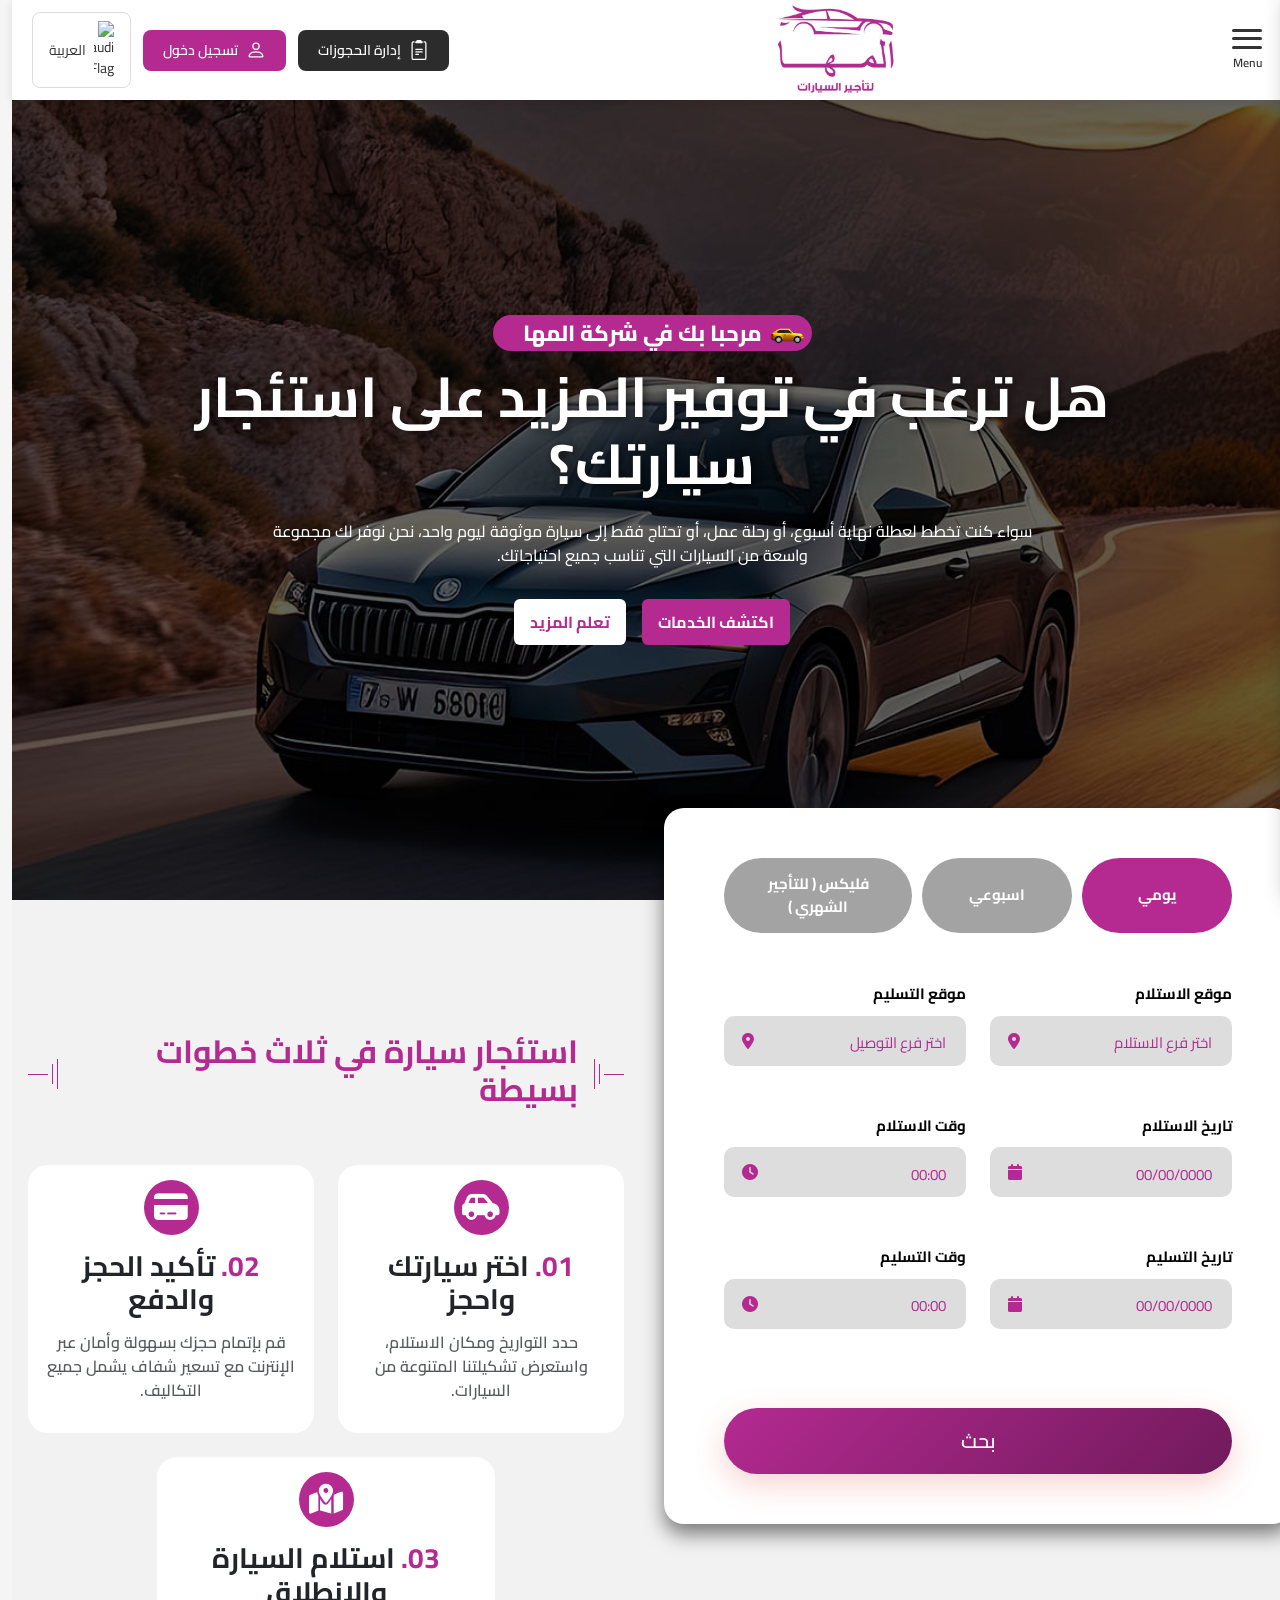
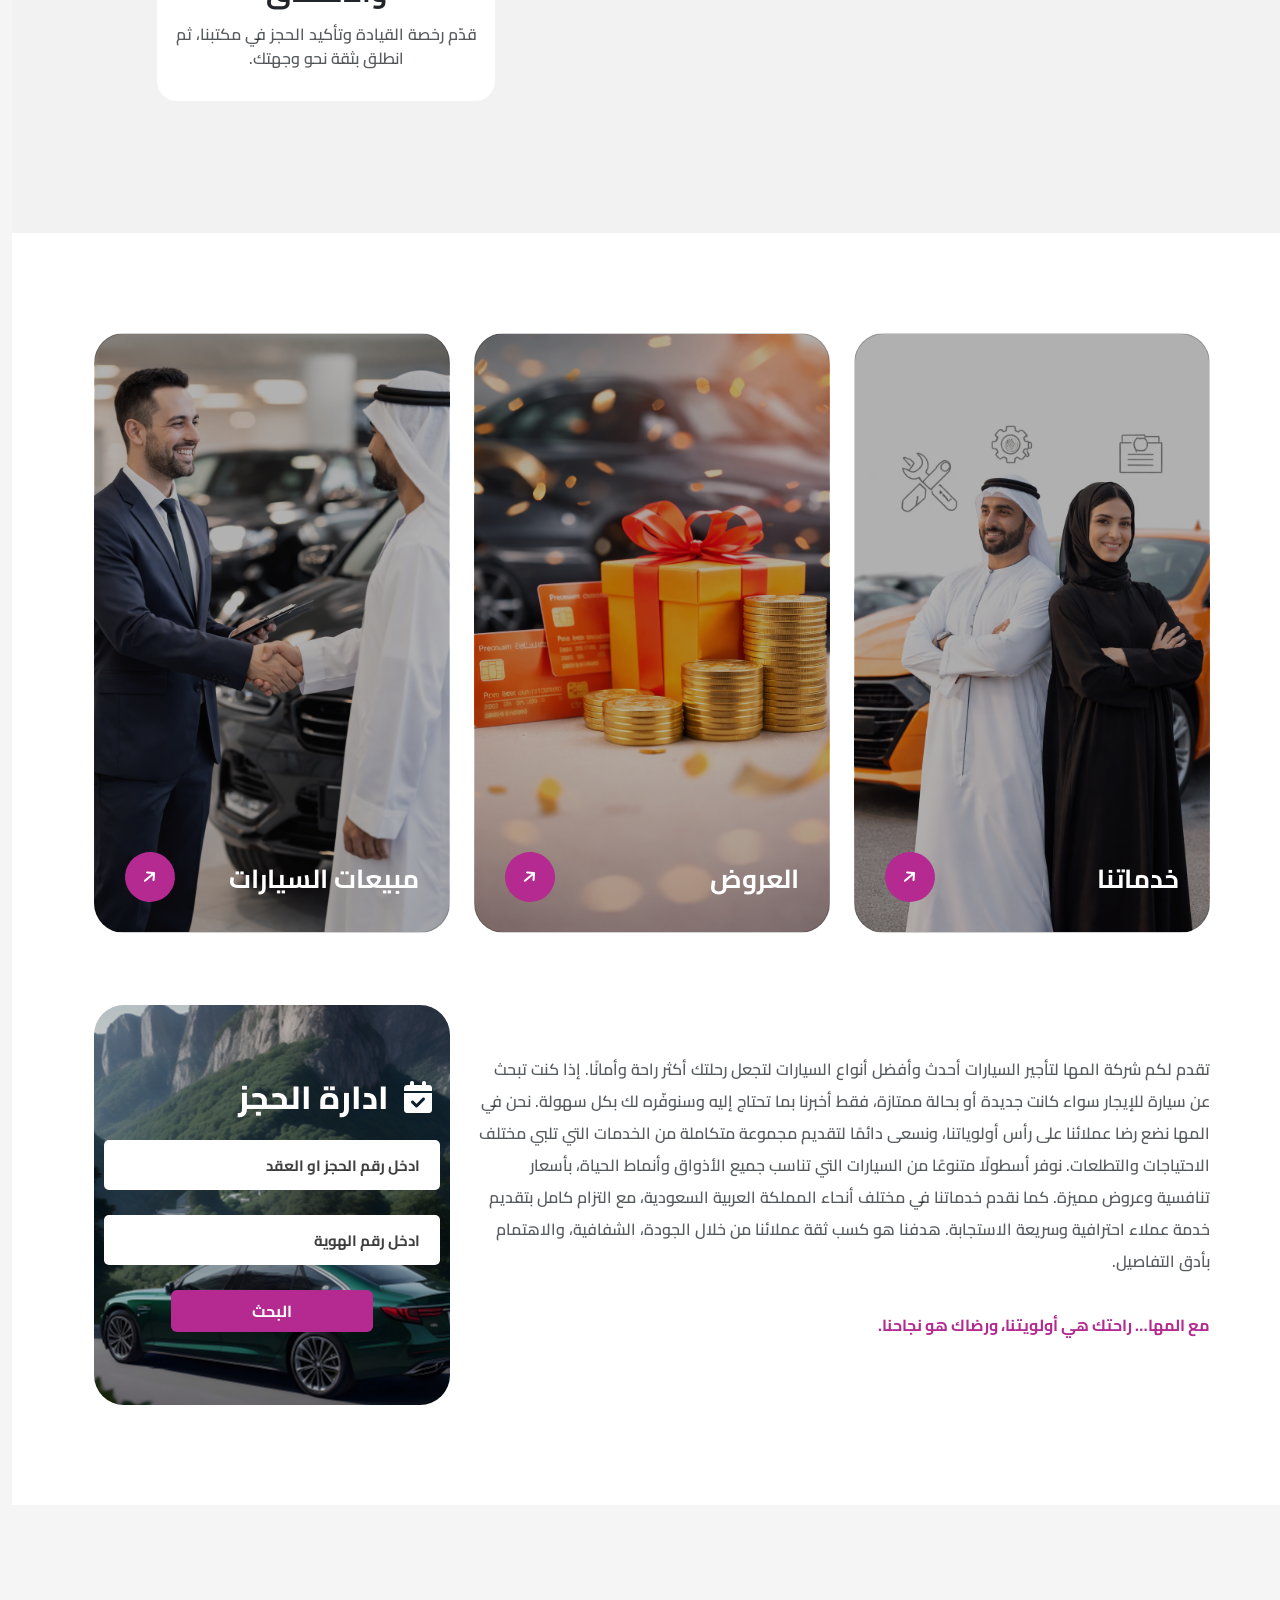
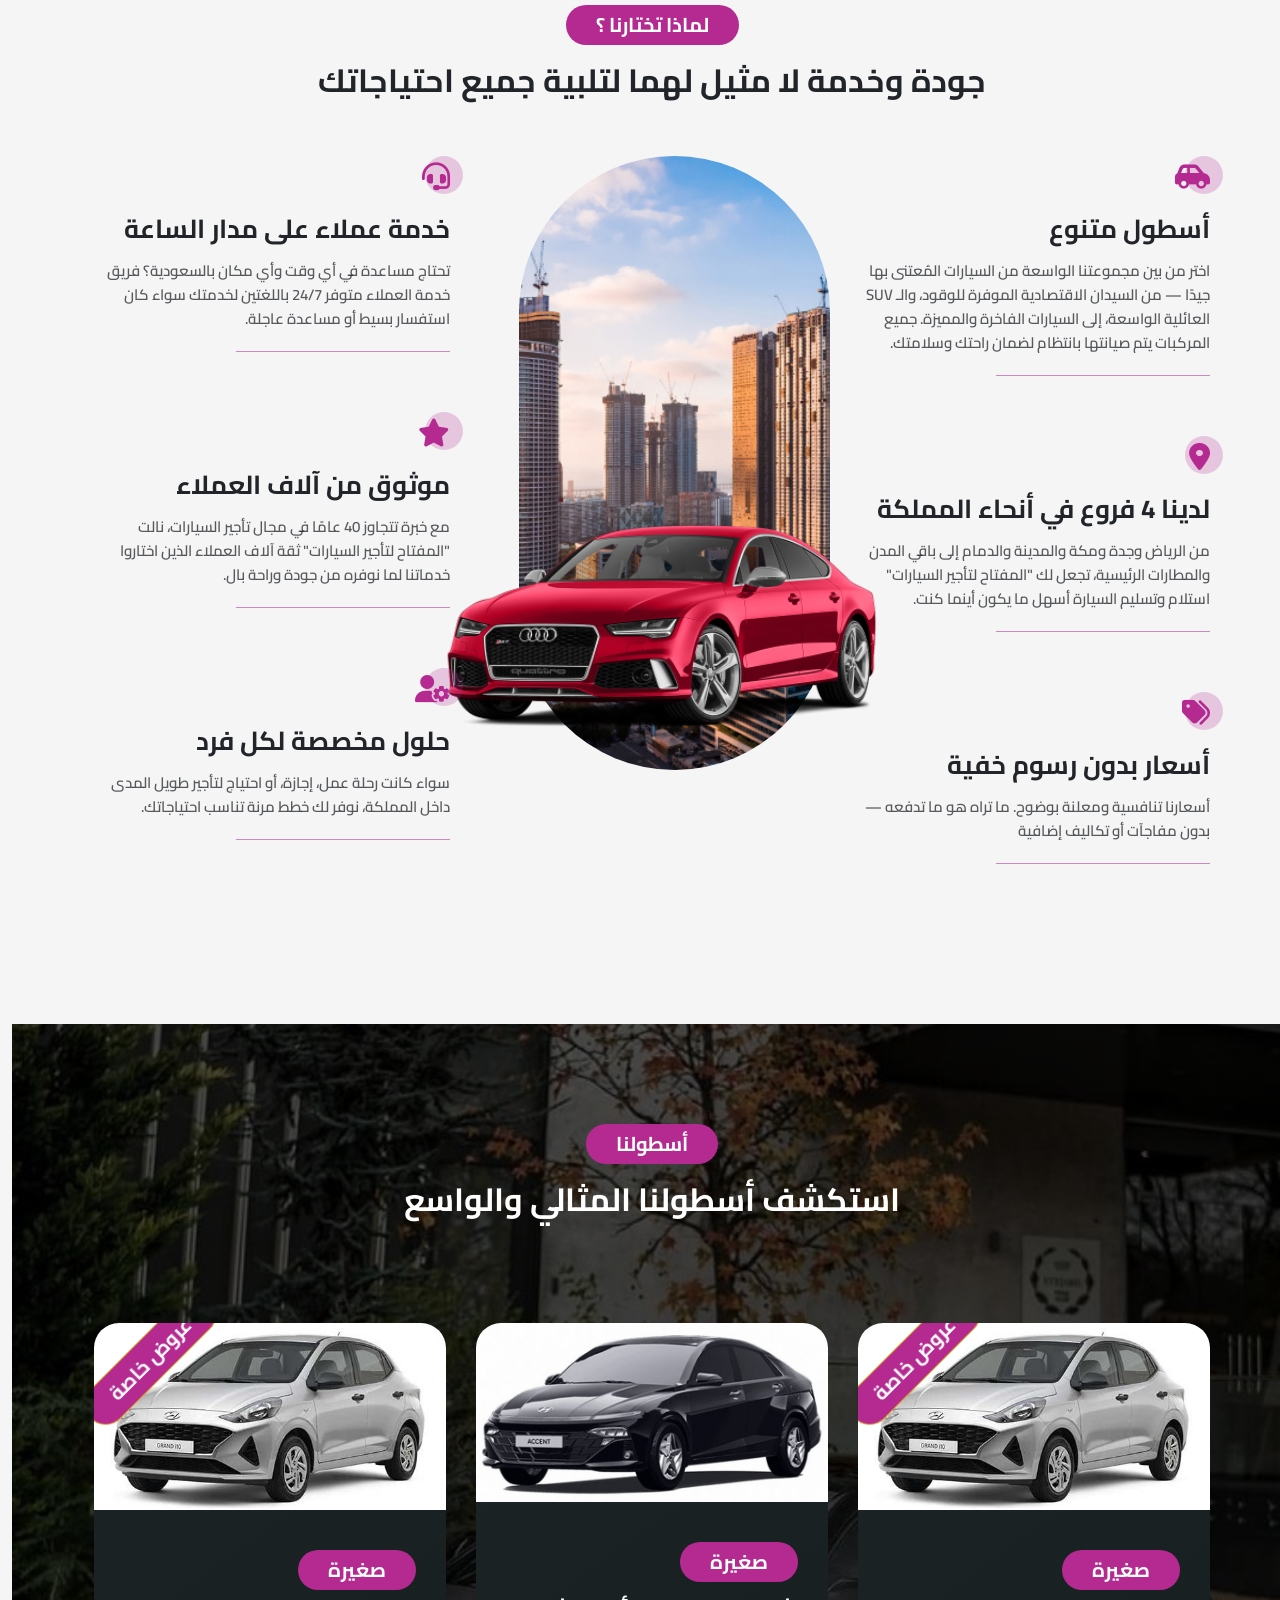
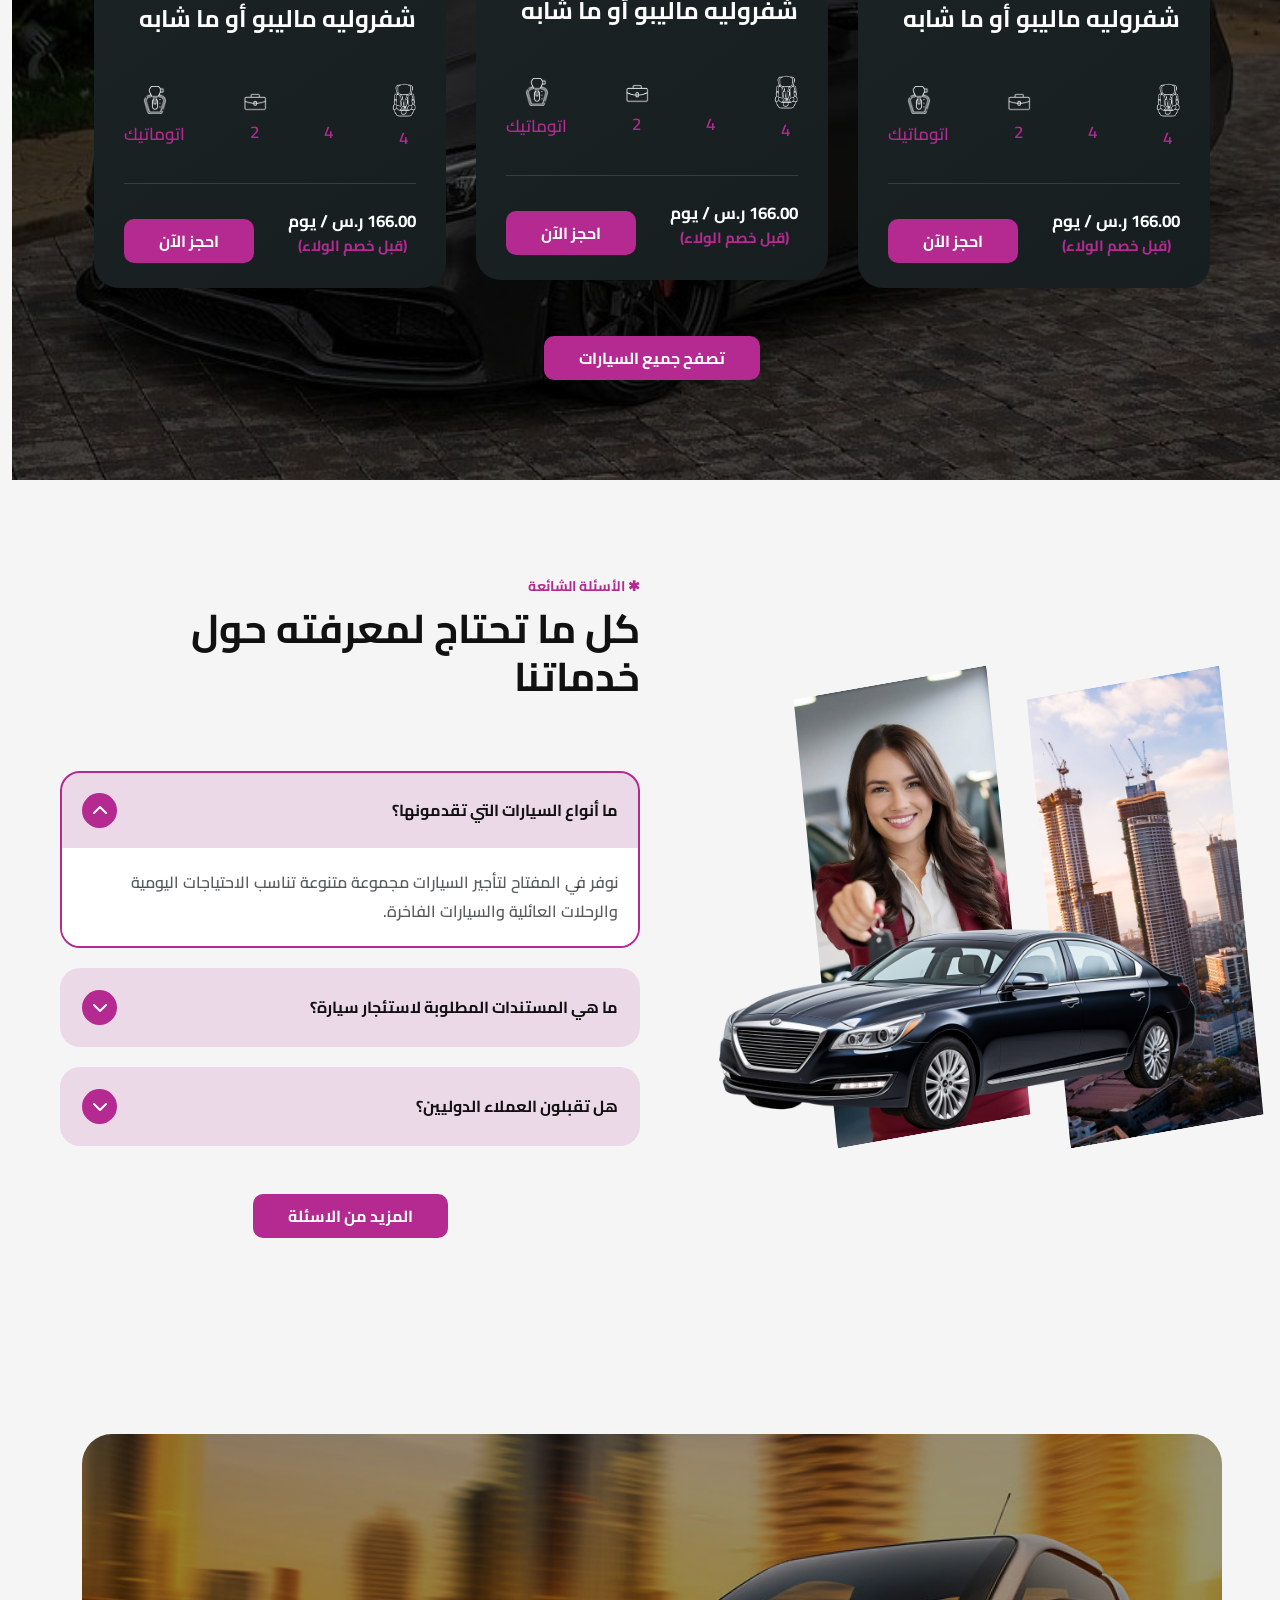
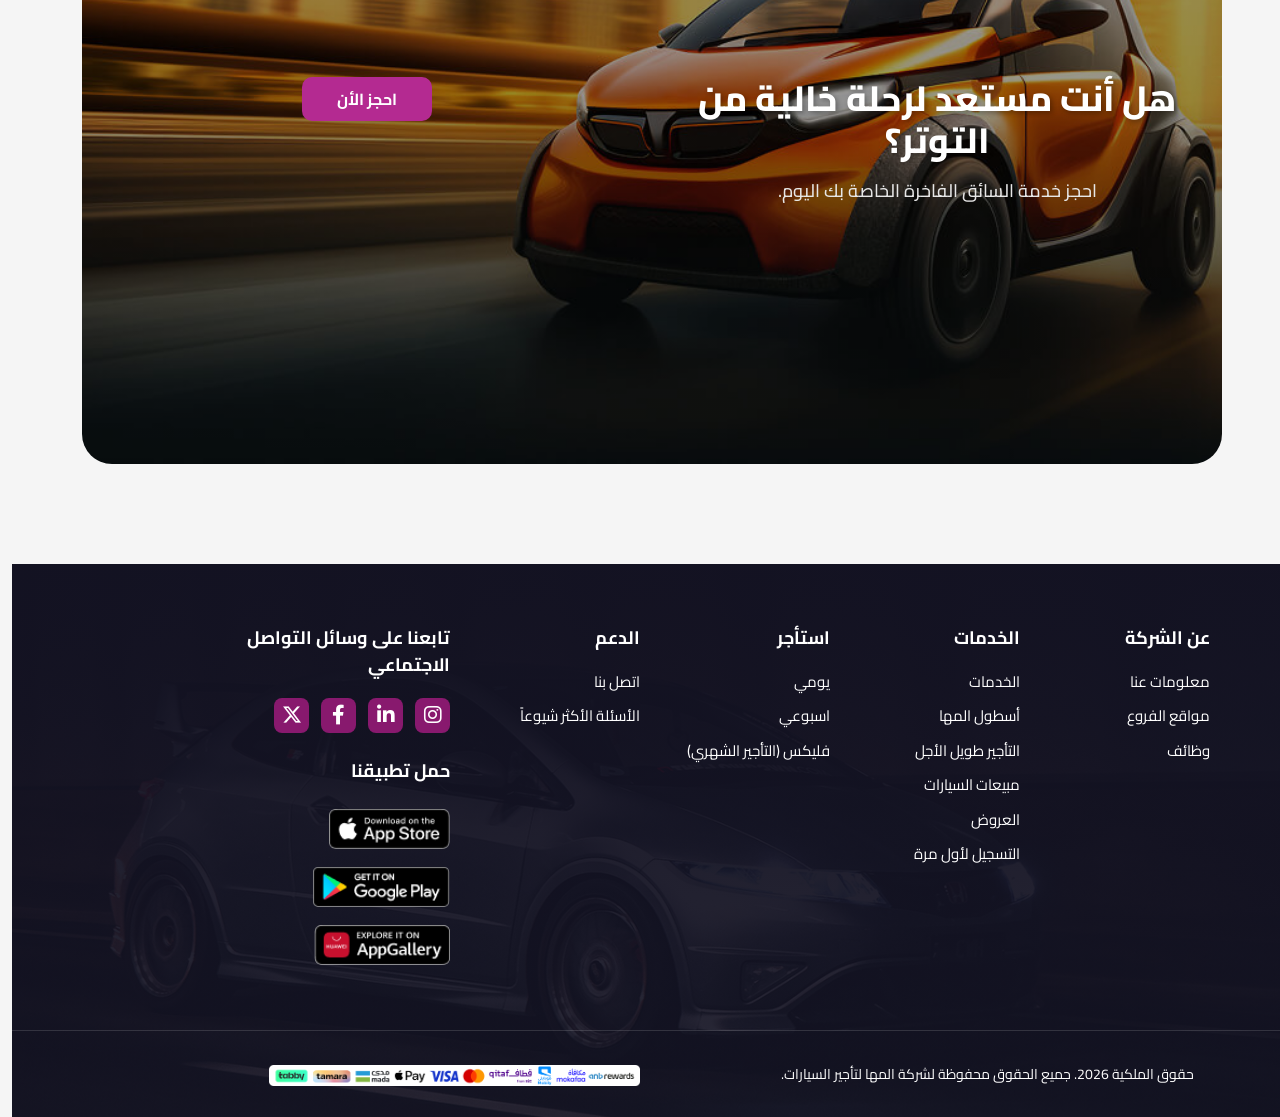
==== index.html @ 7f806b3a "first commit" ====
<!DOCTYPE html>
<html lang="ar" dir="rtl">

<head>
    <meta charset="UTF-8">
    <meta name="viewport" content="width=device-width, initial-scale=1.0">
    <title>Document</title>
    <link rel="stylesheet" href="css/all.min.css">
    <link rel="stylesheet" href="css/bootstrap.min.css">
    <link rel="stylesheet" href="https://cdn.jsdelivr.net/npm/swiper@11/swiper-bundle.min.css" />
    <link rel="stylesheet" href="https://cdn.jsdelivr.net/npm/flatpickr/dist/flatpickr.min.css">
    <link rel="stylesheet" href="css/main.css">
    <link rel="preconnect" href="https://fonts.googleapis.com">
    <link rel="preconnect" href="https://fonts.gstatic.com" crossorigin>
    <link href="https://fonts.googleapis.com/css2?family=Cairo:wght@200..1000&display=swap" rel="stylesheet">
</head>

<body>

    <header class="main-header">
        <div class="container-fluid">
            <div class="header-content">
                <div class="header-right">
                    <button class="menu-toggle" id="menuToggle">
                        <div class="hamburger">
                            <span></span>
                            <span></span>
                            <span></span>
                        </div>
                        <span class="menu-text">Menu</span>
                    </button>
                </div>
                <div class="header-center">
                    <div class="logo">
                        <img src="images/logo-1.jpg" class="img-fluid" alt="">
                    </div>
                </div>
                <div class="header-left pb-3 pb-lg-0">
                    <a class="btn-booking text-decoration-none" href="#manageReserve">
                        <svg xmlns="http://www.w3.org/2000/svg" width="20" height="20" fill="currentColor"
                            viewBox="0 0 16 16">
                            <path
                                d="M5.5 7a.5.5 0 0 0 0 1h5a.5.5 0 0 0 0-1h-5zM5 9.5a.5.5 0 0 1 .5-.5h5a.5.5 0 0 1 0 1h-5a.5.5 0 0 1-.5-.5zm0 2a.5.5 0 0 1 .5-.5h2a.5.5 0 0 1 0 1h-2a.5.5 0 0 1-.5-.5z" />
                            <path
                                d="M9.5 0a.5.5 0 0 1 .5.5.5.5 0 0 0 .5.5.5.5 0 0 1 .5.5V2a.5.5 0 0 1-.5.5h-5A.5.5 0 0 1 5 2v-.5a.5.5 0 0 1 .5-.5.5.5 0 0 0 .5-.5.5.5 0 0 1 .5-.5h3z" />
                            <path
                                d="M3 2.5a.5.5 0 0 1 .5-.5H4a.5.5 0 0 0 0-1h-.5A1.5 1.5 0 0 0 2 2.5v12A1.5 1.5 0 0 0 3.5 16h9a1.5 1.5 0 0 0 1.5-1.5v-12A1.5 1.5 0 0 0 12.5 1H12a.5.5 0 0 0 0 1h.5a.5.5 0 0 1 .5.5v12a.5.5 0 0 1-.5.5h-9a.5.5 0 0 1-.5-.5v-12z" />
                        </svg>
                        <span> إدارة الحجوزات</span>
                    </a>
                    <a class="btn-login text-decoration-none" href="login.html">
                        <svg xmlns="http://www.w3.org/2000/svg" width="20" height="20" fill="currentColor"
                            viewBox="0 0 16 16">
                            <path
                                d="M8 8a3 3 0 1 0 0-6 3 3 0 0 0 0 6zm2-3a2 2 0 1 1-4 0 2 2 0 0 1 4 0zm4 8c0 1-1 1-1 1H3s-1 0-1-1 1-4 6-4 6 3 6 4zm-1-.004c-.001-.246-.154-.986-.832-1.664C11.516 10.68 10.289 10 8 10c-2.29 0-3.516.68-4.168 1.332-.678.678-.83 1.418-.832 1.664h10z" />
                        </svg>
                        <span> تسجيل دخول</span>
                    </a>
                    <button class="btn-lang">
                        <img src="https://flagcdn.com/w40/sa.png" alt="Saudi Flag" width="20">
                        <span>العربية</span>
                    </button>
                </div>
            </div>
        </div>
    </header>
    <div class="sidebar-overlay" id="sidebarOverlay"></div>
    <div class="sidebar-menu" id="sidebarMenu">
        <button class="sidebar-close" id="sidebarClose">
            <svg xmlns="http://www.w3.org/2000/svg" width="30" height="30" fill="currentColor" viewBox="0 0 16 16">
                <path
                    d="M2.146 2.854a.5.5 0 1 1 .708-.708L8 7.293l5.146-5.147a.5.5 0 0 1 .708.708L8.707 8l5.147 5.146a.5.5 0 0 1-.708.708L8 8.707l-5.146 5.147a.5.5 0 0 1-.708-.708L7.293 8 2.146 2.854Z" />
            </svg>
        </button>

        <nav class="sidebar-nav">
            <a href="login.html" class="nav-item nav-item-orange">
                <svg xmlns="http://www.w3.org/2000/svg" width="24" height="24" fill="currentColor" viewBox="0 0 16 16">
                    <path
                        d="M8 8a3 3 0 1 0 0-6 3 3 0 0 0 0 6zm2-3a2 2 0 1 1-4 0 2 2 0 0 1 4 0zm4 8c0 1-1 1-1 1H3s-1 0-1-1 1-4 6-4 6 3 6 4zm-1-.004c-.001-.246-.154-.986-.832-1.664C11.516 10.68 10.289 10 8 10c-2.29 0-3.516.68-4.168 1.332-.678.678-.83 1.418-.832 1.664h10z" />
                </svg>
                <span>تسجيل دخول</span>
            </a>

            <a href="index.html" class="nav-item">
                <svg xmlns="http://www.w3.org/2000/svg" width="24" height="24" fill="currentColor" viewBox="0 0 16 16">
                    <path
                        d="M8.707 1.5a1 1 0 0 0-1.414 0L.646 8.146a.5.5 0 0 0 .708.708L2 8.207V13.5A1.5 1.5 0 0 0 3.5 15h9a1.5 1.5 0 0 0 1.5-1.5V8.207l.646.647a.5.5 0 0 0 .708-.708L13 5.793V2.5a.5.5 0 0 0-.5-.5h-1a.5.5 0 0 0-.5.5v1.293L8.707 1.5ZM13 7.207V13.5a.5.5 0 0 1-.5.5h-9a.5.5 0 0 1-.5-.5V7.207l5-5 5 5Z" />
                </svg>
                <span>الصفحة الرئيسية</span>
            </a>

            <a href="car-booking.html" class="nav-item">
                <svg xmlns="http://www.w3.org/2000/svg" width="24" height="24" fill="currentColor" viewBox="0 0 16 16">
                    <path
                        d="M0 3.5A.5.5 0 0 1 .5 3H1c.325 0 .617.097.85.268C2.08 3.097 2.372 3 2.697 3H15a1 1 0 0 1 1 1v7a1 1 0 0 1-1 1h-1.5c-.18 0-.356-.021-.518-.06l-1.96.392A.5.5 0 0 1 11 12h-.5a3.5 3.5 0 1 1-7 0H.5a.5.5 0 0 1-.5-.5v-8zm3 9a2.5 2.5 0 0 0 5 0H3z" />
                </svg>
                <span>إحجز السيارة</span>
            </a>

            <a href="car-selling.html" class="nav-item">
                <svg xmlns="http://www.w3.org/2000/svg" width="24" height="24" fill="currentColor" viewBox="0 0 16 16">
                    <path
                        d="M8 16a2 2 0 0 0 2-2H6a2 2 0 0 0 2 2zM8 1.918l-.797.161A4.002 4.002 0 0 0 4 6c0 .628-.134 2.197-.459 3.742-.16.767-.376 1.566-.663 2.258h10.244c-.287-.692-.502-1.49-.663-2.258C12.134 8.197 12 6.628 12 6a4.002 4.002 0 0 0-3.203-3.92L8 1.917zM14.22 12c.223.447.481.801.78 1H1c.299-.199.557-.553.78-1C2.68 10.2 3 6.88 3 6c0-2.42 1.72-4.44 4.005-4.901a1 1 0 1 1 1.99 0A5.002 5.002 0 0 1 13 6c0 .88.32 4.2 1.22 6z" />
                </svg>
                <span>مبيعات السيارة</span>
            </a>

            <a href="fleet.html" class="nav-item">
                <svg xmlns="http://www.w3.org/2000/svg" width="24" height="24" fill="currentColor" viewBox="0 0 16 16">
                    <path
                        d="M1 2.5A1.5 1.5 0 0 1 2.5 1h3A1.5 1.5 0 0 1 7 2.5v3A1.5 1.5 0 0 1 5.5 7h-3A1.5 1.5 0 0 1 1 5.5v-3zM2.5 2a.5.5 0 0 0-.5.5v3a.5.5 0 0 0 .5.5h3a.5.5 0 0 0 .5-.5v-3a.5.5 0 0 0-.5-.5h-3zm6.5.5A1.5 1.5 0 0 1 10.5 1h3A1.5 1.5 0 0 1 15 2.5v3A1.5 1.5 0 0 1 13.5 7h-3A1.5 1.5 0 0 1 9 5.5v-3zm1.5-.5a.5.5 0 0 0-.5.5v3a.5.5 0 0 0 .5.5h3a.5.5 0 0 0 .5-.5v-3a.5.5 0 0 0-.5-.5h-3zM1 10.5A1.5 1.5 0 0 1 2.5 9h3A1.5 1.5 0 0 1 7 10.5v3A1.5 1.5 0 0 1 5.5 15h-3A1.5 1.5 0 0 1 1 13.5v-3zm1.5-.5a.5.5 0 0 0-.5.5v3a.5.5 0 0 0 .5.5h3a.5.5 0 0 0 .5-.5v-3a.5.5 0 0 0-.5-.5h-3zm6.5.5A1.5 1.5 0 0 1 10.5 9h3a1.5 1.5 0 0 1 1.5 1.5v3a1.5 1.5 0 0 1-1.5 1.5h-3A1.5 1.5 0 0 1 9 13.5v-3zm1.5-.5a.5.5 0 0 0-.5.5v3a.5.5 0 0 0 .5.5h3a.5.5 0 0 0 .5-.5v-3a.5.5 0 0 0-.5-.5h-3z" />
                </svg>
                <span>أسطول المها</span>
            </a>

            <a href="our-locations.html" class="nav-item">
                <svg xmlns="http://www.w3.org/2000/svg" width="24" height="24" fill="currentColor" viewBox="0 0 16 16">
                    <path d="M8 16s6-5.686 6-10A6 6 0 0 0 2 6c0 4.314 6 10 6 10zm0-7a3 3 0 1 1 0-6 3 3 0 0 1 0 6z" />
                </svg>
                <span>مواقع الفروع</span>
            </a>

            <a href="services.html" class="nav-item">
                <svg xmlns="http://www.w3.org/2000/svg" width="24" height="24" fill="currentColor" viewBox="0 0 16 16">
                    <path
                        d="M8 4.754a3.246 3.246 0 1 0 0 6.492 3.246 3.246 0 0 0 0-6.492zM5.754 8a2.246 2.246 0 1 1 4.492 0 2.246 2.246 0 0 1-4.492 0z" />
                    <path
                        d="M9.796 1.343c-.527-1.79-3.065-1.79-3.592 0l-.094.319a.873.873 0 0 1-1.255.52l-.292-.16c-1.64-.892-3.433.902-2.54 2.541l.159.292a.873.873 0 0 1-.52 1.255l-.319.094c-1.79.527-1.79 3.065 0 3.592l.319.094a.873.873 0 0 1 .52 1.255l-.16.292c-.892 1.64.901 3.434 2.541 2.54l.292-.159a.873.873 0 0 1 1.255.52l.094.319c.527 1.79 3.065 1.79 3.592 0l.094-.319a.873.873 0 0 1 1.255-.52l.292.16c1.64.893 3.434-.902 2.54-2.541l-.159-.292a.873.873 0 0 1 .52-1.255l.319-.094c1.79-.527 1.79-3.065 0-3.592l-.319-.094a.873.873 0 0 1-.52-1.255l.16-.292c.893-1.64-.902-3.433-2.541-2.54l-.292.159a.873.873 0 0 1-1.255-.52l-.094-.319z" />
                </svg>
                <span>الخدمات</span>
            </a>

            <a href="offers.html" class="nav-item">
                <svg xmlns="http://www.w3.org/2000/svg" width="24" height="24" fill="currentColor" viewBox="0 0 16 16">
                    <path
                        d="M14 3a1 1 0 0 1 1 1v8a1 1 0 0 1-1 1H2a1 1 0 0 1-1-1V4a1 1 0 0 1 1-1h12zM2 2a2 2 0 0 0-2 2v8a2 2 0 0 0 2 2h12a2 2 0 0 0 2-2V4a2 2 0 0 0-2-2H2z" />
                    <path
                        d="M5.5 7a1.5 1.5 0 1 0 0-3 1.5 1.5 0 0 0 0 3zm0-2a.5.5 0 1 1 0 1 .5.5 0 0 1 0-1zM1.5 2A1.5 1.5 0 0 0 0 3.5v9A1.5 1.5 0 0 0 1.5 14h13a1.5 1.5 0 0 0 1.5-1.5v-9A1.5 1.5 0 0 0 14.5 2h-13zm13 1a.5.5 0 0 1 .5.5v9a.5.5 0 0 1-.5.5h-13a.5.5 0 0 1-.5-.5v-9a.5.5 0 0 1 .5-.5h13z" />
                </svg>
                <span>العروض</span>
            </a>

            <a href="jobs.html" class="nav-item">
                <svg xmlns="http://www.w3.org/2000/svg" width="24" height="24" fill="currentColor" viewBox="0 0 16 16">
                    <path d="M7 14s-1 0-1-1 1-4 5-4 5 3 5 4-1 1-1 1H7zm4-6a3 3 0 1 0 0-6 3 3 0 0 0 0 6z" />
                    <path fill-rule="evenodd"
                        d="M5.216 14A2.238 2.238 0 0 1 5 13c0-1.355.68-2.75 1.936-3.72A6.325 6.325 0 0 0 5 9c-4 0-5 3-5 4s1 1 1 1h4.216z" />
                    <path d="M4.5 8a2.5 2.5 0 1 0 0-5 2.5 2.5 0 0 0 0 5z" />
                </svg>
                <span>وظائف</span>
            </a>

            <a href="about-us.html" class="nav-item">
                <svg xmlns="http://www.w3.org/2000/svg" width="24" height="24" fill="currentColor" viewBox="0 0 16 16">
                    <path d="M8 15A7 7 0 1 1 8 1a7 7 0 0 1 0 14zm0 1A8 8 0 1 0 8 0a8 8 0 0 0 0 16z" />
                    <path
                        d="m8.93 6.588-2.29.287-.082.38.45.083c.294.07.352.176.288.469l-.738 3.468c-.194.897.105 1.319.808 1.319.545 0 1.178-.252 1.465-.598l.088-.416c-.2.176-.492.246-.686.246-.275 0-.375-.193-.304-.533L8.93 6.588zM9 4.5a1 1 0 1 1-2 0 1 1 0 0 1 2 0z" />
                </svg>
                <span>معلومات عنا</span>
            </a>

            <a href="contact-us.html" class="nav-item">
                <svg xmlns="http://www.w3.org/2000/svg" width="24" height="24" fill="currentColor" viewBox="0 0 16 16">
                    <path
                        d="M3.654 1.328a.678.678 0 0 0-1.015-.063L1.605 2.3c-.483.484-.661 1.169-.45 1.77a17.568 17.568 0 0 0 4.168 6.608 17.569 17.569 0 0 0 6.608 4.168c.601.211 1.286.033 1.77-.45l1.034-1.034a.678.678 0 0 0-.063-1.015l-2.307-1.794a.678.678 0 0 0-.58-.122l-2.19.547a1.745 1.745 0 0 1-1.657-.459L5.482 8.062a1.745 1.745 0 0 1-.46-1.657l.548-2.19a.678.678 0 0 0-.122-.58L3.654 1.328zM1.884.511a1.745 1.745 0 0 1 2.612.163L6.29 2.98c.329.423.445.974.315 1.494l-.547 2.19a.678.678 0 0 0 .178.643l2.457 2.457a.678.678 0 0 0 .644.178l2.189-.547a1.745 1.745 0 0 1 1.494.315l2.306 1.794c.829.645.905 1.87.163 2.611l-1.034 1.034c-.74.74-1.846 1.065-2.877.702a18.634 18.634 0 0 1-7.01-4.42 18.634 18.634 0 0 1-4.42-7.009c-.362-1.03-.037-2.137.703-2.877L1.885.511z" />
                </svg>
                <span>إتصل بنا</span>
            </a>

            <a href="faq.html" class="nav-item">
                <svg xmlns="http://www.w3.org/2000/svg" width="24" height="24" fill="currentColor" viewBox="0 0 16 16">
                    <path
                        d="M5.255 5.786a.237.237 0 0 0 .241.247h.825c.138 0 .248-.113.266-.25.09-.656.54-1.134 1.342-1.134.686 0 1.314.343 1.314 1.168 0 .635-.374.927-.965 1.371-.673.489-1.206 1.06-1.168 1.987l.003.217a.25.25 0 0 0 .25.246h.811a.25.25 0 0 0 .25-.25v-.105c0-.718.273-.927 1.01-1.486.609-.463 1.244-.977 1.244-2.056 0-1.511-1.276-2.241-2.673-2.241-1.267 0-2.655.59-2.75 2.286zm1.557 5.763c0 .533.425.927 1.01.927.609 0 1.028-.394 1.028-.927 0-.552-.42-.94-1.029-.94-.584 0-1.009.388-1.009.94z" />
                </svg>
                <span>الأسئلة الأكثر شيوعاً</span>
            </a>
        </nav>
    </div>
    <header class="hero-header">
        <div class="swiper headerSwiper">
            <div class="swiper-wrapper">
                <div class="swiper-slide">
                    <div class="slide-bg" style="background-image: url('images/header-1.jpg');"></div>
                    <div class="container h-100 d-flex align-items-center justify-content-center">
                        <div class="hero-content text-white">
                            <h3 class="heading-title">
                                مرحبا بك في شركة المها
                            </h3>
                            <h1 class="display-4 fw-bolder">هل ترغب في توفير المزيد على استئجار سيارتك؟</h1>
                            <p class="mx-auto">سواء كنت تخطط لعطلة نهاية أسبوع، أو رحلة عمل، أو تحتاج فقط إلى سيارة
                                موثوقة ليوم واحد، نحن نوفر لك مجموعة واسعة من السيارات التي تناسب جميع احتياجاتك.</p>
                            <div class="d-flex flex-wrap gap-3 justify-content-center align-items-center">
                                <a href="services.html" class="btn btn-main mt-3">اكتشف الخدمات</a>
                                <a href="about-us.html" class="btn btn-second mt-3">تعلم المزيد</a>
                            </div>
                        </div>
                    </div>
                </div>
                <div class="swiper-slide">
                    <div class="slide-bg" style="background-image: url('images/header-2.jpg');"></div>
                    <div class="container h-100 d-flex align-items-center justify-content-center">
                        <div class="hero-content text-white">
                            <h3 class="heading-title">
                                أسطول متنوع وحديث
                            </h3>
                            <h1 class="display-4 fw-bolder">
                                اختر السيارة المناسبة لرحلتك بكل سهولة
                            </h1>
                            <p class="mx-auto">
                                نقدم لك مجموعة متنوعة من السيارات الاقتصادية والفاخرة والعائلية
                                لتناسب جميع احتياجاتك سواء داخل المدينة أو للسفر لمسافات طويلة.
                            </p>
                            <div class="d-flex flex-wrap gap-3 justify-content-center align-items-center">
                                <a href="fleet.html" class="btn btn-main mt-3">عرض السيارات</a>
                                <a href="car-booking.html" class="btn btn-second mt-3">احجز الآن</a>
                            </div>
                        </div>
                    </div>
                </div>
                <div class="swiper-slide">
                    <div class="slide-bg" style="background-image: url('images/header-3.jpg');"></div>
                    <div class="container h-100 d-flex align-items-center justify-content-center">
                        <div class="hero-content text-white">
                            <h3 class="heading-title">
                                أفضل الأسعار والعروض
                            </h3>
                            <h1 class="display-4 fw-bolder">
                                استمتع بعروض حصرية وخصومات مميزة
                            </h1>
                            <p class="mx-auto">
                                احصل على أفضل قيمة مقابل المال مع عروضنا الخاصة
                                وخدمة عملاء متاحة على مدار الساعة لضمان راحتك الكاملة.
                            </p>
                            <div class="d-flex flex-wrap gap-3 justify-content-center align-items-center">
                                <a href="offers.html" class="btn btn-main mt-3">اطلع على العروض</a>
                                <a href="contact-us.html" class="btn btn-second mt-3">تواصل معنا</a>
                            </div>
                        </div>
                    </div>
                </div>

            </div>
        </div>
    </header>
    <section class="booking">
        <div class="booking-container py-3">
            <div class="container-fluid p-0">
                <div class="row g-4 p-0">
                    <div class="col-lg-6 justify-content-start">
                        <div class="booking-content">
                            <div class="tab-buttons">
                                <button class="tab-btn active" data-tab="daily">يومي</button>
                                <button class="tab-btn" data-tab="weekly">اسبوعي</button>
                                <button class="tab-btn" data-tab="monthly">فليكس ( للتأجير الشهري )</button>
                            </div>
                            <form class="booking-form">
                                <div class="row g-4 daily-reserve">
                                    <div class="col-md-6">
                                        <div class="form-group">
                                            <label>موقع الاستلام</label>
                                            <div class="input-wrapper location-wrapper">
                                                <i class="fas fa-map-marker-alt"></i>
                                                <input type="text" class="form-control location-input"
                                                    id="pickupLocation" placeholder="اختر فرع الاستلام">
                                                <div class="mega-location-dropdown">
                                                    <div class="mega-container">
                                                        <div class="mega-categories">
                                                            <div class="mega-category active" data-type="airports">
                                                                المطارات
                                                            </div>
                                                            <div class="mega-category" data-type="branches">جميع الفروع
                                                            </div>
                                                        </div>
                                                        <div class="mega-branches">
                                                            <div class="mega-branch-item" data-name="مطار أبها"
                                                                data-hours="24 ساعة"
                                                                data-location="مطار أبها - صالة الوصول">
                                                                مطار أبها
                                                            </div>

                                                            <div class="mega-branch-item" data-name="مطار الأحساء"
                                                                data-hours="6 ص - 12 م"
                                                                data-location="مطار الأحساء - البوابة الرئيسية">
                                                                مطار الأحساء
                                                            </div>

                                                            <div class="mega-branch-item" data-name="الفرع الرئيسي"
                                                                data-hours="8 ص - 11 م" data-location="شارع الملك فهد">
                                                                الفرع الرئيسي
                                                            </div>

                                                        </div>
                                                        <div class="mega-info">
                                                            <h6>توقيت الفرع</h6>
                                                            <p id="branchHours">اختر فرع لعرض التفاصيل</p>

                                                            <h6>موقع الفرع</h6>
                                                            <p id="branchLocation">---</p>
                                                        </div>
                                                    </div>
                                                </div>
                                            </div>
                                        </div>
                                    </div>
                                    <div class="col-md-6">
                                        <div class="form-group drop-off-group">
                                            <label>موقع التسليم</label>
                                            <div class="input-wrapper location-wrapper">
                                                <i class="fas fa-map-marker-alt"></i>
                                                <input type="text" class="form-control location-input"
                                                    id="dropoffLocation" placeholder="اختر فرع التوصيل">
                                                <div class="mega-location-dropdown">
                                                    <div class="mega-container">
                                                        <div class="mega-categories">
                                                            <div class="mega-category active" data-type="airports">
                                                                المطارات
                                                            </div>
                                                            <div class="mega-category" data-type="branches">جميع الفروع
                                                            </div>
                                                        </div>
                                                        <div class="mega-branches">
                                                            <div class="mega-branch-item" data-name="مطار أبها"
                                                                data-hours="24 ساعة"
                                                                data-location="مطار أبها - صالة الوصول">
                                                                مطار أبها
                                                            </div>

                                                            <div class="mega-branch-item" data-name="مطار الأحساء"
                                                                data-hours="6 ص - 12 م"
                                                                data-location="مطار الأحساء - البوابة الرئيسية">
                                                                مطار الأحساء
                                                            </div>

                                                            <div class="mega-branch-item" data-name="الفرع الرئيسي"
                                                                data-hours="8 ص - 11 م" data-location="شارع الملك فهد">
                                                                الفرع الرئيسي
                                                            </div>

                                                        </div>
                                                        <div class="mega-info">
                                                            <h6>توقيت الفرع</h6>
                                                            <p id="branchHours">اختر فرع لعرض التفاصيل</p>

                                                            <h6>موقع الفرع</h6>
                                                            <p id="branchLocation">---</p>
                                                        </div>
                                                    </div>
                                                </div>
                                            </div>
                                        </div>
                                    </div>
                                    <div class="col-md-6">
                                        <div class="form-group">
                                            <label>تاريخ الاستلام</label>
                                            <div class="input-wrapper">
                                                <i class="fas fa-calendar"></i>
                                                <input type="text" class="form-control date-picker" id="pickup-date"
                                                    placeholder="00/00/0000">
                                            </div>
                                        </div>
                                    </div>
                                    <div class="col-md-6">
                                        <div class="form-group">
                                            <label>وقت الاستلام</label>
                                            <div class="input-wrapper">
                                                <i class="fas fa-clock"></i>
                                                <input type="text" class="form-control" placeholder="00:00">
                                            </div>
                                        </div>
                                    </div>
                                    <div class="col-md-6">
                                        <div class="form-group">
                                            <label>تاريخ التسليم</label>
                                            <div class="input-wrapper">
                                                <i class="fas fa-calendar"></i>
                                                <input type="text" class="form-control date-picker" id="return-date"
                                                    placeholder="00/00/0000">
                                            </div>
                                        </div>
                                    </div>
                                    <div class="col-md-6">
                                        <div class="form-group duration-group">
                                            <label>وقت التسليم</label>
                                            <div class="input-wrapper">
                                                <i class="fas fa-clock"></i>
                                                <input type="text" class="form-control" placeholder="00:00">
                                            </div>
                                        </div>
                                    </div>
                                    <div class="col-md-6">
                                        <div class="form-group month-reserve" style="display: none;">
                                            <label>المده</label>
                                            <div class="input-wrapper">
                                                <i class="fas fa-clock"></i>
                                                <input type="text" class="form-control" placeholder="شهر مايو">
                                            </div>
                                        </div>
                                    </div>
                                </div>
                                <a href="#" type="submit" class="btn-next text-decoration-none text-center">بحث</a>
                            </form>
                        </div>
                    </div>
                    <div class="col-lg-6">
                        <div class="row g-4 p-3 justify-content-center">
                            <div class="d-flex gap-3 align-items-center mb-4 justify-content-center">
                                <div class="d-flex align-items-center justify-content-center gap-1 ">
                                    <span class="block w-20 h-px bg-primary"></span>
                                    <span class="block h-20 w-px bg-primary"></span>
                                    <span class="block h-30 w-px bg-primary"></span>
                                </div>
                                <h2>استئجار سيارة في ثلاث خطوات بسيطة</h2>
                                <div class="d-flex gap-2 align-items-center">
                                    <div class="d-flex align-items-center justify-content-center gap-1 ">
                                        <span class="block h-30 w-px bg-primary"></span>
                                        <span class="block h-20 w-px bg-primary"></span>
                                        <span class="block w-20 h-px bg-primary"></span>
                                    </div>
                                </div>
                            </div>
                            <div class="col-lg-6">
                                <div class="book-card">
                                    <div class="icon">
                                        <i class="fa-solid fa-car-side"></i>
                                    </div>
                                    <h3> <span class="text-purple">01.</span> اختر سيارتك واحجز</h3>
                                    <p class="text-muted fw-semibold">حدد التواريخ ومكان الاستلام، واستعرض تشكيلتنا
                                        المتنوعة من السيارات.</p>
                                </div>
                            </div>
                            <div class="col-lg-6">
                                <div class="book-card">
                                    <div class="icon">
                                        <i class="fa-solid fa-credit-card"></i>
                                    </div>
                                    <h3><span class="text-purple">02.</span> تأكيد الحجز والدفع</h3>
                                    <p class="text-muted fw-semibold">قم بإتمام حجزك بسهولة وأمان عبر الإنترنت مع تسعير
                                        شفاف يشمل جميع التكاليف.</p>
                                </div>
                            </div>
                            <div class="col-lg-7">
                                <div class="book-card">
                                    <div class="icon">
                                        <i class="fa-solid fa-map-location-dot"></i>
                                    </div>
                                    <h3> <span class="text-purple">03.</span> استلام السيارة والانطلاق</h3>
                                    <p class="text-muted fw-semibold">قدّم رخصة القيادة وتأكيد الحجز في مكتبنا، ثم انطلق
                                        بثقة نحو وجهتك.</p>
                                </div>
                            </div>
                        </div>
                    </div>
                </div>
            </div>
        </div>
    </section>
    <section class="cards bg-white">
        <div class="container">
            <div class="row g-4">
                <div class="col-lg-4">
                    <a href="services.html" class="card card-1 text-decoration-none">
                        <h2>خدماتنا</h2>
                        <div class="icon">
                            <i class="fas fa-arrow-right"></i>
                        </div>
                    </a>
                </div>
                <div class="col-lg-4">
                    <a href="offers.html" class="card card-2 text-decoration-none">
                        <h2>العروض</h2>
                        <div class="icon">
                            <i class="fas fa-arrow-right"></i>
                        </div>
                    </a>
                </div>
                <div class="col-lg-4">
                    <a href="car-selling.html" class="card card-3 text-decoration-none">
                        <h2> مبيعات السيارات</h2>
                        <div class="icon">
                            <i class="fas fa-arrow-right"></i>
                        </div>
                    </a>
                </div>
            </div>
            <div class="row g-4 mt-5 align-items-center" id="manageReserve">
                <div class="col-lg-8">
                    <div class="content">
                        <p class="text-muted fw-semibold lh-lg">
                            تقدم لكم شركة المها لتأجير السيارات أحدث وأفضل أنواع السيارات لتجعل رحلتك أكثر راحة وأمانًا.
                            إذا كنت تبحث عن سيارة للإيجار سواء كانت جديدة أو بحالة ممتازة، فقط أخبرنا بما تحتاج إليه
                            وسنوفّره لك بكل سهولة.

                            نحن في المها نضع رضا عملائنا على رأس أولوياتنا، ونسعى دائمًا لتقديم مجموعة متكاملة من
                            الخدمات التي تلبي مختلف الاحتياجات والتطلعات. نوفر أسطولًا متنوعًا من السيارات التي تناسب
                            جميع الأذواق وأنماط الحياة، بأسعار تنافسية وعروض مميزة.

                            كما نقدم خدماتنا في مختلف أنحاء المملكة العربية السعودية، مع التزام كامل بتقديم خدمة عملاء
                            احترافية وسريعة الاستجابة. هدفنا هو كسب ثقة عملائنا من خلال الجودة، الشفافية، والاهتمام بأدق
                            التفاصيل.
                            <br>
                            <br>
                            <span class="text-purple fw-bold"> مع المها… راحتك هي أولويتنا، ورضاك هو نجاحنا.</span>
                        </p>
                    </div>
                </div>
                <div class="col-lg-4">
                    <div class="reserve-form">
                        <form action="">
                            <h2 class="mb-4 text-white">
                                <i class="fa-solid fa-calendar-check mx-2"></i>
                                <span class="">ادارة الحجز</span>
                            </h2>
                            <div class="form-group">
                                <input class="form-control" type="number" placeholder="ادخل رقم الحجز او العقد"
                                    required>
                            </div>
                            <div class="form-group">
                                <input class="form-control" type="number" placeholder="ادخل رقم الهوية" required>
                            </div>
                            <div class="d-flex justify-content-center">
                                <button class="btn btn-submit">
                                    البحث
                                </button>
                            </div>
                        </form>
                    </div>
                </div>
            </div>
        </div>
    </section>
    <section class="feature-section">
        <div class="container">
            <div class="heading text-center d-flex flex-column gap-3 mb-5 justify-content-center align-items-center">
                <span> لماذا تختارنا ؟</span>
                <h2 class="text-center">
                    جودة وخدمة لا مثيل لهما لتلبية جميع احتياجاتك
                </h2>
            </div>
            <div class="row g-4">
                <div class="col-lg-4">
                    <div class="feature-box">
                        <div class="icon">
                            <i class="fa-solid fa-car-side"></i>
                        </div>
                        <h5>أسطول متنوع</h5>
                        <p class="text-muted">اختر من بين مجموعتنا الواسعة من السيارات المُعتنى بها جيدًا — من السيدان
                            الاقتصادية الموفرة للوقود، والـ SUV العائلية الواسعة، إلى السيارات الفاخرة والمميزة. جميع
                            المركبات يتم صيانتها بانتظام لضمان راحتك وسلامتك.</p>
                    </div>

                    <div class="feature-box">
                        <div class="icon">
                            <i class="fa-solid fa-location-dot"></i>
                        </div>
                        <h5> لدينا 4 فروع في أنحاء المملكة</h5>
                        <p class="text-muted">من الرياض وجدة ومكة والمدينة والدمام إلى باقي المدن والمطارات الرئيسية،
                            تجعل لك "المفتاح لتأجير السيارات" استلام وتسليم السيارة أسهل ما يكون أينما كنت.</p>
                    </div>
                    <div class="feature-box">
                        <div class="icon">
                            <i class="fa-solid fa-tags"></i>
                        </div>
                        <h5>أسعار بدون رسوم خفية</h5>
                        <p class="text-muted">أسعارنا تنافسية ومعلنة بوضوح. ما تراه هو ما تدفعه — بدون مفاجآت أو تكاليف
                            إضافية</p>
                    </div>

                </div>
                <div class="col-lg-4 text-center">
                    <div class="circle-wrapper">
                        <div class="circle-bg">
                            <img src="images/why-choose-img.jpg" alt="">
                        </div>
                        <div class="">
                            <img class="car-img" src="images/why-choose-car-img.png" alt="">
                        </div>
                    </div>
                </div>
                <div class="col-lg-4">
                    <div class="feature-box">
                        <div class="icon">
                            <i class="fa-solid fa-headset"></i>
                        </div>
                        <h5>خدمة عملاء على مدار الساعة</h5>
                        <p class="text-muted">تحتاج مساعدة في أي وقت وأي مكان بالسعودية؟ فريق خدمة العملاء متوفر 24/7
                            باللغتين لخدمتك سواء كان استفسار بسيط أو مساعدة عاجلة.</p>
                    </div>
                    <div class="feature-box">
                        <div class="icon">
                            <i class="fa-solid fa-star"></i>
                        </div>
                        <h5>موثوق من آلاف العملاء</h5>
                        <p class="text-muted">مع خبرة تتجاوز 40 عامًا في مجال تأجير السيارات، نالت "المفتاح لتأجير
                            السيارات" ثقة آلاف العملاء الذين اختاروا خدماتنا لما نوفره من جودة وراحة بال.</p>
                    </div>
                    <div class="feature-box">
                        <div class="icon">
                            <i class="fa-solid fa-user-gear"></i>
                        </div>
                        <h5>حلول مخصصة لكل فرد</h5>
                        <p class="text-muted">سواء كانت رحلة عمل، إجازة، أو احتياج لتأجير طويل المدى داخل المملكة، نوفر
                            لك خطط مرنة تناسب احتياجاتك.</p>
                    </div>

                </div>
            </div>
        </div>
    </section>
    <section class="offers-section">
        <div class="container">
            <div class="heading text-center d-flex flex-column gap-3 mb-5 justify-content-center align-items-center">
                <span>أسطولنا</span>
                <h2 class="text-center text-white">
                    استكشف أسطولنا المثالي والواسع
                </h2>
            </div>
            <div class="swiper fleetSwiper py-5">
                <div class="swiper-wrapper">
                    <div class="swiper-slide">
                        <div class="nova-card">
                            <span class="badge-offer">عروض خاصة</span>
                            <div class="nova-img">
                                <img src="images/car-1.jpg" alt="car">
                            </div>
                            <div class="nova-content">

                                <span class="nova-badge">صغيرة</span>

                                <h5 class="nova-title mb-5">شفروليه ماليبو أو ما شابه</h5>

                                <div
                                    class="features d-flex justify-content-between align-items-center text-center my-3">
                                    <div>
                                        <img src="images/icon-1.png" alt="">
                                        <p class="mt-2 text-purple">4</p>
                                    </div>
                                    <div>
                                        <img src="https://demo.awaikenthemes.com/novaride/dark/wp-content/uploads/2024/09/icon-door-1.svg"
                                            alt="">
                                        <p class="mt-2 text-purple">4</p>
                                    </div>
                                    <div>
                                        <img src="images/icon-2.png" alt="">
                                        <p class="mt-2 text-purple">2</p>
                                    </div>
                                    <div>
                                        <img src="images/icon-3.png" alt="">
                                        <p class="mt-2 text-purple">اتوماتيك</p>
                                    </div>
                                </div>
                                <div class="nova-footer">
                                    <p class="price text-center">
                                        166.00 ر.س / يوم
                                        <small class="text-purple d-block">(قبل خصم الولاء)</small>
                                    </p>


                                    <div class="text-center">
                                        <button class="btn book-btn">احجز الآن</button>
                                    </div>
                                </div>

                            </div>

                        </div>
                    </div>
                    <div class="swiper-slide">
                        <div class="nova-card">
                            <div class="nova-img">
                                <img src="images/car-2.jpg" alt="car">
                            </div>
                            <div class="nova-content">

                                <span class="nova-badge">صغيرة</span>

                                <h5 class="nova-title mb-5">شفروليه ماليبو أو ما شابه</h5>

                                <div
                                    class="features d-flex justify-content-between align-items-center text-center my-3">
                                    <div>
                                        <img src="images/icon-1.png" alt="">
                                        <p class="mt-2 text-purple">4</p>
                                    </div>
                                    <div>
                                        <img src="https://demo.awaikenthemes.com/novaride/dark/wp-content/uploads/2024/09/icon-door-1.svg"
                                            alt="">
                                        <p class="mt-2 text-purple">4</p>
                                    </div>
                                    <div>
                                        <img src="images/icon-2.png" alt="">
                                        <p class="mt-2 text-purple">2</p>
                                    </div>
                                    <div>
                                        <img src="images/icon-3.png" alt="">
                                        <p class="mt-2 text-purple">اتوماتيك</p>
                                    </div>
                                </div>
                                <div class="nova-footer">
                                    <p class="price text-center">
                                        166.00 ر.س / يوم
                                        <small class="text-purple d-block">(قبل خصم الولاء)</small>
                                    </p>


                                    <div class="text-center">
                                        <button class="btn book-btn">احجز الآن</button>
                                    </div>
                                </div>

                            </div>

                        </div>
                    </div>
                    <div class="swiper-slide">
                        <div class="nova-card">
                            <span class="badge-offer">عروض خاصة</span>
                            <div class="nova-img">
                                <img src="images/car-1.jpg" alt="car">
                            </div>
                            <div class="nova-content">

                                <span class="nova-badge">صغيرة</span>

                                <h5 class="nova-title mb-5">شفروليه ماليبو أو ما شابه</h5>

                                <div
                                    class="features d-flex justify-content-between align-items-center text-center my-3">
                                    <div>
                                        <img src="images/icon-1.png" alt="">
                                        <p class="mt-2 text-purple">4</p>
                                    </div>
                                    <div>
                                        <img src="https://demo.awaikenthemes.com/novaride/dark/wp-content/uploads/2024/09/icon-door-1.svg"
                                            alt="">
                                        <p class="mt-2 text-purple">4</p>
                                    </div>
                                    <div>
                                        <img src="images/icon-2.png" alt="">
                                        <p class="mt-2 text-purple">2</p>
                                    </div>
                                    <div>
                                        <img src="images/icon-3.png" alt="">
                                        <p class="mt-2 text-purple">اتوماتيك</p>
                                    </div>
                                </div>
                                <div class="nova-footer">
                                    <p class="price text-center">
                                        166.00 ر.س / يوم
                                        <small class="text-purple d-block">(قبل خصم الولاء)</small>
                                    </p>


                                    <div class="text-center">
                                        <button class="btn book-btn">احجز الآن</button>
                                    </div>
                                </div>

                            </div>

                        </div>
                    </div>
                    <div class="swiper-slide">
                        <div class="nova-card">
                            <div class="nova-img">
                                <img src="images/car-2.jpg" alt="car">
                            </div>
                            <div class="nova-content">

                                <span class="nova-badge">صغيرة</span>

                                <h5 class="nova-title mb-5">شفروليه ماليبو أو ما شابه</h5>

                                <div
                                    class="features d-flex justify-content-between align-items-center text-center my-3">
                                    <div>
                                        <img src="images/icon-1.png" alt="">
                                        <p class="mt-2 text-purple">4</p>
                                    </div>
                                    <div>
                                        <img src="https://demo.awaikenthemes.com/novaride/dark/wp-content/uploads/2024/09/icon-door-1.svg"
                                            alt="">
                                        <p class="mt-2 text-purple">4</p>
                                    </div>
                                    <div>
                                        <img src="images/icon-2.png" alt="">
                                        <p class="mt-2 text-purple">2</p>
                                    </div>
                                    <div>
                                        <img src="images/icon-3.png" alt="">
                                        <p class="mt-2 text-purple">اتوماتيك</p>
                                    </div>
                                </div>
                                <div class="nova-footer">
                                    <p class="price text-center">
                                        166.00 ر.س / يوم
                                        <small class="text-purple d-block">(قبل خصم الولاء)</small>
                                    </p>


                                    <div class="text-center">
                                        <button class="btn book-btn">احجز الآن</button>
                                    </div>
                                </div>

                            </div>

                        </div>
                    </div>
                    <div class="swiper-slide">
                        <div class="nova-card">
                            <span class="badge-offer">عروض خاصة</span>
                            <div class="nova-img">
                                <img src="images/car-1.jpg" alt="car">
                            </div>
                            <div class="nova-content">

                                <span class="nova-badge">صغيرة</span>

                                <h5 class="nova-title mb-5">شفروليه ماليبو أو ما شابه</h5>

                                <div
                                    class="features d-flex justify-content-between align-items-center text-center my-3">
                                    <div>
                                        <img src="images/icon-1.png" alt="">
                                        <p class="mt-2 text-purple">4</p>
                                    </div>
                                    <div>
                                        <img src="https://demo.awaikenthemes.com/novaride/dark/wp-content/uploads/2024/09/icon-door-1.svg"
                                            alt="">
                                        <p class="mt-2 text-purple">4</p>
                                    </div>
                                    <div>
                                        <img src="images/icon-2.png" alt="">
                                        <p class="mt-2 text-purple">2</p>
                                    </div>
                                    <div>
                                        <img src="images/icon-3.png" alt="">
                                        <p class="mt-2 text-purple">اتوماتيك</p>
                                    </div>
                                </div>
                                <div class="nova-footer">
                                    <p class="price text-center">
                                        166.00 ر.س / يوم
                                        <small class="text-purple d-block">(قبل خصم الولاء)</small>
                                    </p>


                                    <div class="text-center">
                                        <button class="btn book-btn">احجز الآن</button>
                                    </div>
                                </div>

                            </div>

                        </div>
                    </div>
                    <div class="swiper-slide">
                        <div class="nova-card">
                            <div class="nova-img">
                                <img src="images/car-2.jpg" alt="car">
                            </div>
                            <div class="nova-content">

                                <span class="nova-badge">صغيرة</span>

                                <h5 class="nova-title mb-5">شفروليه ماليبو أو ما شابه</h5>

                                <div
                                    class="features d-flex justify-content-between align-items-center text-center my-3">
                                    <div>
                                        <img src="images/icon-1.png" alt="">
                                        <p class="mt-2 text-purple">4</p>
                                    </div>
                                    <div>
                                        <img src="https://demo.awaikenthemes.com/novaride/dark/wp-content/uploads/2024/09/icon-door-1.svg"
                                            alt="">
                                        <p class="mt-2 text-purple">4</p>
                                    </div>
                                    <div>
                                        <img src="images/icon-2.png" alt="">
                                        <p class="mt-2 text-purple">2</p>
                                    </div>
                                    <div>
                                        <img src="images/icon-3.png" alt="">
                                        <p class="mt-2 text-purple">اتوماتيك</p>
                                    </div>
                                </div>
                                <div class="nova-footer">
                                    <p class="price text-center">
                                        166.00 ر.س / يوم
                                        <small class="text-purple d-block">(قبل خصم الولاء)</small>
                                    </p>


                                    <div class="text-center">
                                        <button class="btn book-btn">احجز الآن</button>
                                    </div>
                                </div>

                            </div>

                        </div>
                    </div>
                    <div class="swiper-slide">
                        <div class="nova-card">
                            <span class="badge-offer">عروض خاصة</span>
                            <div class="nova-img">
                                <img src="images/car-1.jpg" alt="car">
                            </div>
                            <div class="nova-content">

                                <span class="nova-badge">صغيرة</span>

                                <h5 class="nova-title mb-5">شفروليه ماليبو أو ما شابه</h5>

                                <div
                                    class="features d-flex justify-content-between align-items-center text-center my-3">
                                    <div>
                                        <img src="images/icon-1.png" alt="">
                                        <p class="mt-2 text-purple">4</p>
                                    </div>
                                    <div>
                                        <img src="https://demo.awaikenthemes.com/novaride/dark/wp-content/uploads/2024/09/icon-door-1.svg"
                                            alt="">
                                        <p class="mt-2 text-purple">4</p>
                                    </div>
                                    <div>
                                        <img src="images/icon-2.png" alt="">
                                        <p class="mt-2 text-purple">2</p>
                                    </div>
                                    <div>
                                        <img src="images/icon-3.png" alt="">
                                        <p class="mt-2 text-purple">اتوماتيك</p>
                                    </div>
                                </div>
                                <div class="nova-footer">
                                    <p class="price text-center">
                                        166.00 ر.س / يوم
                                        <small class="text-purple d-block">(قبل خصم الولاء)</small>
                                    </p>


                                    <div class="text-center">
                                        <button class="btn book-btn">احجز الآن</button>
                                    </div>
                                </div>

                            </div>

                        </div>
                    </div>
                    <div class="swiper-slide">
                        <div class="nova-card">
                            <div class="nova-img">
                                <img src="images/car-2.jpg" alt="car">
                            </div>
                            <div class="nova-content">

                                <span class="nova-badge">صغيرة</span>

                                <h5 class="nova-title mb-5">شفروليه ماليبو أو ما شابه</h5>

                                <div
                                    class="features d-flex justify-content-between align-items-center text-center my-3">
                                    <div>
                                        <img src="images/icon-1.png" alt="">
                                        <p class="mt-2 text-purple">4</p>
                                    </div>
                                    <div>
                                        <img src="https://demo.awaikenthemes.com/novaride/dark/wp-content/uploads/2024/09/icon-door-1.svg"
                                            alt="">
                                        <p class="mt-2 text-purple">4</p>
                                    </div>
                                    <div>
                                        <img src="images/icon-2.png" alt="">
                                        <p class="mt-2 text-purple">2</p>
                                    </div>
                                    <div>
                                        <img src="images/icon-3.png" alt="">
                                        <p class="mt-2 text-purple">اتوماتيك</p>
                                    </div>
                                </div>
                                <div class="nova-footer">
                                    <p class="price text-center">
                                        166.00 ر.س / يوم
                                        <small class="text-purple d-block">(قبل خصم الولاء)</small>
                                    </p>


                                    <div class="text-center">
                                        <button class="btn book-btn">احجز الآن</button>
                                    </div>
                                </div>

                            </div>

                        </div>
                    </div>
                    <div class="swiper-slide">
                        <div class="nova-card">
                            <span class="badge-offer">عروض خاصة</span>
                            <div class="nova-img">
                                <img src="images/car-1.jpg" alt="car">
                            </div>
                            <div class="nova-content">

                                <span class="nova-badge">صغيرة</span>

                                <h5 class="nova-title mb-5">شفروليه ماليبو أو ما شابه</h5>

                                <div
                                    class="features d-flex justify-content-between align-items-center text-center my-3">
                                    <div>
                                        <img src="images/icon-1.png" alt="">
                                        <p class="mt-2 text-purple">4</p>
                                    </div>
                                    <div>
                                        <img src="https://demo.awaikenthemes.com/novaride/dark/wp-content/uploads/2024/09/icon-door-1.svg"
                                            alt="">
                                        <p class="mt-2 text-purple">4</p>
                                    </div>
                                    <div>
                                        <img src="images/icon-2.png" alt="">
                                        <p class="mt-2 text-purple">2</p>
                                    </div>
                                    <div>
                                        <img src="images/icon-3.png" alt="">
                                        <p class="mt-2 text-purple">اتوماتيك</p>
                                    </div>
                                </div>
                                <div class="nova-footer">
                                    <p class="price text-center">
                                        166.00 ر.س / يوم
                                        <small class="text-purple d-block">(قبل خصم الولاء)</small>
                                    </p>


                                    <div class="text-center">
                                        <button class="btn book-btn">احجز الآن</button>
                                    </div>
                                </div>

                            </div>

                        </div>
                    </div>
                    <div class="swiper-slide">
                        <div class="nova-card">
                            <div class="nova-img">
                                <img src="images/car-2.jpg" alt="car">
                            </div>
                            <div class="nova-content">

                                <span class="nova-badge">صغيرة</span>

                                <h5 class="nova-title mb-5">شفروليه ماليبو أو ما شابه</h5>

                                <div
                                    class="features d-flex justify-content-between align-items-center text-center my-3">
                                    <div>
                                        <img src="images/icon-1.png" alt="">
                                        <p class="mt-2 text-purple">4</p>
                                    </div>
                                    <div>
                                        <img src="https://demo.awaikenthemes.com/novaride/dark/wp-content/uploads/2024/09/icon-door-1.svg"
                                            alt="">
                                        <p class="mt-2 text-purple">4</p>
                                    </div>
                                    <div>
                                        <img src="images/icon-2.png" alt="">
                                        <p class="mt-2 text-purple">2</p>
                                    </div>
                                    <div>
                                        <img src="images/icon-3.png" alt="">
                                        <p class="mt-2 text-purple">اتوماتيك</p>
                                    </div>
                                </div>
                                <div class="nova-footer">
                                    <p class="price text-center">
                                        166.00 ر.س / يوم
                                        <small class="text-purple d-block">(قبل خصم الولاء)</small>
                                    </p>


                                    <div class="text-center">
                                        <button class="btn book-btn">احجز الآن</button>
                                    </div>
                                </div>

                            </div>

                        </div>
                    </div>
                </div>
            </div>
            <div class="d-flex justify-content-center align-items-center">
                <a href="fleet.html" class="btn book-btn">
                    تصفح جميع السيارات
                </a>
            </div>
        </div>
    </section>
    <section class="faq-section container-fluid py-5">
        <div class="faq-wrapper mx-auto p-5">
            <div class="row g-4 align-items-center">
                <div class="col-lg-6 position-relative mb-5 mb-lg-0">
                    <div class="angled-panel panel-1"></div>
                    <div class="angled-panel panel-2"></div>
                    <img src="images/faq-1.png" class="car-img-faq img-fluid " alt="Car">
                </div>
                <div class="col-lg-6">
                    <p class="text-purple fw-bold small mb-2">
                        ✱ الأسئلة الشائعة
                    </p>

                    <h2 class="title">
                        كل ما تحتاج لمعرفته
                        حول خدماتنا
                    </h2>

                    <div class="accordion custom-faq" id="faqAccordion">

                        <div class="accordion-item">
                            <h2 class="accordion-header">
                                <button class="accordion-button d-flex align-items-center justify-content-between"
                                    type="button" data-bs-toggle="collapse" data-bs-target="#faq1">

                                    <span>ما أنواع السيارات التي تقدمونها؟</span>

                                    <span class="faq-icon">
                                        <i class="fas fa-chevron-down"></i>
                                    </span>

                                </button>
                            </h2>
                            <div id="faq1" class="accordion-collapse collapse show" data-bs-parent="#faqAccordion">
                                <div class="accordion-body text-muted fw-semibold">
                                    نوفر في المفتاح لتأجير السيارات مجموعة متنوعة تناسب الاحتياجات اليومية والرحلات
                                    العائلية والسيارات الفاخرة.
                                </div>
                            </div>
                        </div>

                        <div class="accordion-item">
                            <h2 class="accordion-header">
                                <button
                                    class="accordion-button collapsed d-flex align-items-center justify-content-between"
                                    type="button" data-bs-toggle="collapse" data-bs-target="#faq2">

                                    <span>ما هي المستندات المطلوبة لاستئجار سيارة؟</span>

                                    <span class="faq-icon">
                                        <i class="fas fa-chevron-down"></i>
                                    </span>

                                </button>
                            </h2>
                            <div id="faq2" class="accordion-collapse collapse" data-bs-parent="#faqAccordion">
                                <div class="accordion-body text-muted fw-semibold">
                                    رخصة قيادة سارية، هوية وطنية أو إقامة، وبطاقة دفع.
                                </div>
                            </div>
                        </div>

                        <div class="accordion-item">
                            <h2 class="accordion-header">
                                <button
                                    class="accordion-button collapsed d-flex align-items-center justify-content-between"
                                    type="button" data-bs-toggle="collapse" data-bs-target="#faq3">

                                    <span>هل تقبلون العملاء الدوليين؟</span>

                                    <span class="faq-icon">
                                        <i class="fas fa-chevron-down"></i>
                                    </span>

                                </button>
                            </h2>
                            <div id="faq3" class="accordion-collapse collapse" data-bs-parent="#faqAccordion">
                                <div class="accordion-body text-muted fw-semibold">
                                    نعم، نرحب بالعملاء الدوليين مع توفر المستندات المطلوبة.
                                </div>
                            </div>
                        </div>

                    </div>
                    <div class="d-flex justify-content-center align-items-center mt-5">
                        <a href="faq.html" class="btn book-btn">
                            المزيد من الاسئلة
                        </a>
                    </div>
                </div>

            </div>
        </div>
    </section>
    <section class="cta">
        <div class="container">
            <div class="row g-4 justify-content-center ">
                <div class="col-lg-6">
                    <div class="content d-flex flex-column gap-2 justify-content-center align-items-center">
                        <h2>
                            هل أنت مستعد لرحلة خالية من التوتر؟
                        </h2>
                        <p>احجز خدمة السائق الفاخرة الخاصة بك اليوم.</p>
                    </div>
                </div>
                <div class="col-lg-6">
                    <div class="button d-flex flex-column gap-2 justify-content-center align-items-center">
                        <a href="car-booking.html" class="btn book-btn">
                            احجز الأن
                        </a>
                    </div>
                </div>
            </div>
        </div>
    </section>
    <footer>
        <div class="footer-top">
            <div class="container">
                <div class="row g-4 text-end">

                    <div class="col-md-2">
                        <div class="footer-title">عن الشركة</div>
                        <a href="about-us.html" class="footer-link">معلومات عنا</a>
                        <a href="our-locations.html" class="footer-link">مواقع الفروع</a>
                        <a href="jobs.html" class="footer-link">وظائف</a>
                    </div>

                    <div class="col-md-2">
                        <div class="footer-title">الخدمات</div>
                        <a href="services.html" class="footer-link">الخدمات</a>
                        <a href="fleet.html" class="footer-link">أسطول المها</a>
                        <a href="car-booking.html" class="footer-link">التأجير طويل الأجل</a>
                        <a href="car-selling.html" class="footer-link">مبيعات السيارات</a>
                        <a href="offers.html" class="footer-link">العروض</a>
                        <a href="sign-up.html" class="footer-link">التسجيل لأول مرة</a>
                    </div>
                    <div class="col-md-2">
                        <div class="footer-title">استأجر</div>
                        <a href="car-booking.html" class="footer-link">يومي</a>
                        <a href="car-booking.html" class="footer-link">اسبوعي</a>
                        <a href="car-booking.html" class="footer-link">فليكس (التأجير الشهري)</a>
                    </div>

                    <div class="col-md-2">
                        <div class="footer-title">الدعم</div>
                        <a href="contact-us.html" class="footer-link">اتصل بنا</a>
                        <a href="faq.html" class="footer-link">الأسئلة الأكثر شيوعاً</a>
                    </div>
                    <div class="col-md-3">
                        <div class="footer-title">تابعنا على وسائل التواصل الاجتماعي</div>

                        <div class="social-icons mb-3">
                            <a href="#"><i class="fab fa-instagram"></i></a>
                            <a href="#"><i class="fab fa-linkedin-in"></i></a>
                            <a href="#"><i class="fab fa-facebook-f"></i></a>
                            <a href="#"><i class="fab fa-x-twitter"></i></a>
                        </div>

                        <div class="footer-title mt-4">حمل تطبيقنا</div>

                        <div class="store-btn d-flex flex-wrap gap-2">
                            <img src="images/applestore.png">
                            <img src="images/google.png">
                            <img src="images/huawei.png">
                        </div>
                    </div>
                </div>
            </div>
        </div>

        <div class="footer-bottom">
            <div class="container">
                <div class="row g-4 align-items-center p-3">
                    <div class="col-lg-6 text-end copyright">
                        حقوق الملكية 2026. جميع الحقوق محفوظة لشركة المها لتأجير السيارات.
                    </div>
                    <div class="col-lg-6 justify-content-between payment-logos">
                        <img src="images/footer-logos.png">

                    </div>


                </div>
            </div>
        </div>

    </footer>
    <script src="js/bootstrap.bundle.min.js"></script>
    <script src="https://cdn.jsdelivr.net/npm/swiper@11/swiper-bundle.min.js"></script>
    <script src="https://cdn.jsdelivr.net/npm/flatpickr"></script>
    <script src="js/main.js"></script>
</body>

</html>
---- css/main.css ----
* {
  margin: 0;
  padding: 0;
  box-sizing: border-box;
}

body {
  font-family: "Cairo", sans-serif;
  background-color: #f5f5f5;
  overflow-x: hidden;
}

section {
  padding: 100px 0px !important;
}

.main-header {
  background-color: #fff;
  box-shadow: 0 2px 10px rgba(0, 0, 0, 0.1);
  position: fixed;
  top: 0;
  right: 0;
  left: 0;
  z-index: 1000;
  padding: 0;
}

.container-fluid {
  max-width: 1400px;
  margin: 0 auto;
  padding: 0 20px;
}

.header-content {
  display: flex;
  justify-content: space-between;
  align-items: center;
  gap: 20px;
  flex-wrap: wrap;
}

.header-left {
  display: flex;
  align-items: center;
  gap: 12px;
}

.btn-lang {
  display: flex;
  align-items: center;
  gap: 8px;
  padding: 8px 16px;
  background-color: #fff;
  border: 1px solid #ddd;
  border-radius: 8px;
  cursor: pointer;
  font-size: 14px;
  color: #333;
  transition: all 0.3s ease;
}

.btn-lang:hover {
  background-color: #f8f8f8;
  border-color: #ccc;
}

.btn-lang img {
  border-radius: 3px;
}

.btn-login {
  display: flex;
  align-items: center;
  gap: 8px;
  padding: 10px 20px;
  background-color: #b42a91;
  border: none;
  border-radius: 8px;
  color: white;
  font-weight: 600;
  font-size: 14px;
  cursor: pointer;
  transition: all 0.3s ease;
}

.btn-login:hover {
  background-color: rgb(180, 42, 145);
  transform: translateY(-2px);
  box-shadow: 0 4px 12px rgba(180, 42, 145, 0.3);
}

.btn-booking {
  display: flex;
  align-items: center;
  gap: 8px;
  padding: 10px 20px;
  background-color: #2c2c2c;
  border: none;
  border-radius: 8px;
  color: white;
  font-weight: 600;
  font-size: 14px;
  cursor: pointer;
  transition: all 0.3s ease;
}

.btn-booking:hover {
  transform: translateY(-2px);
  box-shadow: 0 4px 12px rgba(102, 102, 102, 0.3);
}

.header-center {
  flex: 1;
  display: flex;
  justify-content: center;
}

.logo {
  height: 100px;
}

.logo img {
  height: 100%;
}


.header-right {
  display: flex;
  align-items: center;
}

.menu-toggle {
  display: flex;
  flex-direction: column;
  align-items: center;
  gap: 5px;
  background: none;
  border: none;
  cursor: pointer;
  padding: 10px;
  transition: all 0.3s ease;
}

.menu-toggle:hover .hamburger span {
  background-color: #b42a91;
}

.hamburger {
  width: 30px;
  height: 20px;
  display: flex;
  flex-direction: column;
  justify-content: space-between;
}

.hamburger span {
  width: 100%;
  height: 3px;
  background-color: #333;
  border-radius: 2px;
  transition: all 0.3s ease;
}

.menu-text {
  font-size: 12px;
  color: #333;
  font-weight: 600;
}

.sidebar-overlay {
  position: fixed;
  top: 0;
  left: 0;
  bottom: 0;
  width: 100%;
  height: 100%;
  background-color: rgba(0, 0, 0, 0.5);
  opacity: 0;
  visibility: hidden;
  transition: all 0.3s ease;
  z-index: 1999;
}

.sidebar-overlay.active {
  opacity: 1;
  visibility: visible;
}

.sidebar-menu {
  position: fixed;
  top: 0;
  right: 0;
  width: 350px;
  max-width: 100%;
  height: 100vh;
  background-color: #2d2d2d;
  box-shadow: -5px 0 20px rgba(0, 0, 0, 0.3);
  transform: translateX(100%);
  transition: transform 0.4s ease;
  z-index: 2000;
  overflow-y: auto;
  padding: 20px 0;
}

.sidebar-menu.active {
  transform: translateX(0);
}

@media (max-width: 576px) {
  .sidebar-menu {
    width: 100%;
  }
}

@media (min-width: 577px) and (max-width: 991px) {
  .sidebar-menu {
    width: 280px;
  }
}

.sidebar-close {
  position: absolute;
  top: 20px;
  left: 20px;
  background: none;
  border: none;
  color: #b42a91;
  cursor: pointer;
  padding: 5px;
  transition: all 0.3s ease;
  z-index: 10;
}

.sidebar-close:hover {
  transform: rotate(90deg);
}

.sidebar-nav {
  display: flex;
  flex-direction: column;
  margin-top: 60px;
  padding: 0 20px;
}



.nav-item {
  display: flex;
  align-items: center;
  gap: 15px;
  padding: 18px 20px;
  color: #fff;
  text-decoration: none;
  font-size: 15px;
  font-weight: 500;
  border-bottom: 1px solid rgba(255, 255, 255, 0.1);
  transition: all 0.3s ease;
}

.nav-item:hover {
  background-color: rgba(180, 42, 145, 0.1);
  padding-right: 30px;
  color: #b42a91;
}

.nav-item svg {
  flex-shrink: 0;
  transition: all 0.3s ease;
}

.nav-item:hover svg {
  transform: scale(1.1);
}

.nav-item-orange {
  color: #b42a91;
  background-color: rgba(180, 42, 145, 0.1);
}

.nav-item-orange svg {
  color: #b42a91;
}

.nav-item-orange:hover {
  background-color: rgba(180, 42, 145, 0.2);
}

@media (max-width: 768px) {
  .header-left {
    gap: 8px;
  }

  .btn-lang span,
  .btn-login,
  .btn-booking {
    font-size: 12px;
    padding: 8px 12px;
  }

  .logo-text {
    font-size: 24px;
  }

  .logo-subtitle {
    font-size: 14px;
  }

  .logo-tagline {
    font-size: 9px;
  }


}

@media (max-width: 480px) {
  .btn-lang span {
    display: none;
  }

  .btn-login span,
  .btn-booking span {
    display: none;
  }

  .header-left {
    gap: 5px;
  }
}


.hero-header {
  height: 100vh;
  position: relative;
  z-index: 1;
}

.headerSwiper,
.headerSwiper .swiper-slide {
  height: 100%;
  padding-top: 30px;
}

.slide-bg {
  position: absolute;
  inset: 0;
  background-size: cover;
  background-position: center;
  z-index: -1;
}

.slide-bg::before {
  content: "";
  position: absolute;
  inset: 0;
  background: rgba(0, 0, 0, 0.6);
  z-index: 0;
}

.hero-content {
  text-align: center;
}





@media (max-width: 768px) {
  .header-content {
    flex-wrap: wrap;
  }

  .header-left {
    order: 3;
    justify-content: center;
    width: 100%;
  }

  .header-center {
    order: 2;
    width: 50%;
    justify-content: center;
  }

  .header-right {
    order: 1;
    justify-content: center;
    width: 50%;
  }

  .logo {
    height: 70px;
  }
}

.heading-title {
  font-size: 22px;
  font-weight: 800;
  line-height: 1.2em;
  background-color: #b42a91 !important;
  position: relative;
  display: inline-block;
  padding: 5px 30px;
  padding-right: 50px;
  border-radius: 20px;
  margin-bottom: 12px;
}

.heading-title::before {
  content: '';
  position: absolute;
  top: 0%;
  right: 1.5%;
  background: url(../images/car-icon.png) no-repeat;
  background-position: left center;
  background-size: cover;
  width: 40px;
  height: 40px;
  z-index: 1;
}

.swiper-slide h1 {
  text-shadow: 2px 2px 8px rgba(0, 0, 0, 0.6);
  margin-bottom: 22px;
}


.hero-content p {
  max-width: 800px;
  font-weight: 500;
}

.btn-main {
  border-radius: 6px;
  padding: 10px 15px 10px 15px;
  background-color: #b42a91;
  color: white;
  font-weight: 700;
  transition: all 0.5s ease-in-out;
}

.btn-main:hover {
  background-color: #b42a91;
  color: white;
  transform: translateY(-7px);
}

.btn-second {
  padding: 10px 15px 10px 15px;
  background-color: white;
  color: #b42a91;
  font-weight: 700;
  transition: all 0.5s ease-in-out;
}

.btn-second:hover {
  background-color: white;
  color: #b42a91;
  transform: translateY(-7px);
}

::-webkit-scrollbar {
  width: 8px;
}

::-webkit-scrollbar-track {
  background: #3f1a36;
}

::-webkit-scrollbar-thumb {
  background: #b42a91;
  border-radius: 10px;
}

.booking-content {
  background: #fff;
  border-radius: 20px;
  padding: 50px 60px;
  box-shadow: 0 10px 20px rgba(0, 0, 0, 0.5);
  margin-top: -208px;
  position: relative;
  z-index: 1;
}


.tab-buttons {
  display: flex;
  gap: 10px;
  margin-bottom: 50px;
}

.tab-btn {
  background: #a3a3a3;
  color: #fff;
  border: none;
  padding: 15px 30px;
  border-radius: 50px;
  font-size: 15px;
  font-weight: 700;
  cursor: pointer;
  transition: all 0.3s ease;
  min-width: 150px;
}

.tab-btn:hover {
  background: #b42a91;
  color: #fff;

}

.bg-primary {
  background-color: #b42a91 !important;
}

.w-20 {
  width: 20px;
}

.h-px {
  height: 1px;
}

.h-20 {
  height: 20px;
}

.h-30 {
  height: 30px;
}

.w-px {
  width: 1px;
}

.tab-btn.active {
  background: #b42a91;
  color: #fff;
  font-weight: 700;
}

.booking-form {
  width: 100%;
}

.form-group {
  margin-bottom: 25px;
}

.form-group label {
  display: block;
  color: #000;
  font-size: 15px;
  margin-bottom: 10px;
  font-weight: 700;
}

.input-wrapper {
  position: relative;
  display: flex;
  align-items: center;
}

.input-wrapper i {
  position: absolute;
  left: 18px;
  color: #b42a91;
  font-size: 16px;
  z-index: 2;
}

.form-control,
textarea,
.form-select {
  width: 100%;
  padding: 16px 20px 12px 50px;
  border: none;
  border-radius: 12px;
  background: #dddddd;
  font-size: 15px;
  color: #666;
  transition: all 0.3s ease;
}

.form-control:focus {
  outline: none;
  box-shadow: 0 0 0 2px rgba(232, 109, 95, 0.3);
}

.form-control::placeholder,
.form-select {
  color: #b42a91;
}



.btn-next {
  width: 100%;
  background: linear-gradient(135deg, #b42a91 0%, #711a5c 100%);
  color: #fff;
  border: none;
  padding: 18px;
  border-radius: 50px;
  font-size: 20px;
  font-weight: 600;
  cursor: pointer;
  margin-top: 30px;
  transition: all 0.3s ease;
  box-shadow: 0 10px 30px rgba(232, 109, 95, 0.3);
}

.btn-next:hover {
  transform: translateY(-2px);
  box-shadow: 0 15px 40px rgba(232, 109, 95, 0.4);
}

.btn-next:active {
  transform: translateY(0);
}

.return-row {
  display: flex;
}

.location-wrapper {
  position: relative;
}

.location-dropdown {
  position: absolute;
  top: 100%;
  left: 0;
  right: 0;
  background: #fff;
  border-radius: 12px;
  margin-top: 5px;
  box-shadow: 0 10px 30px rgba(0, 0, 0, 0.3);
  z-index: 100;
  max-height: 300px;
  overflow-y: auto;
}

.location-item {
  padding: 14px 18px;
  color: #333;
  cursor: pointer;
  transition: all 0.2s ease;
  border-bottom: 1px solid #f0f0f0;
  display: flex;
  align-items: center;
  font-size: 14px;
}

.location-item:last-child {
  border-bottom: none;
}

.location-item:hover {
  background: #f5f5f5;
  padding-left: 25px;
}

.location-item::before {
  content: '';
  width: 4px;
  height: 4px;
  background: #b42a91;
  border-radius: 50%;
  margin-right: 12px;
  opacity: 0;
  transition: opacity 0.2s ease;
}

.location-item:hover::before {
  opacity: 1;
}

.flight-info-box {
  background: rgba(232, 109, 95, 0.15);
  border: 2px solid #b42a91;
  border-radius: 12px;
  padding: 20px;
  margin-bottom: 30px;
  animation: slideDown 0.3s ease;
}

@keyframes slideDown {
  from {
    opacity: 0;
    transform: translateY(-10px);
  }

  to {
    opacity: 1;
    transform: translateY(0);
  }
}

.flight-header {
  display: flex;
  align-items: center;
  color: #b42a91;
  font-size: 16px;
  font-weight: 600;
  margin-bottom: 15px;
}

.flight-header i {
  margin-right: 10px;
  font-size: 18px;
}

.flight-details {
  display: grid;
  grid-template-columns: repeat(auto-fit, minmax(150px, 1fr));
  gap: 15px;
}

.flight-item {
  display: flex;
  flex-direction: column;
}

.flight-item label {
  color: #888;
  font-size: 12px;
  margin-bottom: 8px;
  text-transform: uppercase;
  letter-spacing: 0.5px;
}

.flight-value {
  color: #fff;
  font-size: 18px;
  font-weight: 600;
}

.flatpickr-calendar {
  background: white;
  color: #2a2a2a;
  font-weight: 600;
}

.flatpickr-monthDropdown-months {
  background: #fff;
  color: #2a2a2a;
}

.flatpickr-months {
  background: #fff;
  color: #2a2a2a;
}

.flatpickr-prev-month,
.flatpickr-next-month {
  color: #b42a91;
}

.flatpickr-day {
  color: #2a2a2a;
}

.flatpickr-day.selected {
  background: #b42a91;
}

.flatpickr-day:hover {
  background: #b42a91;
}

.flatpickr-day.today {
  border-color: #b42a91;
}

@media (max-width: 768px) {
  .booking-content {
    padding: 30px 20px;
  }

  .tab-buttons {
    flex-wrap: wrap;
    gap: 10px;
  }

  .tab-btn {
    padding: 12px 30px;
    min-width: 120px;
    font-size: 14px;
  }

  .form-group label {
    font-size: 14px;
  }

  .form-control {
    padding: 14px 18px 14px 45px;
    font-size: 14px;
  }

  .input-wrapper i {
    left: 15px;
    font-size: 14px;
  }

  .btn-next {
    font-size: 18px;
    padding: 16px;
  }

  .flight-details {
    grid-template-columns: 1fr;
  }
}

@media (max-width: 576px) {
  .booking-content {
    padding: 20px 15px;
  }

  .tab-buttons {
    gap: 8px;
  }

  .tab-btn {
    padding: 10px 20px;
    min-width: 100px;
    font-size: 13px;
  }

  .flight-info-box {
    padding: 15px;
  }

  .flight-header {
    font-size: 14px;
  }

  .flight-value {
    font-size: 16px;
  }
}

.booking {
  background-color: #f2f2f2;
}


.mega-location-dropdown {
  position: absolute;
  top: 110%;
  left: 0;
  right: 0;
  background: #111;
  border-radius: 20px;
  box-shadow: 0 20px 60px rgba(0, 0, 0, 0.6);
  padding: 10px;
  display: none;
  z-index: 999;
  animation: fadeSlide 0.25s ease;
  width: 600px;
}

@keyframes fadeSlide {
  from {
    opacity: 0;
    transform: translateY(-10px);
  }

  to {
    opacity: 1;
    transform: translateY(0);
  }
}

.mega-container {
  display: flex;
  gap: 10px;
  width: 100%;
  justify-content: space-between;
}

.mega-category {
  background: #1f1f1f;
  color: #fff;
  padding: 14px;
  border-radius: 12px;
  margin-bottom: 10px;
  cursor: pointer;
  transition: 0.3s;
  text-align: center;

}

.mega-category.active,
.mega-category:hover {
  background: linear-gradient(135deg, #e86d5f 0%, #e84a3a 100%);
}

.mega-branch-item.active {
  background: #b42a91;
  color: #fff;
  border-radius: 10px;
}


.mega-branch-item {
  background: #1c1c1c;
  padding: 14px 18px;
  border-radius: 12px;
  margin-bottom: 10px;
  cursor: pointer;
  transition: 0.3s;
  color: #fff;
}

.mega-branch-item:hover {
  background: linear-gradient(135deg, #b42a91 0%, #b42a91 100%);
}

.mega-info {
  border-left: 1px solid rgba(255, 255, 255, 0.1);
  padding-left: 20px;
}

.mega-info h6 {
  color: #b42a91;
  margin-bottom: 8px;
}

.mega-info p {
  color: #ccc;
  font-size: 14px;
}

@media(max-width:768px) {
  .mega-container {
    grid-template-columns: 1fr;
  }
}

.booking-container h2 {
  font-weight: 700;
  color: #b42a91;
}

.book-card {
  padding: 15px;
  display: flex;
  flex-direction: column;
  justify-content: center;
  align-items: center;
  gap: 5px;
  background-color: #fff;
  border-radius: 20px;
  text-align: center;
}

.book-card .icon {
  width: 55px;
  height: 55px;
  border-radius: 50%;
  background-color: #b42a91;
  display: flex;
  justify-content: center;
  align-items: center;
  margin-bottom: 10px;
}

.book-card .icon i {
  color: #fff;
  font-size: 30px;
}

.text-purple {
  color: #b42a91 !important;
}

.book-card h3 {
  font-weight: 700;
}

.cards .card {
  height: 600px;
  display: flex;
  flex-direction: row;
  justify-content: space-between;
  align-items: flex-end;
  padding: 30px;
  border-radius: 30px;
  transition: all 0.3s ease-in-out;
}

.cards .card-1 {
  background-image: linear-gradient(rgba(0, 0, 0, .3), rgba(0, 0, 0, .3)), url(../images/card-1.png);
  background-size: cover;
  background-position: bottom;
  background-repeat: no-repeat;
}

.cards .card-2 {
  background-image: linear-gradient(rgba(0, 0, 0, .3), rgba(0, 0, 0, .3)), url(../images/card-2.png);
  background-size: cover;
  background-position: bottom;
  background-repeat: no-repeat;
}

.cards .card-3 {
  background-image: linear-gradient(rgba(0, 0, 0, .3), rgba(0, 0, 0, .3)), url(../images/card-3.png);
  background-size: cover;
  background-position: bottom;
  background-repeat: no-repeat;
}

.cards .card h2 {
  color: white;
  font-weight: 700;
  font-size: 26px;
}

.cards .card .icon {
  width: 50px;
  height: 50px;
  border-radius: 50%;
  display: flex;
  justify-content: center;
  align-items: center;
  color: white;
  background-color: #b42a91;
  text-decoration: none;
  transform: rotate(-40deg);
  transition: all 0.3s ease-in-out;
}

.cards .card:hover .icon {
  transform: rotate(0deg);
}

.reserve-form {
  background-image: linear-gradient(rgba(0, 0, 0, .2), rgba(0, 0, 0, .2)), url(../images/reserve-form.jpg);
  height: 400px;
  background-position: center;
  background-repeat: no-repeat;
  padding: 10px;
  border-radius: 30px;
  display: flex;
  flex-direction: column;
  gap: 5px;
  justify-content: center;
}

.reserve-form .form-control {
  padding: 15px 20px;
  background-color: white;
  border-radius: 5px;
  width: 100%;
}

.reserve-form .form-control::placeholder {
  color: #000000c0;
  font-weight: 700;
}

input[type="number"]::-webkit-outer-spin-button,
input[type="number"]::-webkit-inner-spin-button {
  -webkit-appearance: none;
  margin: 0;
}

.reserve-form h2 span {
  font-weight: 800 !important;
}

input[type="number"] {
  -moz-appearance: textfield;
}

.btn-submit {
  background-color: #b42a91;
  color: white;
  font-weight: 700;
  padding: 8px 80px;
}

.btn-submit:hover {
  background-color: #b42a91;
  color: white;
}

.feature-section {
  padding: 100px 0;
  position: relative;
}

.circle-wrapper {
  position: relative;
  width: 420px;
  height: 420px;
  margin: auto;
}

.circle-bg {
  width: 311px;
  height: 614px;
  border-radius: 200px;
  overflow: hidden;
}

.circle-bg img {
  width: 100%;
  height: 100%;
  object-fit: cover;
}

.car-img {
  position: absolute;
  bottom: -200px;
  left: 60%;
  transform: translateX(-50%);
  width: 450px;
}

@media screen and (max-width:768px) {
  .circle-bg {
    height: 465px;
  }

  .car-img {
    position: absolute;
    bottom: -60px;
    left: 60%;
    transform: translateX(-50%);
    width: 450px;
  }
}

.feature-box {
  margin-bottom: 60px;
}

.feature-box .icon {
  font-size: 28px;
  margin-bottom: 15px;
  color: #b42a91;
  position: relative;
  z-index: 1;
}

.feature-box .icon::before {
  background-color: #b42a923a;
  content: "";
  position: absolute;
  top: 0;
  left: 93%;
  width: 38px;
  height: 38px;
  border-radius: 50%;
  z-index: -1;

}

.feature-box h5 {
  font-weight: 700;
  margin-bottom: 15px;
  font-size: 26px;
}

.feature-box p {
  color: #aaa;
  font-size: 15px;
  line-height: 1.6;
  font-weight: 600;
}

.feature-box::after {
  content: "";
  display: block;
  width: 60%;
  height: 1px;
  background: #b42a928a;
  margin-top: 20px;
}

@media(max-width:991px) {
  .circle-wrapper {
    margin: 10px auto;
  }

  .car-img {
    width: 350px;
  }
}

.feature-section .heading span,
.fleet-section .heading span,
.services-section span,
.offers-section span {
  font-weight: 700;
  color: #fff;
  background-color: #b42a91;
  font-size: 20px;
  padding: 5px 30px;
  border-radius: 30px;
}

.feature-section .heading h2,
.fleet-section .heading h2,
.services-section h2,
.offers-section h2 {
  font-weight: 700;
}



.price {
  font-weight: bold;
  font-size: 18px;
}

.book-btn {
  background: #b42a91;
  color: #fff;
  padding: 10px 35px;
  border-radius: 10px;
  border: none;
  transition: all 0.5s ease-in-out;
  font-weight: 700;
}

.book-btn:hover {
  background: #b42a91;
  color: #fff;
  transform: translateY(-4px);
}

.badge-offer {
  position: absolute;
  top: 15px;
  left: -28px;
  background: #b42a91;
  color: #fff;
  padding: 5px 25px;
  transform: rotate(-45deg);
  font-size: 13px;
  font-weight: 700;
  border: 1px solid #de9f18;
}

.fleet-section,
#carsSection {
  background-color: #fff;
}

.text-dark {
  color: #111 !important;
}

.features p {
  font-size: 17px;
  font-weight: 600;
}

.nova-card {
  background: linear-gradient(145deg, #1c2426, #171e20);
  border-radius: 25px;
  position: relative;
  transition: 0.4s ease;
  overflow: hidden;
  text-decoration: none;
  display: block;
  height: 100%;
}

.nova-card:hover {
  transform: translateY(-10px);
}

.nova-img {
  text-align: center;
  margin-bottom: 25px;
  overflow: hidden;
}

.nova-img img {
  width: 100%;
  object-fit: cover;
}

.nova-card .nova-content {
  padding: 15px 30px;

}

.nova-badge {
  display: inline-block;
  background: #b42a91;
  color: #fff;
  font-size: 12px;
  padding: 6px 14px;
  border-radius: 30px;
  margin-bottom: 15px;
  font-weight: 700;
}

.nova-title {
  color: #fff;
  font-size: 24px;
  font-weight: 700;
  margin-bottom: 30px;
}

.features img {
  width: 24px
}

.nova-specs {
  padding: 15px 0;
  margin-bottom: 20px;
}

.spec-item {
  border-bottom: 1px solid #2a2a2a;
  display: flex;
  justify-content: space-between;
  color: #bbb;
  font-size: 14px;
  margin-bottom: 8px;
  padding: 15px 0;

}

.spec-item strong {
  color: #fff;
}

.nova-footer {
  display: flex;
  justify-content: space-between;
  align-items: center;
  border-top: 1px solid #dddddd28;
  padding-top: 25px;
}

.nova-footer .price {
  color: #fff;
  font-size: 17px;
  font-weight: 700;
}

.nova-price span {
  font-size: 13px;
  color: #aaa;
  font-weight: 400;
}


.faq-wrapper {
  border-radius: 40px;
  overflow: hidden;
}

.col-lg-6.position-relative {
  position: relative;
  min-height: 450px;
}

.angled-panel {
  position: absolute;
  width: 230px;
  height: 450px;
  top: 50%;
  transform: translateY(-50%) rotate(-10deg);
  background-size: cover;
  background-position: center;
  z-index: 1;
  clip-path: polygon(15% 0%, 100% 0%, 85% 100%, 0% 100%);
}

.panel-1 {
  left: 145px;
  background-image: url('../images/faq-.jpg');
}

.panel-2 {
  left: 378px;
  background-image: url('../images/faq-2.jpg');
}

.car-img-faq {
  position: absolute;
  z-index: 2;
  max-width: 500px;
  top: 55%;
  right: 8%;
}

@media screen and (max-width:992px) {
  .panel-1 {
    left: 0px;
  }

  .panel-2 {
    left: 170px;
  }

  .car-img-faq {

    max-width: 450px;
    right: -15%;
  }
}

.faq-wrapper .title {
  font-weight: 700;
  color: #111;
  margin-bottom: 70px;
  font-size: 40px;
}

.custom-faq .accordion-item {
  background: #b42a9222;
  border-radius: 20px;
  margin-bottom: 20px;
  border: 2px solid transparent;
  overflow: hidden;
  transition: 0.3s;
}

.custom-faq .accordion-item:has(.accordion-collapse.show) {
  border-color: #b42a91;
}


.custom-faq .accordion-button {
  background: transparent;
  font-weight: 700;
  color: #111;
  padding: 20px;
  box-shadow: none;
}


.custom-faq .accordion-button::after {
  display: none;
}


.faq-icon {
  background: #b42a91;
  color: #fff;
  width: 35px;
  height: 35px;
  border-radius: 50%;
  display: flex;
  align-items: center;
  justify-content: center;
  transition: 0.3s;
}

.accordion-button:not(.collapsed) .faq-icon i {
  transform: rotate(180deg);
}

.faq-icon i {
  transition: 0.3s ease;
}

.custom-faq .accordion-button:not(.collapsed)::before {
  transform: rotate(180deg);
}

.custom-faq .accordion-body {
  background: #fff;
  padding: 20px;
  color: #444;
  line-height: 1.8;
}

.more-btn {
  border-radius: 10px;
  padding: 10px 25px;
}

.about-section {
  position: relative;
  padding-top: 150px;
}

.small-circle img {
  width: 100%;
  height: 100%;
  object-fit: cover;
  border-radius: 30px;

}

.section-subtitle {
  color: #b42a91;
  font-weight: 700;
  margin-bottom: 15px;
}

.section-title {
  font-size: 40px;
  font-weight: 700;
  margin-bottom: 20px;
  color: #000;
}

.section-text {
  line-height: 1.9;
  font-weight: 600;
}

.about-btn {
  background: #b42a91;
  color: #fff;
  padding: 12px 30px;
  border-radius: 30px;
  font-weight: 600;
  transition: 0.3s;
}

.about-btn:hover {
  background: #6b1a57;
}



.vision-section {
  background: #050505;
  position: relative;
  overflow: hidden;
  z-index: 1;
}

.vision-section::after {
  content: "";
  position: absolute;
  inset: 0;
  background-image: url(https://demo.awaikenthemes.com/novaride/dark/wp-content/uploads/2024/09/cta-box-bg.svg);
  z-index: -1;
  opacity: 0.12;
  mix-blend-mode: luminosity;
}

.vision-tabs {
  background: #111;
  padding: 0px 30px;
  border-radius: 50px;
  width: fit-content;
  margin-inline: auto;
}

.vision-tabs .nav-item {
  border-bottom: none;
}

.vision-tabs .nav-item:hover {
  background-color: transparent;
}

.vision-tabs .nav-link {
  background-color: #000;
  color: #fff;
  border-radius: 50px;
  padding: 10px 30px;
  font-weight: 600;
  transition: 0.3s;
}

.vision-tabs .nav-link.active {
  background: #b42a91;
  color: #fff;
  font-weight: 700;
}

.section-subtitle {
  color: #b42a91;
  font-weight: 700;
  margin-bottom: 15px;
  font-size: 20px;
}

.vision-section .section-title {
  font-size: 38px;
  font-weight: 700;
  margin-bottom: 20px;
  color: #fff;
}

.section-text {
  color: #bbb;
  line-height: 1.9;
  text-align: justify;
}

.values-list {
  list-style: none;
  padding: 0;
  display: flex;
  flex-wrap: wrap;
  gap: 10px 60px;
}

.values-list li {
  position: relative;
  padding-right: 30px;
  margin-bottom: 20px;
  color: #ddd;
}

.vision-section .image {
  position: relative;
  z-index: 1;
}

.vision-section .image::after {
  content: "";
  position: absolute;
  width: 80%;
  height: 100%;
  border-radius: 20px;
  background-color: transparent;
  border: 2px solid #b42a91;
  top: 3%;
  right: 17%;
  z-index: -1;
}

.values-list li::before {
  content: "✔";
  position: absolute;
  right: 0;
  color: #fff;
  background-color: #b42a91;
  width: 20px;
  height: 20px;
  border-radius: 50%;
  display: flex;
  justify-content: center;
  align-items: center;
}

.services-header {
  min-height: 70vh;
  background-image: url(../images/service-bg.jpg);
  background-position: 100% -778%;
  background-repeat: no-repeat;
  background-size: cover;
  display: flex;
  flex-direction: column;
  gap: 10px;
  justify-content: center;
  align-items: center;
  text-align: center;
}

.services-header h2 {
  font-weight: 700;
  font-size: 55px;
  color: #b42a91;
  margin-bottom: 15px;
}

.services-header a {
  color: #b42a91;
  text-decoration: none;
  font-weight: 500;
}

.services-card {
  padding: 20px;
  background-color: #fff;
  height: 100%;
  border-radius: 25px 25px 5px 5px;
  border: 1px solid #b42a924e;
  box-shadow: 0 2px 8px rgba(0, 0, 0, 0.15);
  transition: all 0.5s ease-in-out;
}

.services-card:hover {
  transform: translateY(-4px);
}

.services-card h3 {
  font-size: 18px;
  font-weight: 700;
  margin-bottom: 20px;
  color: #b42a91;
}

.services-card p {
  text-align: justify;
}

.services-card .img {
  height: 220px;
  margin-bottom: 25px;
}

.services-card img {
  height: 100%;
  width: 100%;
  object-fit: cover;
}


.service-section {
  background: #f4e9e9;
}


.service-box {
  background: #fff;
  padding: 30px;
  border-radius: 15px;
  position: relative;
  transition: 0.3s;
  box-shadow: 0 10px 30px rgba(0, 0, 0, 0.05);
  height: 100%;
}

.service-box:hover {
  transform: translateY(-8px);
}

.icon-circle {
  width: 70px;
  height: 70px;
  background: #b42a924c;
  border-radius: 50%;
  display: flex;
  align-items: center;
  justify-content: center;
  font-size: 28px;
  color: #000;
}

.number {
  position: absolute;
  top: 25px;
  left: 25px;
  background: #b42a91;
  color: #fff;
  width: 45px;
  height: 45px;
  border-radius: 50%;
  display: flex;
  align-items: center;
  justify-content: center;
  font-weight: bold;
}

.service-box ul li {
  margin-bottom: 10px;
}

.service-box ul li i {
  margin-left: 8px;
}

.service-box h3 {
  margin-top: 40px;
  margin-bottom: 20px;
  color: #b42a91;
  font-weight: 800;
  font-size: 22px;
}

.service-box p {
  margin-bottom: 30px;
}

.cta .container {
  background-image: linear-gradient(rgba(0, 0, 0, .4), rgba(0, 0, 0, .4)), url(../images/break-bg.jpg);
  min-height: 70vh;
  background-position: center;
  background-size: cover;
  border-radius: 30px;
  display: flex;
  flex-direction: column;
  justify-content: center;
}

.cta h2 {
  color: #fff;
  font-weight: 800;
  font-size: 35px;
  text-align: center;
  text-shadow: 2px 2px 5px rgba(0, 0, 0, 0.3);
}

.cta p {
  color: #e7e7e7;
  font-weight: 500;
  text-align: center;
  font-size: 18px;
}

.cars-section {
  transition: all .4s ease;
}

.cars-section.show {
  animation: fadeUp .6s ease forwards;
}

@keyframes fadeUp {
  from {
    opacity: 0;
    transform: translateY(40px);
  }

  to {
    opacity: 1;
    transform: translateY(0);
  }
}

.cars-section h2 {
  color: #b42a91;
  font-weight: 700;
}


.nova-card:hover {
  box-shadow: 0 4px 16px rgba(0, 0, 0, 0.15);
  transform: translateY(-4px);
}

.nova-card.unavailable {
  opacity: 0.7;
}

.special-offer-badge {
  background: linear-gradient(135deg, #b42a91 0%, #711a5c 100%);
  color: white;
  padding: 8px 15px;
  border-radius: 0px 0px 0px 8px;
  display: inline-flex;
  align-items: center;
  gap: 8px;
  font-size: 13px;
  font-weight: 600;
  margin-bottom: 15px;
  position: absolute;
  top: 0;
}

.special-offer-badge i {
  font-size: 16px;
}



.pricing-section {
  display: flex;
  justify-content: space-between;
  margin-bottom: 20px;
  gap: 15px;
  flex-grow: 1;
  border-top: 1px solid #dddddd71;
  padding-top: 20px;
}

.daily-price {
  flex: 1;
  text-align: right;
  padding-left: 15px;
  border-left: 1px solid #e0e0e0;
}

.price-label {
  display: block;
  font-size: 12px;
  color: #fff;
  margin-bottom: 8px;
}

.price-amount {
  font-size: 28px;
  font-weight: 700;
  color: #b42a91;
  margin-bottom: 5px;
}

.tax-note {
  font-size: 11px;
  color: #fff;
}

.weekly-price {
  flex: 1;
  text-align: left;
  position: relative;
}

.weekly-label {
  font-size: 12px;
  color: #fff;
  margin-bottom: 5px;
}

.original-price {
  font-size: 14px;
  color: #fff;
  text-decoration: line-through;
  margin-bottom: 5px;
}

.discount-badge {
  display: inline-block;
  background-color: #b42a91;
  color: white;
  padding: 3px 8px;
  border-radius: 4px;
  font-size: 11px;
  font-weight: 600;
  margin-bottom: 5px;
}

.final-price {
  font-size: 18px;
  font-weight: 700;
  color: #b42a91;
}

.final-price::before {
  content: '●';
  color: #b42a91;
  margin-left: 5px;
}

.btn-book {
  width: 100%;
  padding: 14px;
  background: linear-gradient(135deg, #b42a91 0%, #711a5c 100%);
  color: white;
  border: none;
  border-radius: 8px;
  font-size: 16px;
  font-weight: 700;
  cursor: pointer;
  transition: all 0.3s ease;
  margin-bottom: 15px;
}

.btn-book:hover {
  transform: translateY(-2px);
}

.btn-book.btn-unavailable {
  background: #e4e4e4;
  cursor: not-allowed;
  color: #711a5c;
}

.btn-book.btn-unavailable:hover {
  background: #e4e4e4;
  transform: none;
  box-shadow: none;
}

.compare-section {
  text-align: center;
  font-size: 13px;
  color: #f3f3f3;
  cursor: pointer;
  transition: color 0.3s ease;
}

.compare-section i {
  margin-left: 5px;
  font-size: 14px;
}

.compare-section:hover {
  color: #b42a91;
}

@media (max-width: 768px) {


  .price-amount {
    font-size: 22px;
  }

  .pricing-section {
    flex-direction: column;
    gap: 15px;
  }

  .daily-price {
    border-left: none;
    border-bottom: 1px solid #e0e0e0;
    padding-left: 0;
    padding-bottom: 15px;
  }

  .weekly-price {
    text-align: right;
  }

  .ribbon span {
    font-size: 11px;
    padding: 8px 0;
  }
}

@media (max-width: 576px) {
  .car-specs {
    gap: 5px;
  }

  .spec-item {
    font-size: 10px;
  }

  .spec-item i {
    font-size: 16px;
  }
}

footer {
  background-image: linear-gradient(rgba(19, 18, 34, .99), rgba(19, 18, 34, .9)), url(../images/site-footer.jpg);
  background-repeat: no-repeat;
  background-size: cover;
  background-position: center;
  color: #fff;
}

.offers-section {
  background-image: linear-gradient(rgba(0, 0, 0, .6), rgba(0, 0, 0, .6)), url(../images/ride-bg.jpg);
  background-repeat: no-repeat;
  background-size: cover;
  background-position: center;
  color: #fff;
}

.footer-top {
  padding: 60px 0;
}

.footer-title {
  font-weight: 700;
  margin-bottom: 20px;
  font-size: 18px;
}

.footer-link {
  display: block;
  color: #fff;
  text-decoration: none;
  margin-bottom: 12px;
  font-size: 15px;
  transition: all 0.5s ease-in-out;
}

.footer-link:hover {
  padding-right: 6px;
  font-weight: 700;
}

.phone-number {
  color: #000;
  font-size: 28px;
  font-weight: 700;
}

.social-icons a {
  width: 35px;
  height: 35px;
  background: #88196e;
  color: #fff;
  display: inline-flex;
  align-items: center;
  justify-content: center;
  border-radius: 8px;
  margin-left: 8px;
  font-size: 20px;
  text-decoration: none;
  transition: all 0.5s ease-in-out;
}

.social-icons a:hover {
  transform: translateY(-4px);
}

.store-btn img {
  height: 40px;
  margin: 5px 0;
}

.footer-bottom {
  color: #fff;
  padding: 15px 0;
  border-top: 1px solid #ffffff23;
}

.payment-logos img {
  width: 70%;
}

.copyright {
  font-size: 14px;
}



.section-title {
  font-weight: 700;
  margin-bottom: 30px;
}

.contact-form {
  background: #fff;
  padding: 40px;
  border-radius: 15px;
  box-shadow: 0 5px 20px rgba(0, 0, 0, 0.05);
}

.form-control,
.form-select {
  border-radius: 10px;
  height: 50px;
}

textarea.form-control {
  height: 150px;
}

.btn-orange {
  background: #b42a91;
  color: #fff;
  border: none;
  padding: 12px 30px;
  border-radius: 10px;
  font-weight: 600;
}

.btn-orange:hover {
  background: #b42a91;
  color: #fff;
}

.contact-card {
  background: #ffffff;
  padding: 30px;
  border-radius: 15px;
  margin-bottom: 25px;
}

.contact label {
  margin-bottom: 10px;
}

.icon-box {
  width: 60px;
  height: 60px;
  background: #b42a91;
  color: #fff;
  display: flex;
  align-items: center;
  justify-content: center;
  border-radius: 12px;
  font-size: 24px;
  margin-bottom: 15px;
}




.btn-direction {
  background: #b42a91;
  color: #fff;
  border: none;
  padding: 10px 25px;
  border-radius: 8px;
}


.jobs-images .big-img img {
  height: 430px;
  width: 100%;
  object-fit: cover;
  border-radius: 6px;
}

.jobs-images .small-imgs img {
  height: 205px;
  width: 100%;
  object-fit: cover;
  border-radius: 6px;
}

@media (max-width: 768px) {
  .jobs-images .big-img img {
    height: 330px;
  }

  .jobs-images .small-imgs img {
    height: 160px;
  }
}

.jobs .content h2 {
  font-weight: 700;
  line-height: 50px;
  margin-bottom: 25px;
  color: #b42a91;
}

.jobs .content p {
  color: #444;
  font-weight: 500;
  text-align: justify;
}

.job-card,
.location-card {
  position: relative;
  background-color: #88196e;
  padding: 20px;
  text-align: center;
  color: #fff;
  border-radius: 20px;
  transition: 0.4s ease;
  display: flex;
  flex-direction: column;
  gap: 10px;
  justify-content: center;
  align-items: center;
  overflow: hidden;
  border: 4px solid #ffffff;

}

.job-card .content,
.location-card .content {
  display: flex;
  flex-direction: column;
  gap: 10px;
  justify-content: center;
  align-items: center;
  border: 2px solid #ffffffa5;
  padding: 60px 30px;
  border-radius: 20px;

}

.job-card::before,
.location-card::before {
  content: "";
  position: absolute;
  bottom: 0px;
  right: 0;
  height: 172px;
  width: 172px;
  background-color: rgba(139, 138, 162, 0.1);
  clip-path: polygon(50% 1%, 50% 1%, 100% 100%, 0 100%);
  transition-delay: .1s;
  transition: all .5s ease;
  z-index: 1;
}

.job-card::after,
.location-card::after {
  content: "";
  position: absolute;
  top: 0px;
  left: 0;
  height: 172px;
  width: 172px;
  background-color: rgba(139, 138, 162, 0.1);
  clip-path: polygon(0 0, 100% 0, 50% 100%, 50% 100%);
  transition-delay: .1s;
  transition: all .5s ease;
}

.job-card:hover,
.location-card:hover {
  transform: translateY(-10px);
}

.job-card .icon {
  width: 55px;
  height: 55px;
  border-radius: 50%;
  background-color: #fff;
  color: #88196e;
  display: flex;
  justify-content: center;
  align-items: center;
  font-size: 28px;

}

.location-card .content .icon-box {
  width: 55px;
  height: 55px;
  border-radius: 10px;
  background-color: #fff;
  color: #88196e;
  display: flex;
  justify-content: center;
  align-items: center;
  font-size: 28px;
}

.job-card h3 {
  font-weight: 700;
}

.location-card .content h5 {
  font-weight: 700;
}

.location-card .content .btn-direction {
  background-color: #fff;
  color: #88196e;
  font-weight: 700;
}

.career-form-section .career-form {
  background: #fff;
  padding: 40px;
  border-radius: 8px;
  box-shadow: 0 0 20px rgba(0, 0, 0, 0.05);
}

.career-form-section .form-label span {
  color: #b42a91;
}

.career-form-section .form-control,
.career-form-section .form-select {
  height: 48px;
  border-radius: 4px;
}

.career-form-section textarea.form-control {
  height: 120px;
}

.career-form-section .section-title {
  color: #b42a91;
  font-weight: 600;
  margin-bottom: 20px;
}

.career-form-section .upload-box {
  border: 1px solid #ddd;
  padding: 10px;
  border-radius: 4px;
  display: flex;
  justify-content: space-between;
  align-items: center;
}

.career-form-section .btn-upload {
  background: #6c757d;
  color: #fff;
}

.career-form-section .country-code {
  border-radius: 10px 0px 0px 10px !important;
  text-align: left;
}

.phone-input {
  border-radius: 0px 10px 10px 0px !important;

}

.career-form-section .btn-submit {
  background: #b42a91;
  color: #fff;
  padding: 12px 40px;
  border: none;
}

.career-form-section .btn-submit:hover {
  background: #88196e;
}


.offers .filter-box {
  background: #fff;
  border-radius: 15px;
  padding: 18px;
  box-shadow: 0 5px 20px rgba(0, 0, 0, 0.05);
  transition: 0.3s;
}

.offers .filter-box:hover {
  box-shadow: 0 8px 25px rgba(0, 0, 0, 0.08);
}

.offers .filter-box label {
  font-size: 14px;
  color: #666;
  margin-bottom: 6px;
}

.offers .form-select {
  border: none;
  box-shadow: none;
  font-weight: 600;
}

.offers .no-offers {
  text-align: center;
  padding: 30px 0;
  font-size: 32px;
  font-weight: 700;
  color: #333;
}


.login-container {
  max-width: 550px;
  background: #F8F9FD;
  background: linear-gradient(0deg, rgb(255, 255, 255) 0%, rgb(250, 244, 251) 100%);
  border-radius: 40px;
  padding: 25px 35px;
  border: 5px solid rgb(255, 255, 255);
  box-shadow: rgba(215, 133, 214, 0.878) 0px 30px 30px -20px;
  margin: 70px auto 0px;
}

.login-container .heading {
  text-align: center;
  font-weight: 900;
  font-size: 30px;
  color: #b42a91;
}

.login-container .form {
  margin-top: 20px;
}

.login-container .form .input {
  width: 100%;
  background: white;
  border: none;
  padding: 15px 20px;
  border-radius: 20px;
  margin-top: 15px;
  box-shadow: #fdcfff 0px 10px 10px -5px;
  border-inline: 2px solid transparent;
}

.login-container .form .input::-moz-placeholder {
  color: rgb(170, 170, 170);
}

.login-container .form .input::placeholder {
  color: rgb(170, 170, 170);
}

.login-container .form .input:focus {
  outline: none;
  border-inline: 2px solid #b42a91;
}

.login-container .form .forgot-password,
.login-container .form .sign-up {
  display: block;
  margin-top: 10px;
  margin-left: 10px;
}

.login-container .form .forgot-password a,
.login-container .form .sign-up a {
  font-size: 14px;
  color: rgb(180, 42, 145);
  text-decoration: none;
}

.login-container .form .login-button {
  display: block;
  width: 100%;
  font-weight: bold;
  background: linear-gradient(45deg, rgb(180, 42, 145) 0%, rgb(157, 37, 127) 100%);
  color: white;
  padding-block: 15px;
  margin: 20px auto;
  border-radius: 20px;
  box-shadow: rgba(180, 42, 145, 0.8784313725) 0px 20px 10px -15px;
  border: none;
  transition: all 0.2s ease-in-out;
}

.login-container .form .login-button:hover {
  transform: scale(1.03);
  box-shadow: rgba(180, 42, 145, 0.8784313725) 0px 23px 10px -20px;
}

.login-container .form .login-button:active {
  transform: scale(0.95);
  box-shadow: rgba(180, 42, 145, 0.8784313725) 0px 15px 10px -10px;
}

.login-container .social-account-container {
  margin-top: 25px;
}

.login-container .social-account-container .title {
  display: block;
  text-align: center;
  font-size: 10px;
  color: rgb(170, 170, 170);
}

.login-container .social-account-container .social-accounts {
  width: 100%;
  display: flex;
  justify-content: center;
  gap: 15px;
  margin-top: 5px;
}

.login-container .social-account-container .social-accounts .social-button {
  background: linear-gradient(45deg, rgb(0, 0, 0) 0%, rgb(112, 112, 112) 100%);
  border: 5px solid white;
  padding: 5px;
  border-radius: 50%;
  width: 40px;
  aspect-ratio: 1;
  display: grid;
  place-content: center;
  transition: all 0.2s ease-in-out;
}

.login-container .social-account-container .social-accounts .social-button .svg {
  fill: white;
  margin: auto;
}

.login-container .social-account-container .social-accounts .social-button:hover {
  transform: scale(1.2);
  box-shadow: rgba(180, 42, 145, 0.8784313725) 0px 12px 10px -8px;

}

.login-container .social-account-container .social-accounts .social-button:active {
  transform: scale(0.9);
  box-shadow: rgba(180, 42, 145, 0.8784313725) 0px 12px 10px -8px;

}

.login-container .sign-in a {
  color: #b42a91;
  text-decoration: none;
  font-weight: 600;
}

.back-home-btn {
  position: fixed;
  top: 20px;
  right: 20px;
  background: #fff;
  padding: 10px 18px;
  border-radius: 50px;
  text-decoration: none;
  color: #333;
  font-weight: 600;
  box-shadow: 0 5px 15px rgba(0, 0, 0, 0.08);
  transition: 0.3s;
  display: flex;
  align-items: center;
  gap: 8px;
}

.back-home-btn:hover {
  background: #88196e;
  color: #fff;
}


.brand-slider {
  background: #fff;
  border-radius: 15px;
  padding: 25px 0;
}

.brandSwiper .swiper-slide {
  display: flex;
  justify-content: center;
  align-items: center;
}

.brandSwiper img {
  height: 45px;
  opacity: 0.6;
  transition: 0.3s;
}

.brandSwiper img:hover {
  opacity: 1;
  transform: scale(1.1);
}

.year-filter {
  display: flex;
  justify-content: center;
  gap: 15px;
  flex-wrap: wrap;
  margin: 30px 0;
}

.year-btn {
  padding: 10px 30px;
  background: #e9ecef;
  border-radius: 50px;
  border: none;
  font-weight: 600;
  cursor: pointer;
  transition: 0.3s;
}

.year-btn.active,
.year-btn:hover {
  background: #b42a91;
  color: #fff;
}




.nova-card .car-year,
.nova-card .car-price {
  font-size: 16px;
  margin: 10px 0;
  color: #f467d1;
  font-weight: 700;
}

.nova-card .car-distance {
  font-size: 16px;
  margin: 20px 0;
  color: #fff;
  font-weight: 700;
}

.interest-btn {
  width: 100%;
  background: #b42a91;
  border: none;
  padding: 10px;
  color: #fff;
  border-radius: 8px;
  font-weight: 700;
  margin-top: 10px;
  transition: all 0.5s ease-in-out;
}

.interest-btn:hover {
  background: #88196e;
}
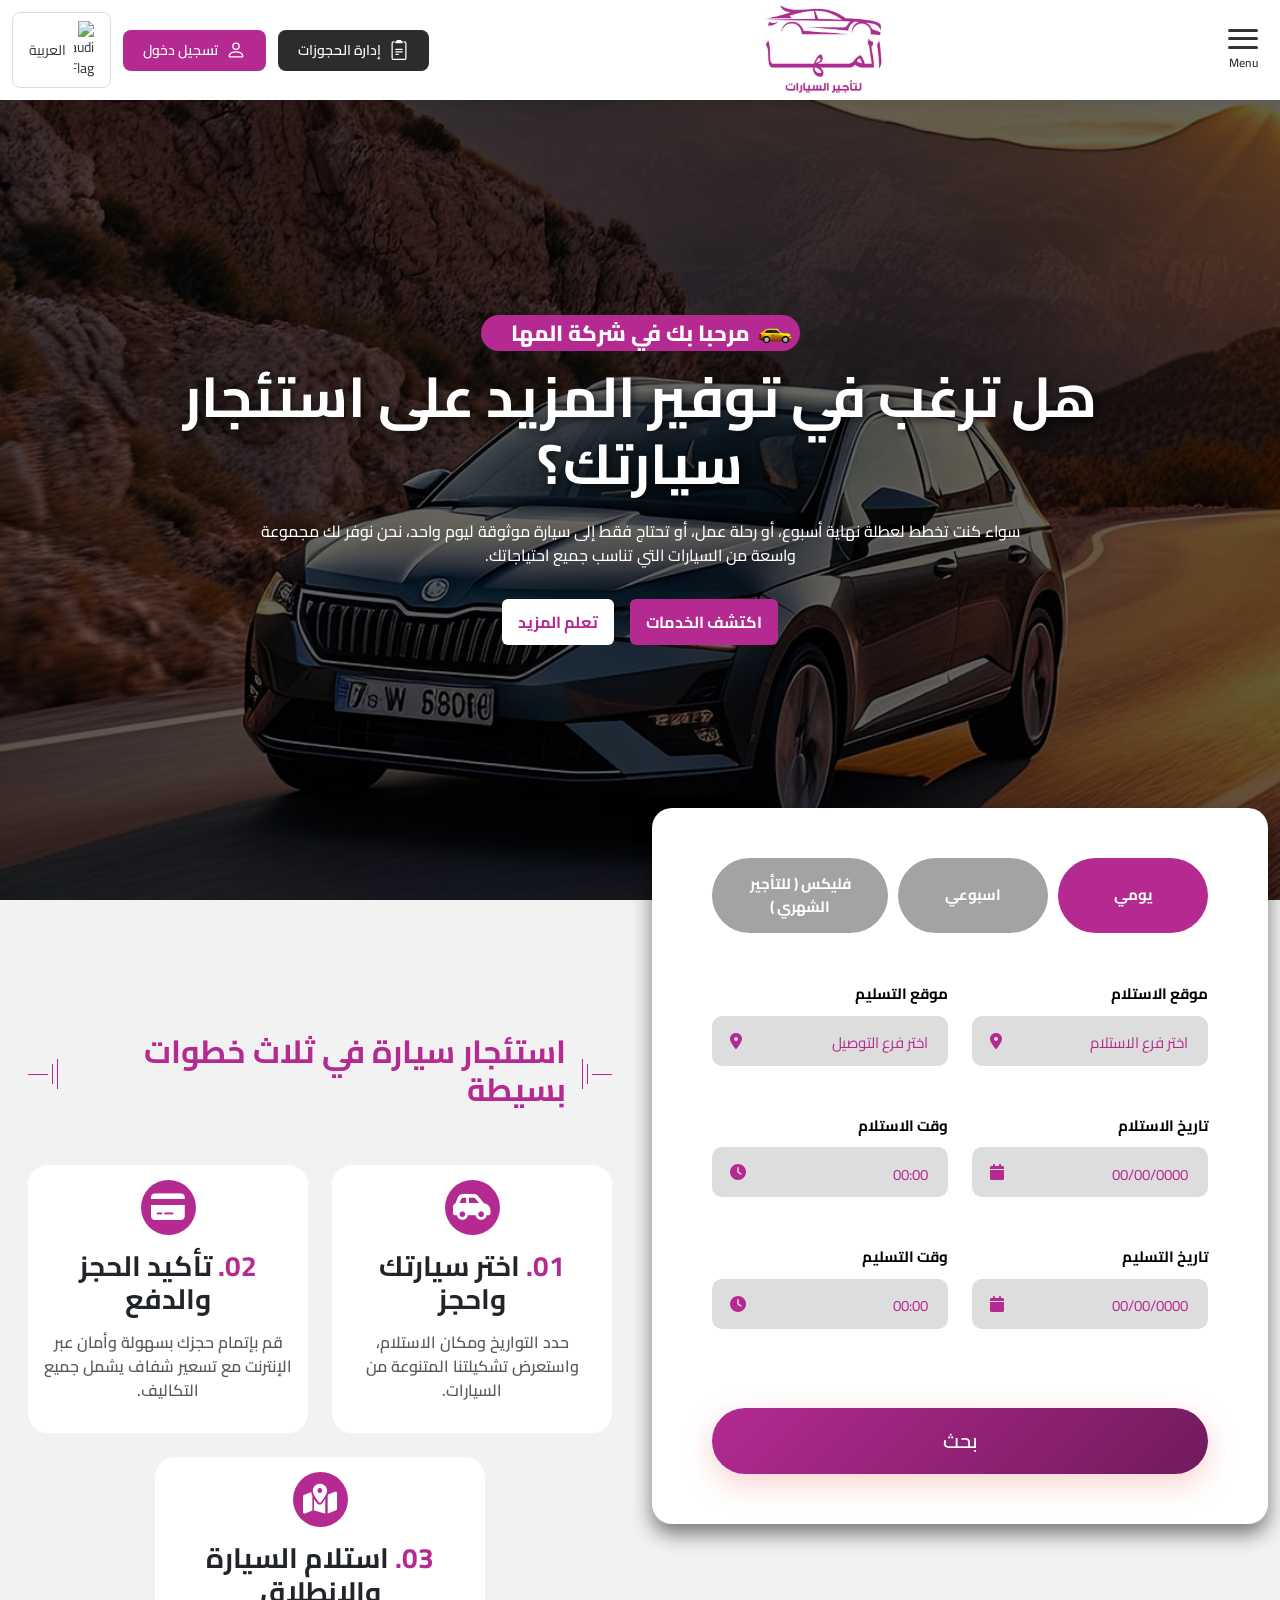
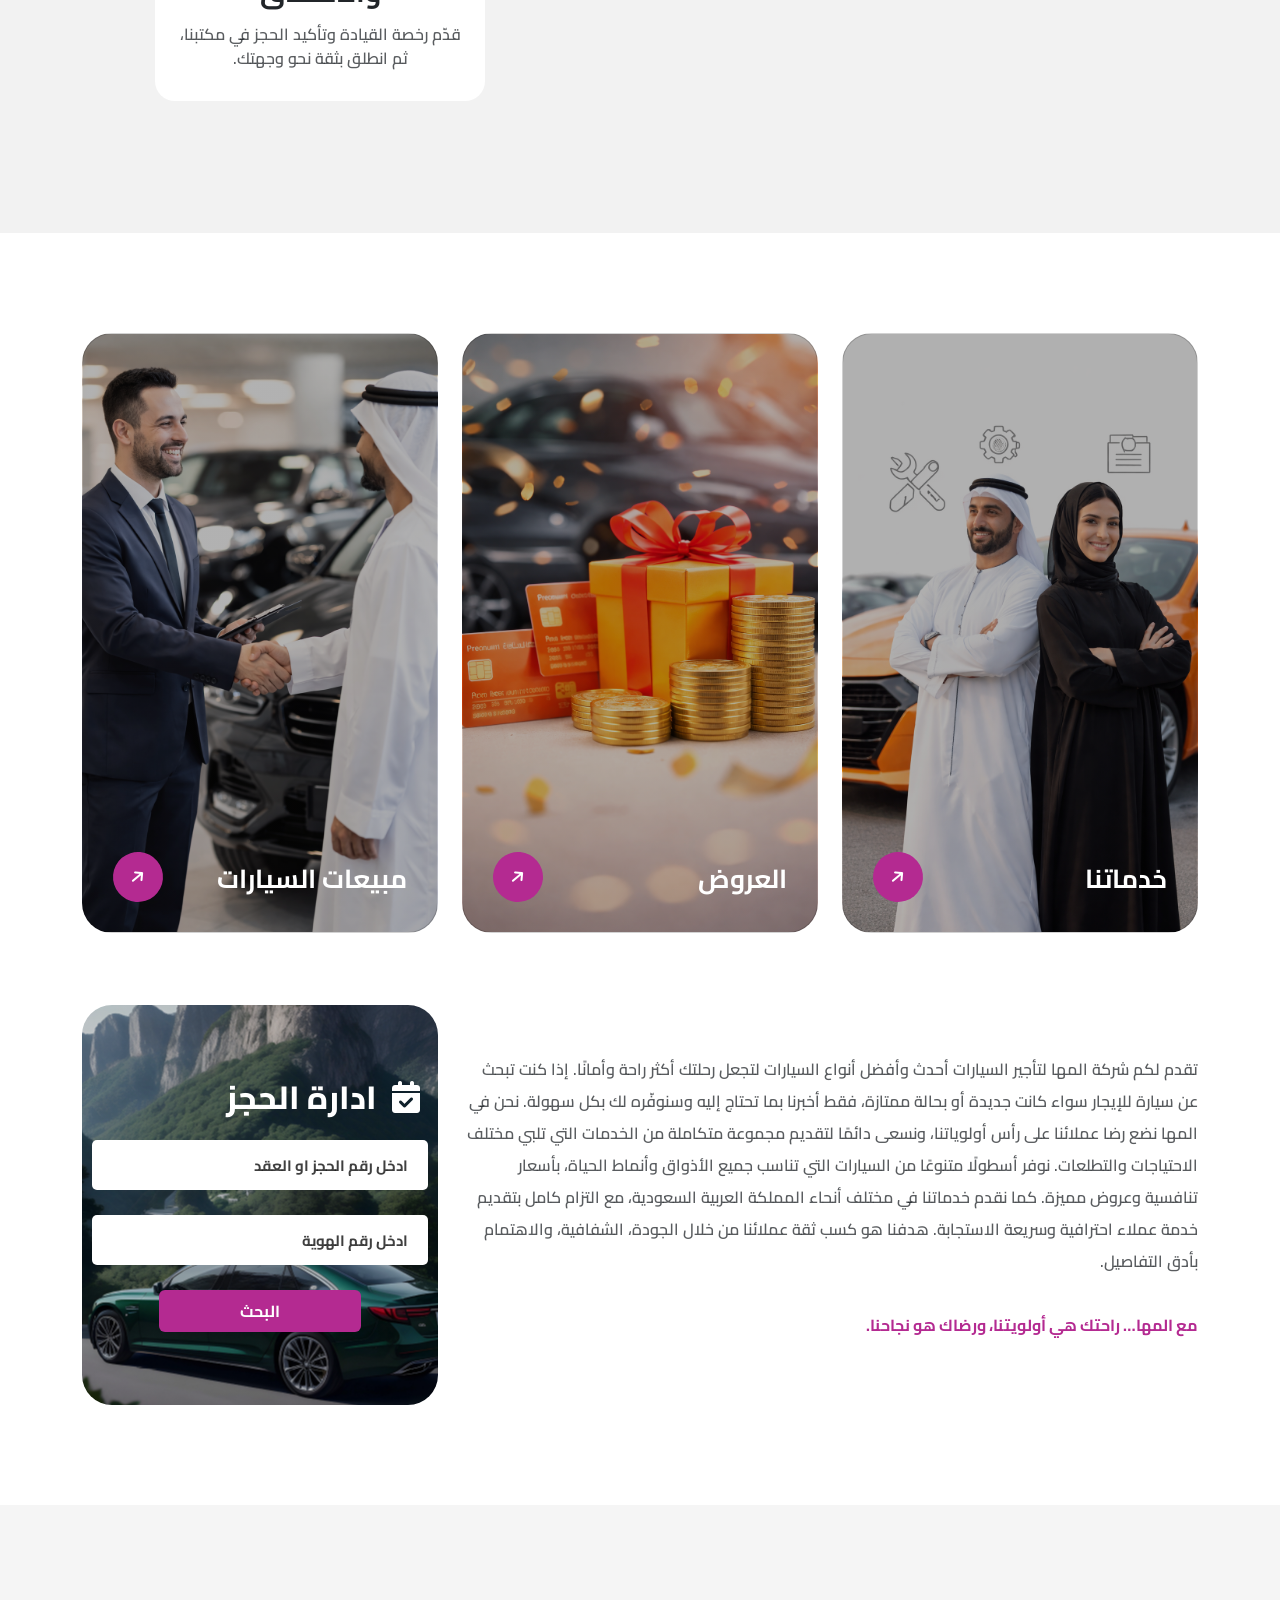
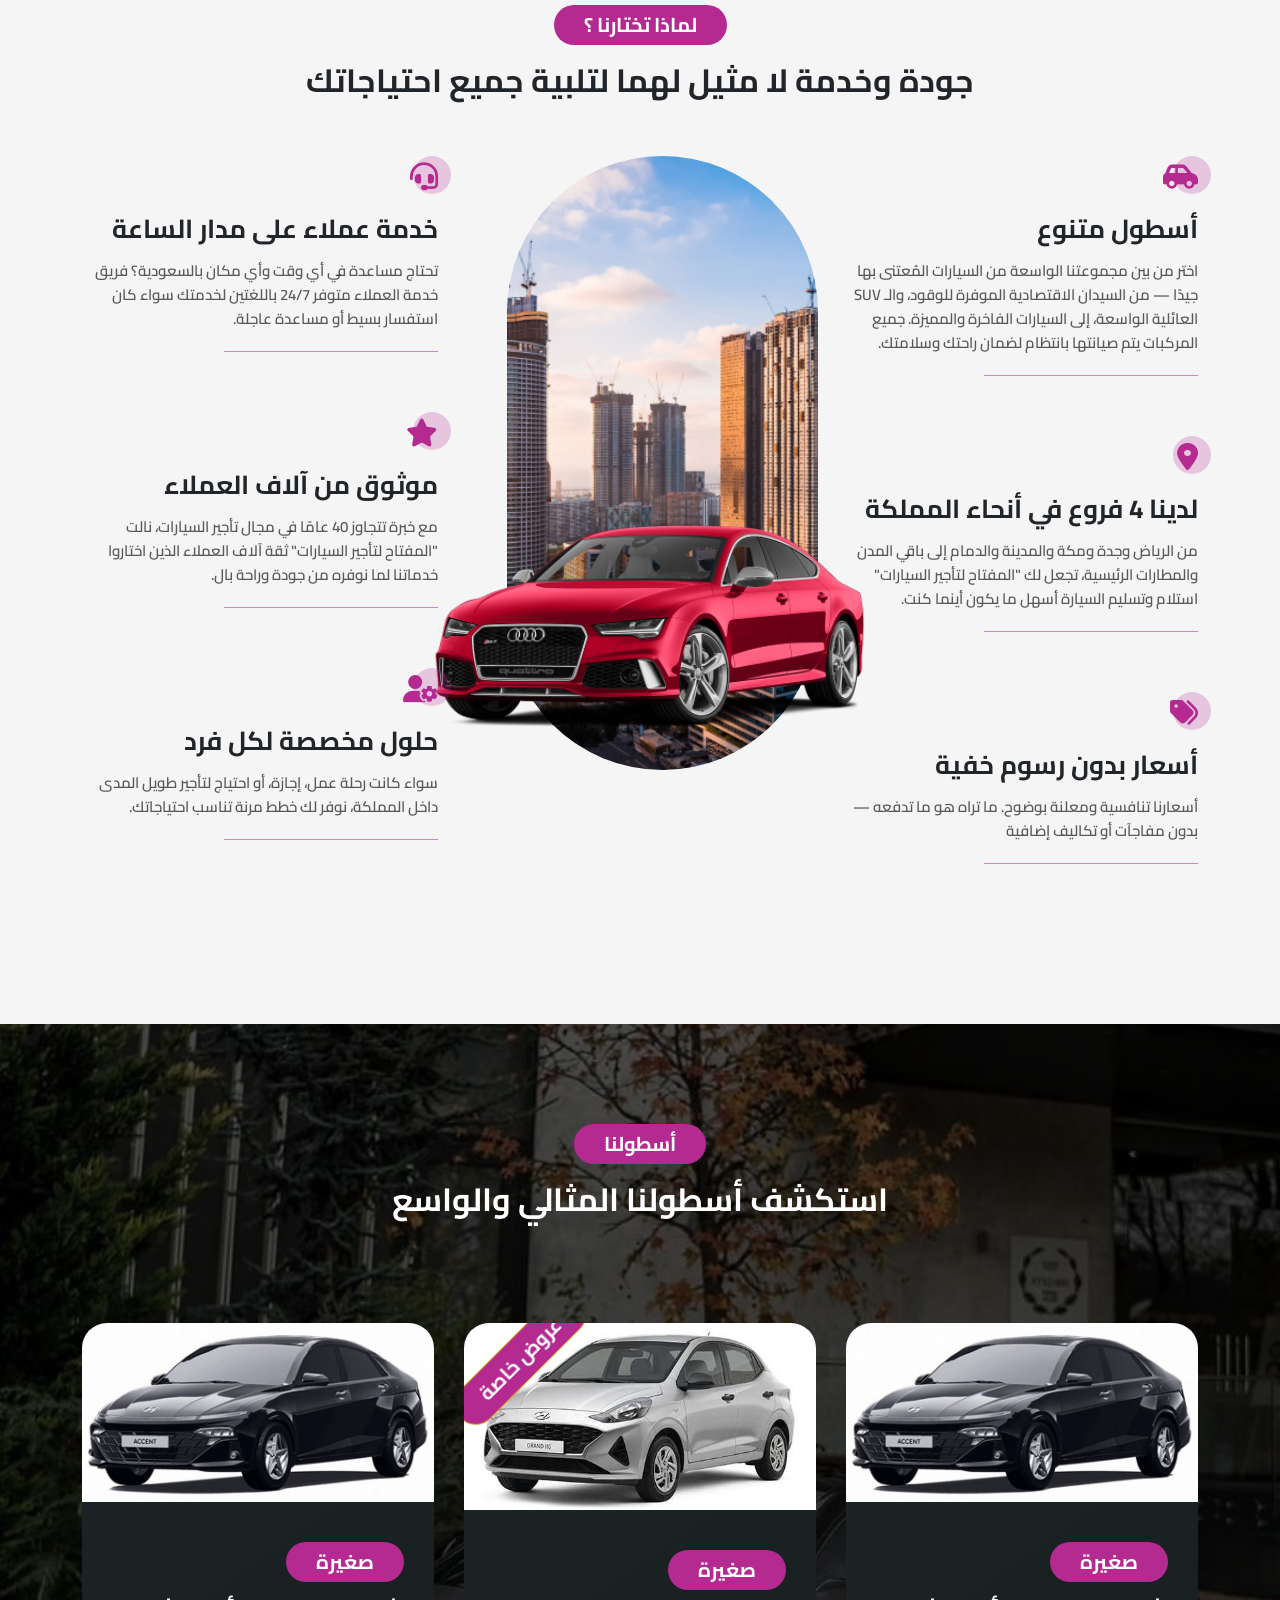
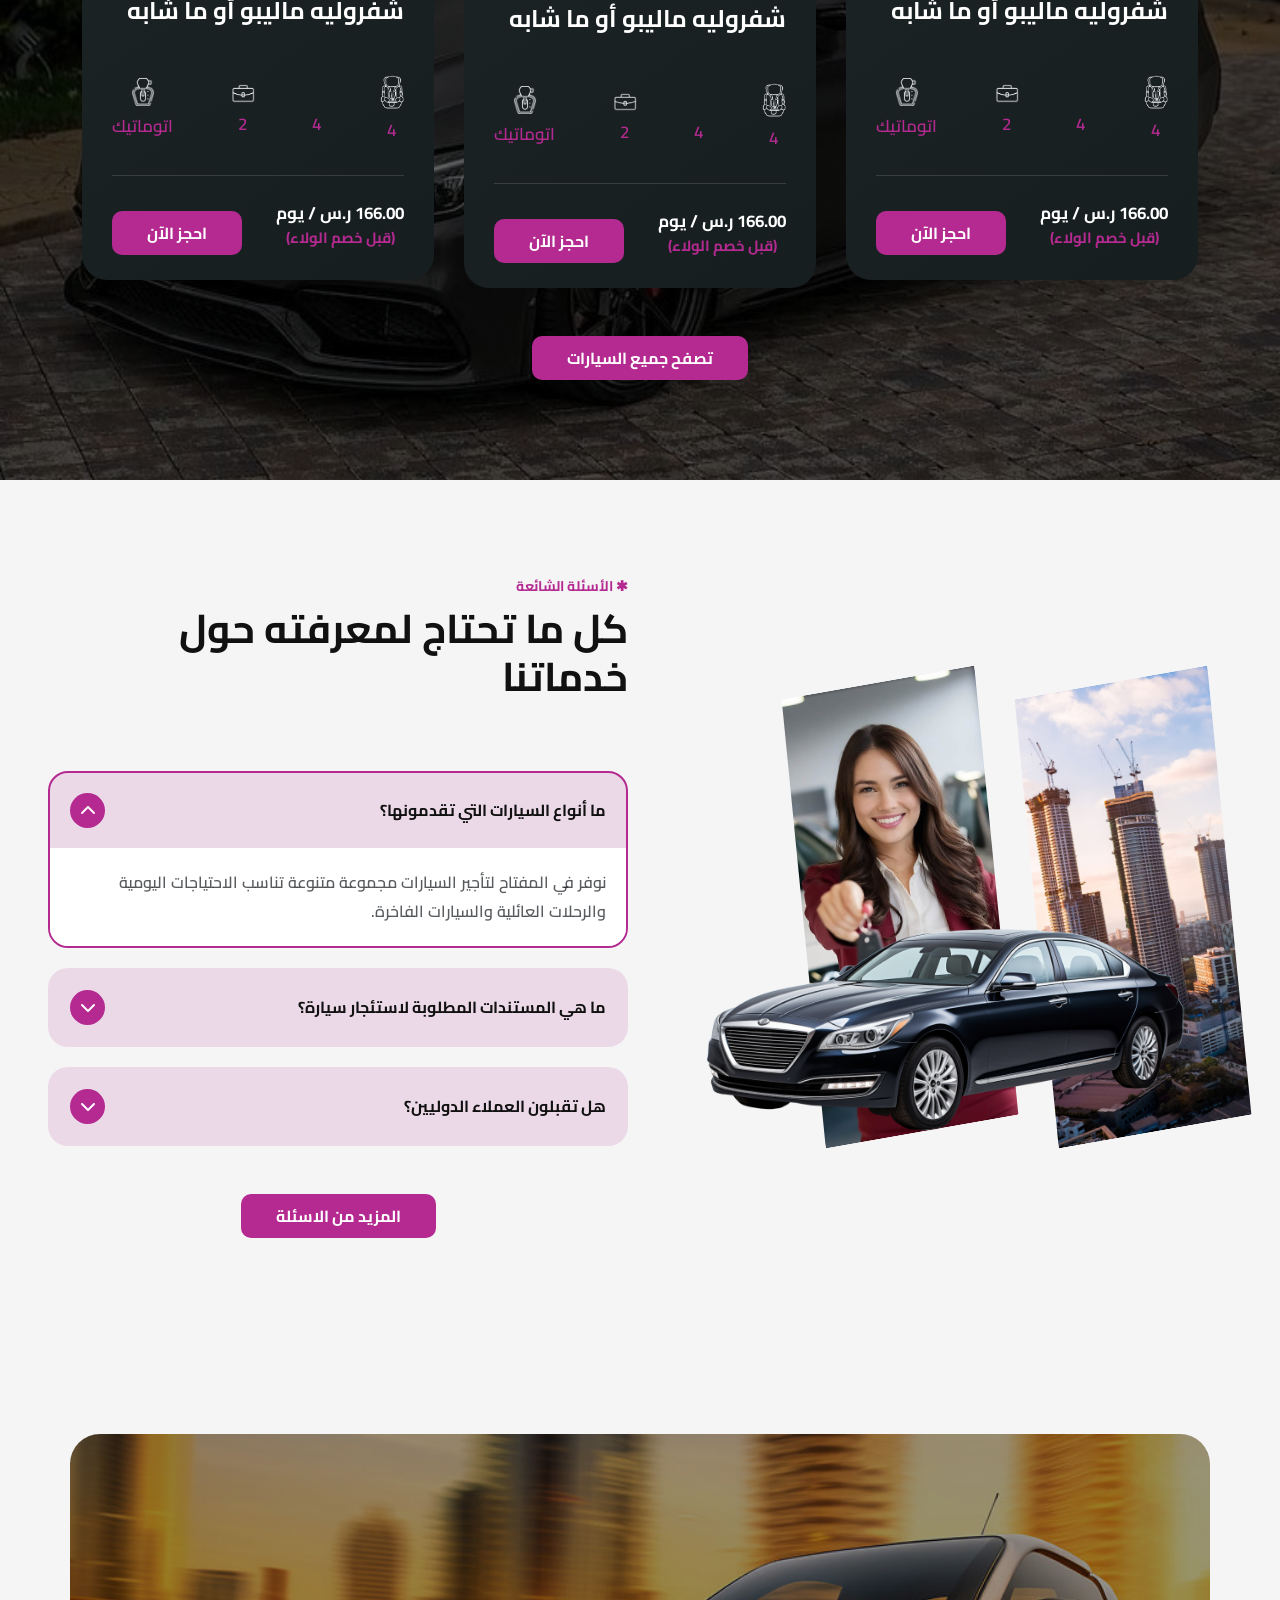
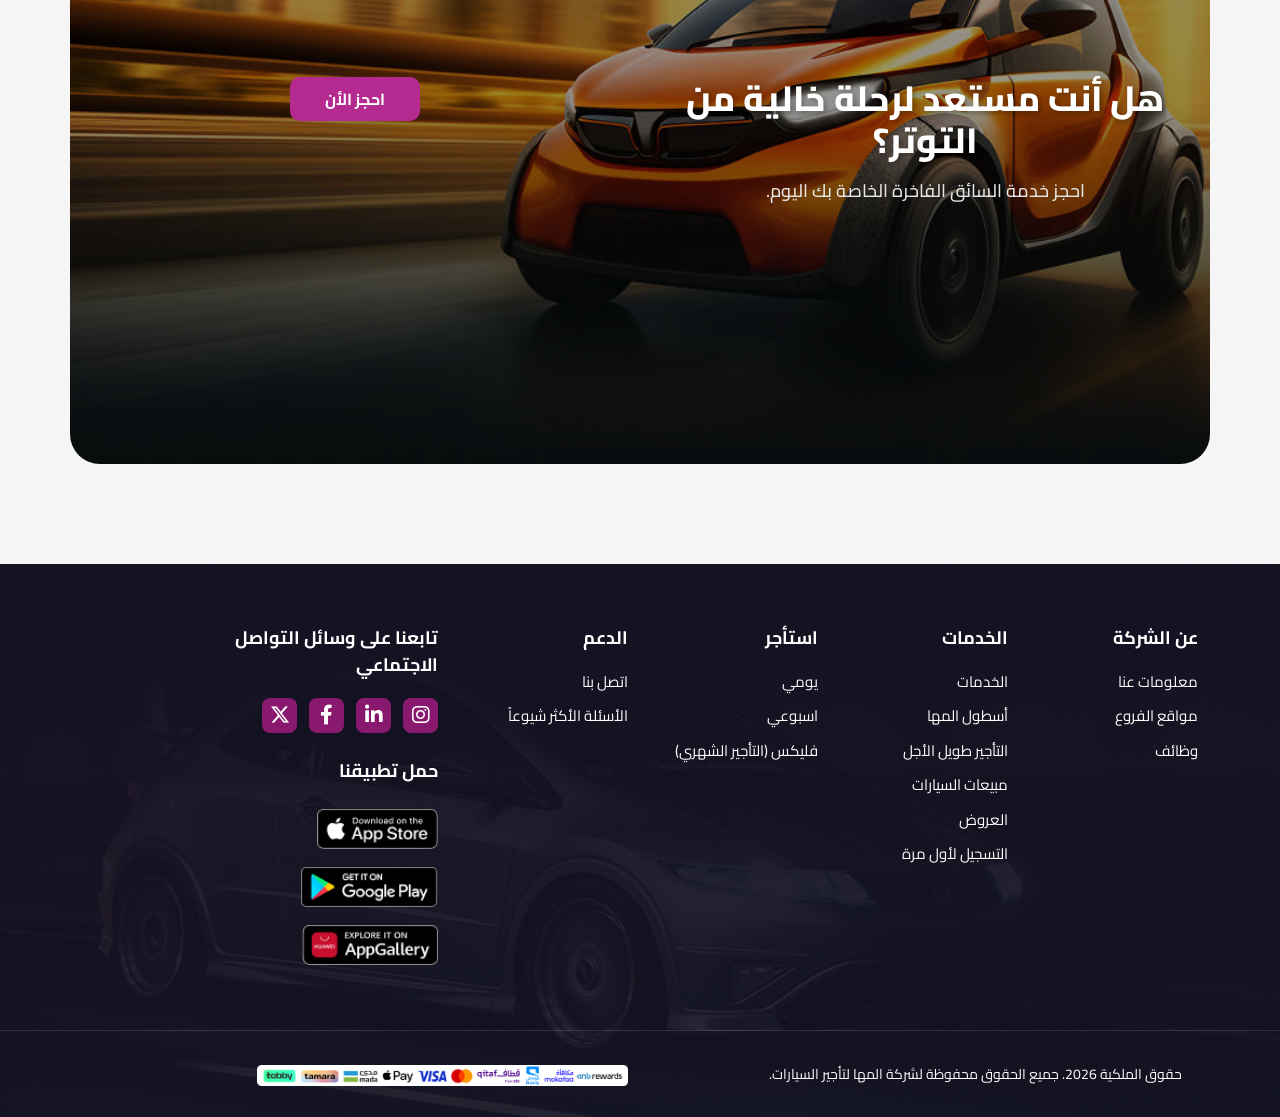
==== commit 13bffe5e: "form edit" ====
--- a/index.html
+++ b/index.html
@@ -36,7 +36,7 @@
                     </div>
                 </div>
                 <div class="header-left pb-3 pb-lg-0">
-                    <a class="btn-booking text-decoration-none" href="#manageReserve">
+                    <a class="btn-booking text-decoration-none" href="index.html#manageReserve">
                         <svg xmlns="http://www.w3.org/2000/svg" width="20" height="20" fill="currentColor"
                             viewBox="0 0 16 16">
                             <path
@@ -64,7 +64,7 @@
             </div>
         </div>
     </header>
-    <div class="sidebar-overlay" id="sidebarOverlay"></div>
+     <div class="sidebar-overlay" id="sidebarOverlay"></div>
     <div class="sidebar-menu" id="sidebarMenu">
         <button class="sidebar-close" id="sidebarClose">
             <svg xmlns="http://www.w3.org/2000/svg" width="30" height="30" fill="currentColor" viewBox="0 0 16 16">
@@ -120,6 +120,8 @@
                 </svg>
                 <span>مواقع الفروع</span>
             </a>
+
+
 
             <a href="services.html" class="nav-item">
                 <svg xmlns="http://www.w3.org/2000/svg" width="24" height="24" fill="currentColor" viewBox="0 0 16 16">
@@ -176,7 +178,7 @@
                 <span>الأسئلة الأكثر شيوعاً</span>
             </a>
         </nav>
-    </div>
+    </div> 
     <header class="hero-header">
         <div class="swiper headerSwiper">
             <div class="swiper-wrapper">
@@ -243,10 +245,10 @@
             </div>
         </div>
     </header>
-    <section class="booking">
+     <section class="booking">
         <div class="booking-container py-3">
-            <div class="container-fluid p-0">
-                <div class="row g-4 p-0">
+            <div class="container-fluid">
+                <div class="row g-4 ">
                     <div class="col-lg-6 justify-content-start">
                         <div class="booking-content">
                             <div class="tab-buttons">
@@ -455,7 +457,7 @@
             </div>
         </div>
     </section>
-    <section class="cards bg-white">
+      <section class="cards bg-white">
         <div class="container">
             <div class="row g-4">
                 <div class="col-lg-4">
@@ -528,8 +530,8 @@
                 </div>
             </div>
         </div>
-    </section>
-    <section class="feature-section">
+    </section> 
+     <section class="feature-section">
         <div class="container">
             <div class="heading text-center d-flex flex-column gap-3 mb-5 justify-content-center align-items-center">
                 <span> لماذا تختارنا ؟</span>
@@ -538,7 +540,7 @@
                 </h2>
             </div>
             <div class="row g-4">
-                <div class="col-lg-4">
+                 <div class="col-lg-4">
                     <div class="feature-box">
                         <div class="icon">
                             <i class="fa-solid fa-car-side"></i>
@@ -566,7 +568,7 @@
                             إضافية</p>
                     </div>
 
-                </div>
+                </div> 
                 <div class="col-lg-4 text-center">
                     <div class="circle-wrapper">
                         <div class="circle-bg">
@@ -606,7 +608,7 @@
                 </div>
             </div>
         </div>
-    </section>
+    </section> 
     <section class="offers-section">
         <div class="container">
             <div class="heading text-center d-flex flex-column gap-3 mb-5 justify-content-center align-items-center">
@@ -1215,7 +1217,7 @@
                 </div>
             </div>
         </div>
-    </section>
+    </section>  
     <footer>
         <div class="footer-top">
             <div class="container">
--- a/css/main.css
+++ b/css/main.css
@@ -24,11 +24,28 @@
   z-index: 1000;
   padding: 0;
 }
-
-.container-fluid {
-  max-width: 1400px;
-  margin: 0 auto;
-  padding: 0 20px;
+/* Overlay */
+.sidebar-overlay {
+  position: fixed;
+  top: 0;
+  left: 0;
+  width: 100%;
+  height: 100%;
+  background: rgba(0, 0, 0, 0.5);
+  opacity: 0;
+  visibility: hidden;
+  transition: 0.3s ease;
+  z-index: 1500;
+}
+
+.sidebar-overlay.active {
+  opacity: 1;
+  visibility: visible;
+}
+
+/* Prevent body scroll when sidebar open */
+body.sidebar-open {
+  overflow: hidden;
 }
 
 .header-content {
@@ -167,19 +184,6 @@
   font-weight: 600;
 }
 
-.sidebar-overlay {
-  position: fixed;
-  top: 0;
-  left: 0;
-  bottom: 0;
-  width: 100%;
-  height: 100%;
-  background-color: rgba(0, 0, 0, 0.5);
-  opacity: 0;
-  visibility: hidden;
-  transition: all 0.3s ease;
-  z-index: 1999;
-}
 
 .sidebar-overlay.active {
   opacity: 1;
@@ -200,6 +204,7 @@
   z-index: 2000;
   overflow-y: auto;
   padding: 20px 0;
+  will-change: transform;
 }
 
 .sidebar-menu.active {
@@ -216,6 +221,15 @@
   .sidebar-menu {
     width: 280px;
   }
+}
+.sidebar-menu {
+  right: -400px;
+  transform: none;
+  transition: right 0.4s ease;
+}
+
+.sidebar-menu.active {
+  right: 0;
 }
 
 .sidebar-close {
@@ -951,6 +965,7 @@
   background-color: #fff;
   border-radius: 20px;
   text-align: center;
+  height: 100%;
 }
 
 .book-card .icon {
@@ -1094,8 +1109,13 @@
   width: 420px;
   height: 420px;
   margin: auto;
-}
-
+  display: block;
+}
+@media screen and (max-width:1200px) {
+  .circle-wrapper {
+ display: none;
+}
+}
 .circle-bg {
   width: 311px;
   height: 614px;
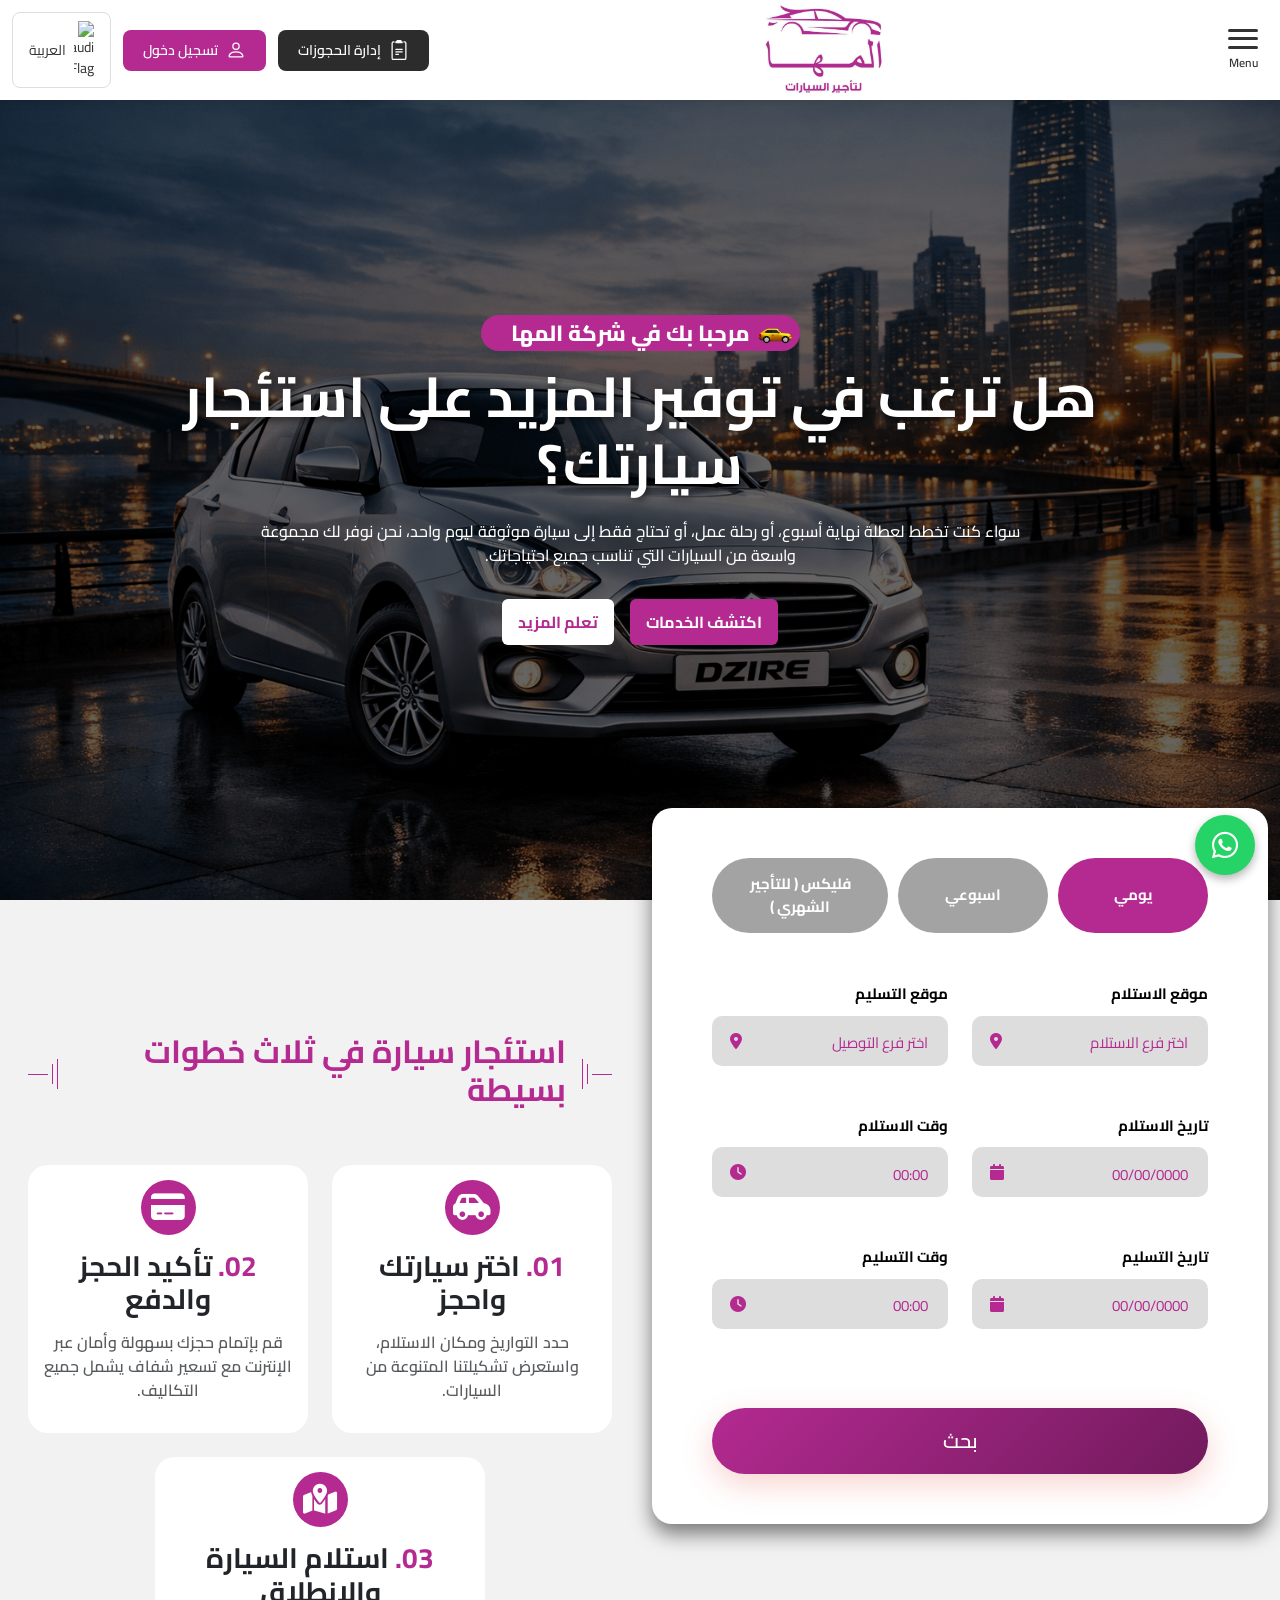
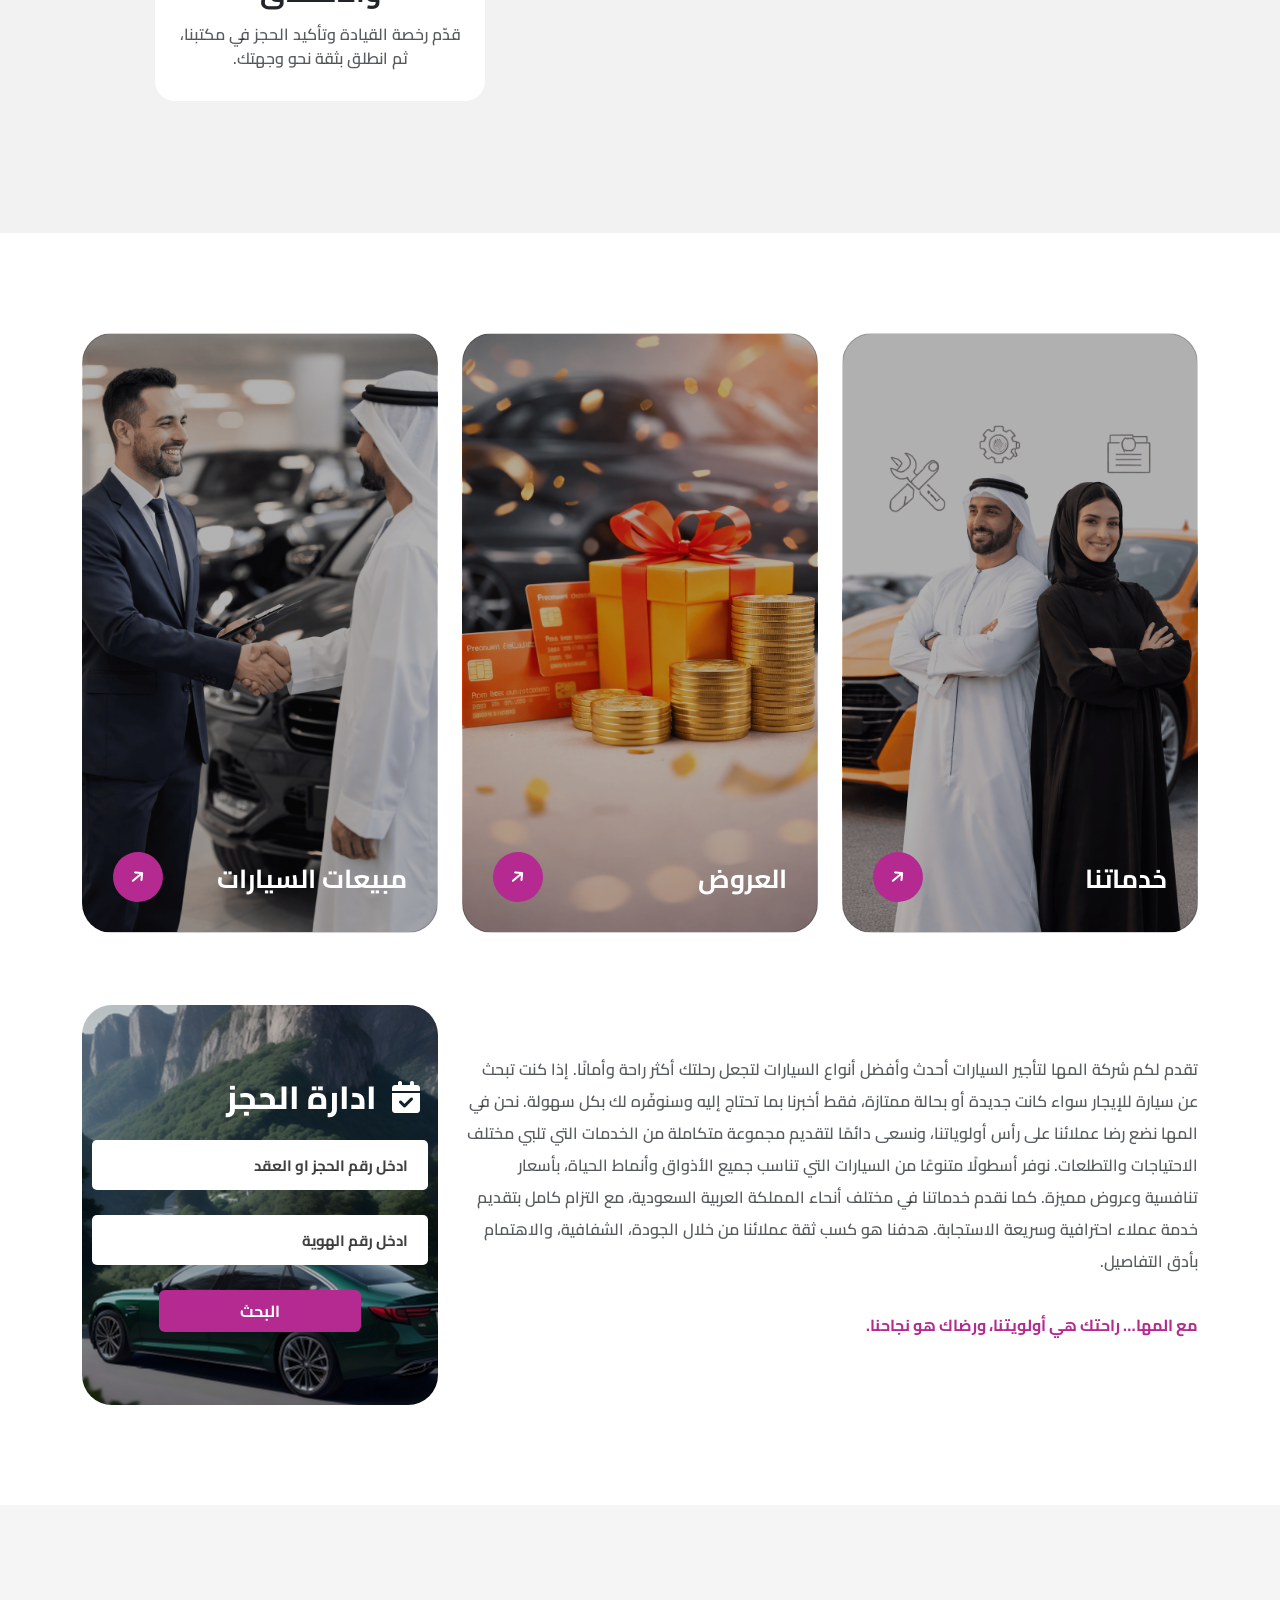
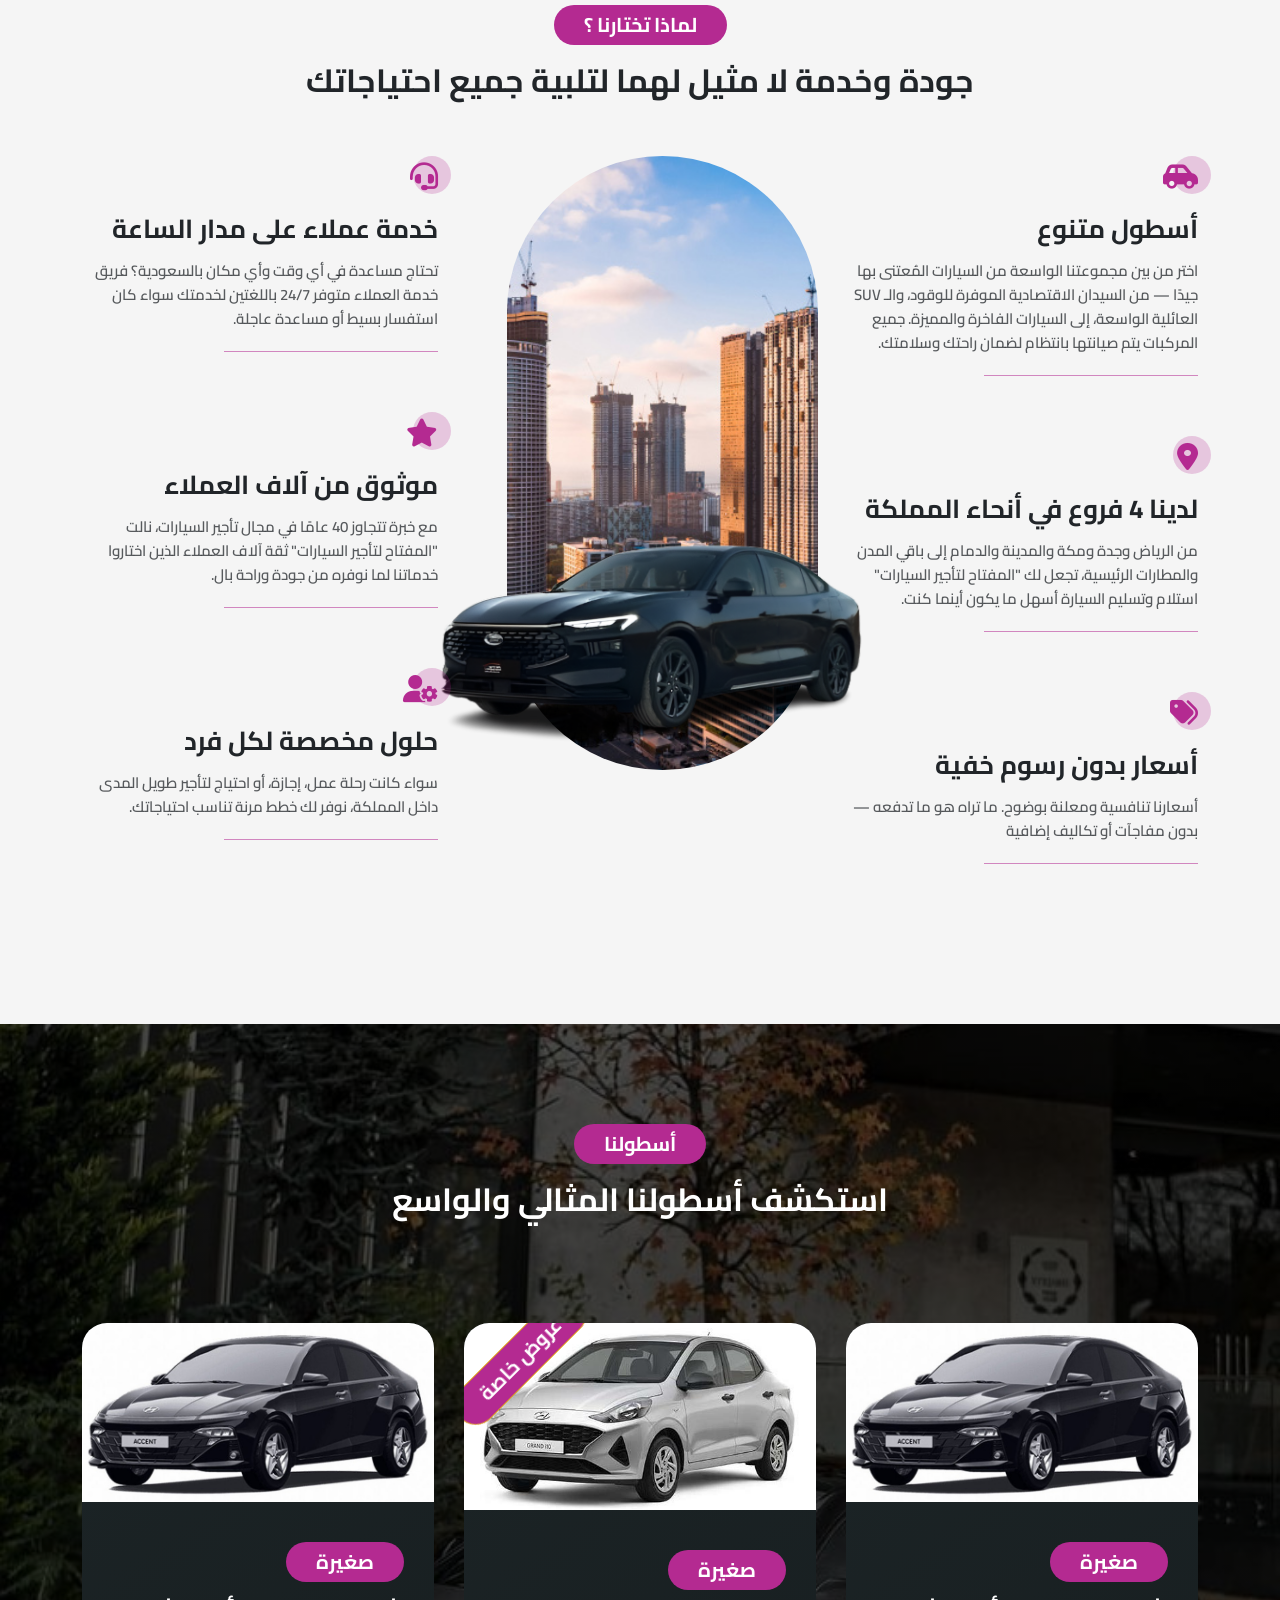
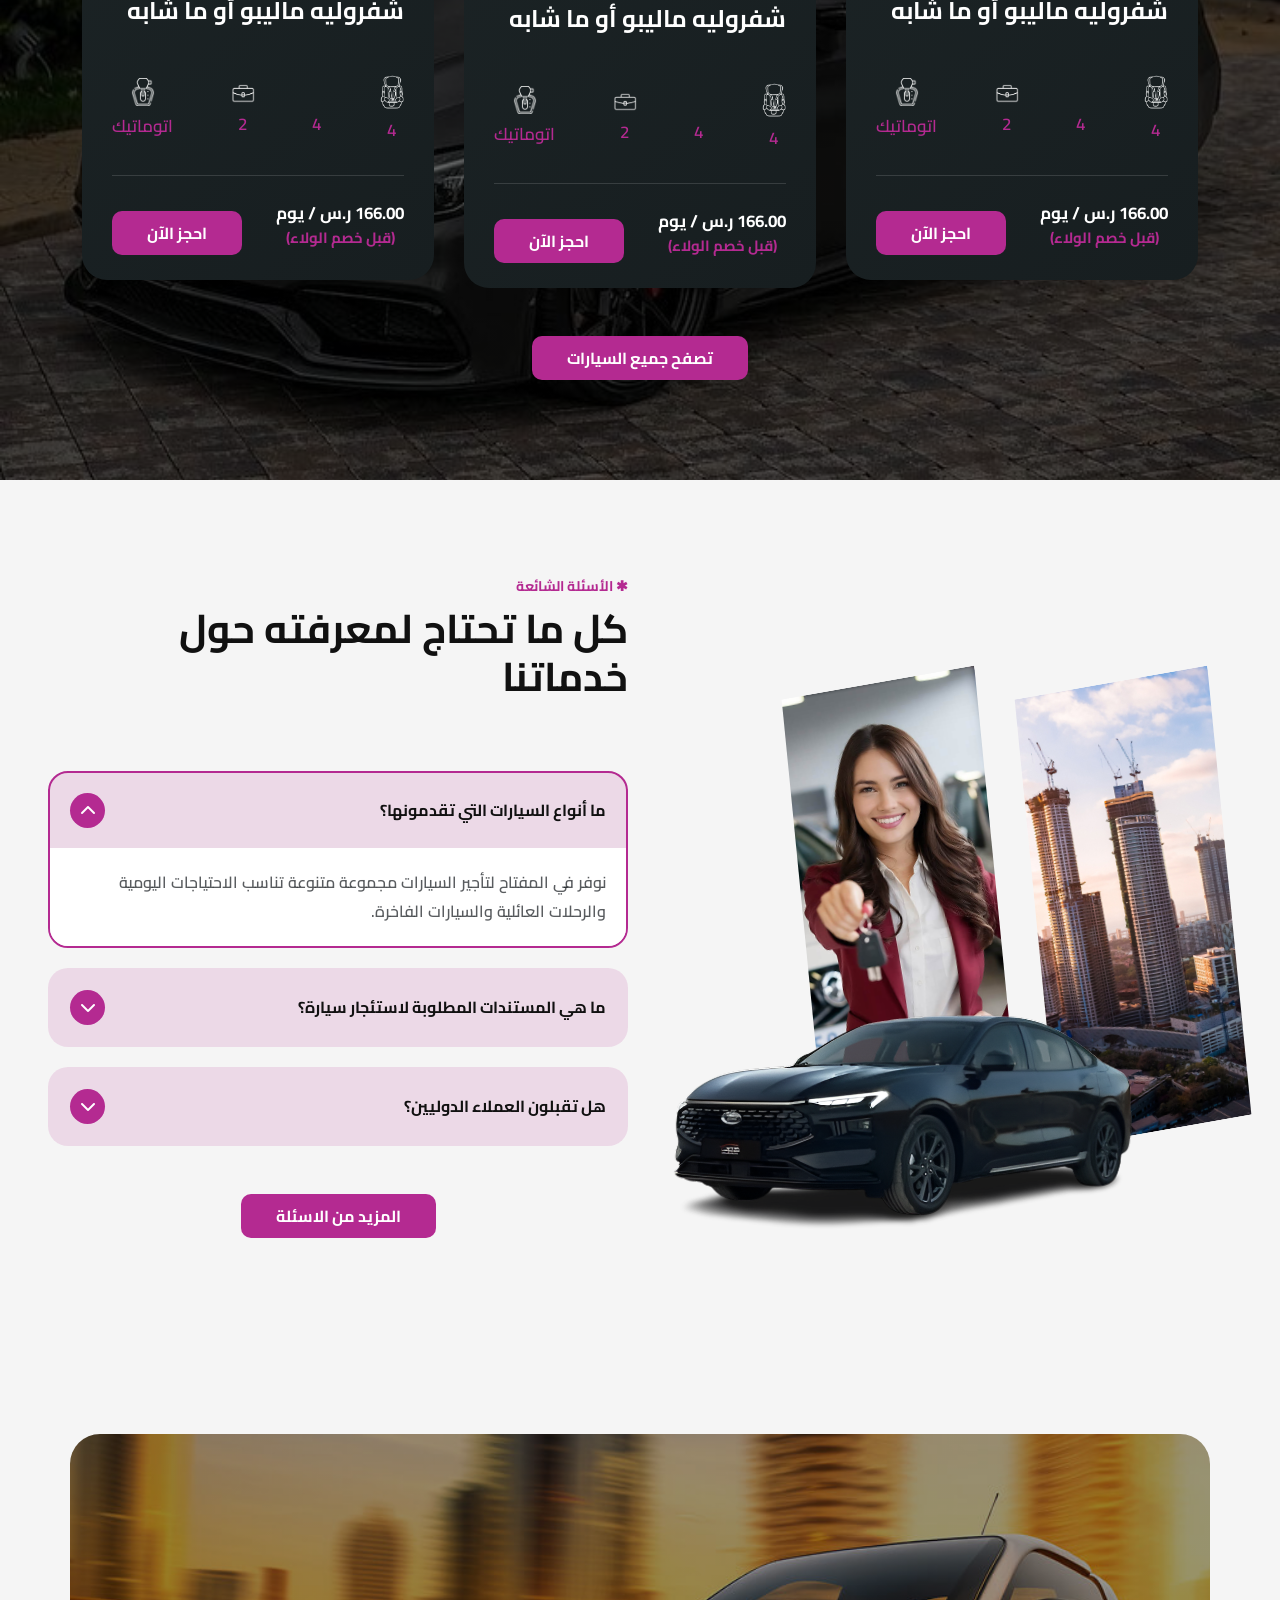
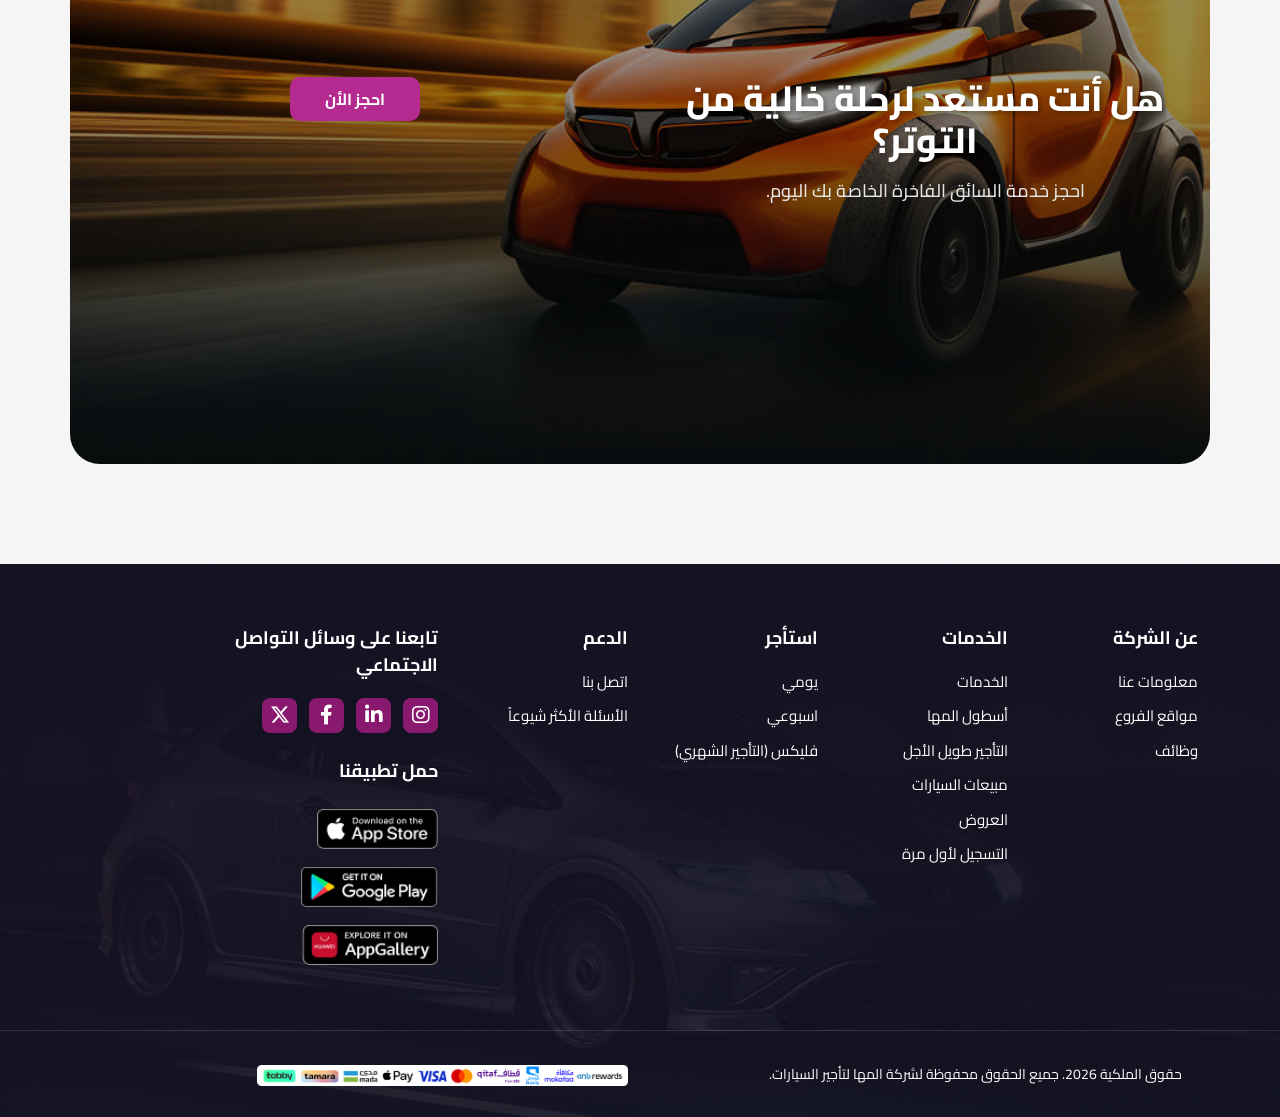
==== commit 2ac8a03b: "website edit" ====
--- a/index.html
+++ b/index.html
@@ -64,7 +64,7 @@
             </div>
         </div>
     </header>
-     <div class="sidebar-overlay" id="sidebarOverlay"></div>
+    <div class="sidebar-overlay" id="sidebarOverlay"></div>
     <div class="sidebar-menu" id="sidebarMenu">
         <button class="sidebar-close" id="sidebarClose">
             <svg xmlns="http://www.w3.org/2000/svg" width="30" height="30" fill="currentColor" viewBox="0 0 16 16">
@@ -98,13 +98,7 @@
                 <span>إحجز السيارة</span>
             </a>
 
-            <a href="car-selling.html" class="nav-item">
-                <svg xmlns="http://www.w3.org/2000/svg" width="24" height="24" fill="currentColor" viewBox="0 0 16 16">
-                    <path
-                        d="M8 16a2 2 0 0 0 2-2H6a2 2 0 0 0 2 2zM8 1.918l-.797.161A4.002 4.002 0 0 0 4 6c0 .628-.134 2.197-.459 3.742-.16.767-.376 1.566-.663 2.258h10.244c-.287-.692-.502-1.49-.663-2.258C12.134 8.197 12 6.628 12 6a4.002 4.002 0 0 0-3.203-3.92L8 1.917zM14.22 12c.223.447.481.801.78 1H1c.299-.199.557-.553.78-1C2.68 10.2 3 6.88 3 6c0-2.42 1.72-4.44 4.005-4.901a1 1 0 1 1 1.99 0A5.002 5.002 0 0 1 13 6c0 .88.32 4.2 1.22 6z" />
-                </svg>
-                <span>مبيعات السيارة</span>
-            </a>
+
 
             <a href="fleet.html" class="nav-item">
                 <svg xmlns="http://www.w3.org/2000/svg" width="24" height="24" fill="currentColor" viewBox="0 0 16 16">
@@ -178,12 +172,12 @@
                 <span>الأسئلة الأكثر شيوعاً</span>
             </a>
         </nav>
-    </div> 
+    </div>
     <header class="hero-header">
         <div class="swiper headerSwiper">
             <div class="swiper-wrapper">
                 <div class="swiper-slide">
-                    <div class="slide-bg" style="background-image: url('images/header-1.jpg');"></div>
+                    <div class="slide-bg" style="background-image: url('images/slider-1.png');"></div>
                     <div class="container h-100 d-flex align-items-center justify-content-center">
                         <div class="hero-content text-white">
                             <h3 class="heading-title">
@@ -200,7 +194,7 @@
                     </div>
                 </div>
                 <div class="swiper-slide">
-                    <div class="slide-bg" style="background-image: url('images/header-2.jpg');"></div>
+                    <div class="slide-bg" style="background-image: url('images/slider-2.jpg');"></div>
                     <div class="container h-100 d-flex align-items-center justify-content-center">
                         <div class="hero-content text-white">
                             <h3 class="heading-title">
@@ -221,7 +215,7 @@
                     </div>
                 </div>
                 <div class="swiper-slide">
-                    <div class="slide-bg" style="background-image: url('images/header-3.jpg');"></div>
+                    <div class="slide-bg" style="background-image: url('images/slider-3.png');"></div>
                     <div class="container h-100 d-flex align-items-center justify-content-center">
                         <div class="hero-content text-white">
                             <h3 class="heading-title">
@@ -245,7 +239,7 @@
             </div>
         </div>
     </header>
-     <section class="booking">
+    <section class="booking">
         <div class="booking-container py-3">
             <div class="container-fluid">
                 <div class="row g-4 ">
@@ -457,7 +451,7 @@
             </div>
         </div>
     </section>
-      <section class="cards bg-white">
+    <section class="cards bg-white">
         <div class="container">
             <div class="row g-4">
                 <div class="col-lg-4">
@@ -530,8 +524,8 @@
                 </div>
             </div>
         </div>
-    </section> 
-     <section class="feature-section">
+    </section>
+    <section class="feature-section">
         <div class="container">
             <div class="heading text-center d-flex flex-column gap-3 mb-5 justify-content-center align-items-center">
                 <span> لماذا تختارنا ؟</span>
@@ -540,7 +534,7 @@
                 </h2>
             </div>
             <div class="row g-4">
-                 <div class="col-lg-4">
+                <div class="col-lg-4">
                     <div class="feature-box">
                         <div class="icon">
                             <i class="fa-solid fa-car-side"></i>
@@ -568,14 +562,14 @@
                             إضافية</p>
                     </div>
 
-                </div> 
+                </div>
                 <div class="col-lg-4 text-center">
                     <div class="circle-wrapper">
                         <div class="circle-bg">
                             <img src="images/why-choose-img.jpg" alt="">
                         </div>
                         <div class="">
-                            <img class="car-img" src="images/why-choose-car-img.png" alt="">
+                            <img class="car-img" src="images/car.png" alt="">
                         </div>
                     </div>
                 </div>
@@ -608,7 +602,7 @@
                 </div>
             </div>
         </div>
-    </section> 
+    </section>
     <section class="offers-section">
         <div class="container">
             <div class="heading text-center d-flex flex-column gap-3 mb-5 justify-content-center align-items-center">
@@ -1109,7 +1103,7 @@
                 <div class="col-lg-6 position-relative mb-5 mb-lg-0">
                     <div class="angled-panel panel-1"></div>
                     <div class="angled-panel panel-2"></div>
-                    <img src="images/faq-1.png" class="car-img-faq img-fluid " alt="Car">
+                    <img src="images/car.png" class="car-img-faq img-fluid " alt="Car">
                 </div>
                 <div class="col-lg-6">
                     <p class="text-purple fw-bold small mb-2">
@@ -1217,7 +1211,7 @@
                 </div>
             </div>
         </div>
-    </section>  
+    </section>
     <footer>
         <div class="footer-top">
             <div class="container">
@@ -1290,6 +1284,9 @@
         </div>
 
     </footer>
+    <a href="https://wa.me/966509234799" class="whatsapp-float" target="_blank">
+        <i class="fab fa-whatsapp"></i>
+    </a>
     <script src="js/bootstrap.bundle.min.js"></script>
     <script src="https://cdn.jsdelivr.net/npm/swiper@11/swiper-bundle.min.js"></script>
     <script src="https://cdn.jsdelivr.net/npm/flatpickr"></script>
--- a/css/main.css
+++ b/css/main.css
@@ -223,7 +223,7 @@
   }
 }
 .sidebar-menu {
-  right: -400px;
+  right: -700px;
   transform: none;
   transition: right 0.4s ease;
 }
@@ -1134,7 +1134,7 @@
   bottom: -200px;
   left: 60%;
   transform: translateX(-50%);
-  width: 450px;
+  width: 550px;
 }
 
 @media screen and (max-width:768px) {
@@ -1406,9 +1406,9 @@
 .car-img-faq {
   position: absolute;
   z-index: 2;
-  max-width: 500px;
+  max-width: 600px;
   top: 55%;
-  right: 8%;
+  right: 7%;
 }
 
 @media screen and (max-width:992px) {
@@ -2675,4 +2675,29 @@
 
 .interest-btn:hover {
   background: #88196e;
+}
+
+.whatsapp-float {
+  position: fixed;
+  width: 60px;
+  height: 60px;
+  bottom: 25px;
+  right: 25px;
+  background-color: #25D366;
+  color: #fff;
+  border-radius: 50%;
+  text-align: center;
+  font-size: 30px;
+  box-shadow: 0 4px 10px rgba(0, 0, 0, 0.3);
+  z-index: 1000;
+  display: flex;
+  align-items: center;
+  justify-content: center;
+  transition: 0.3s ease;
+  text-decoration: none;
+}
+
+.whatsapp-float:hover {
+  background-color: #1ebe5d;
+  transform: scale(1.1);
 }
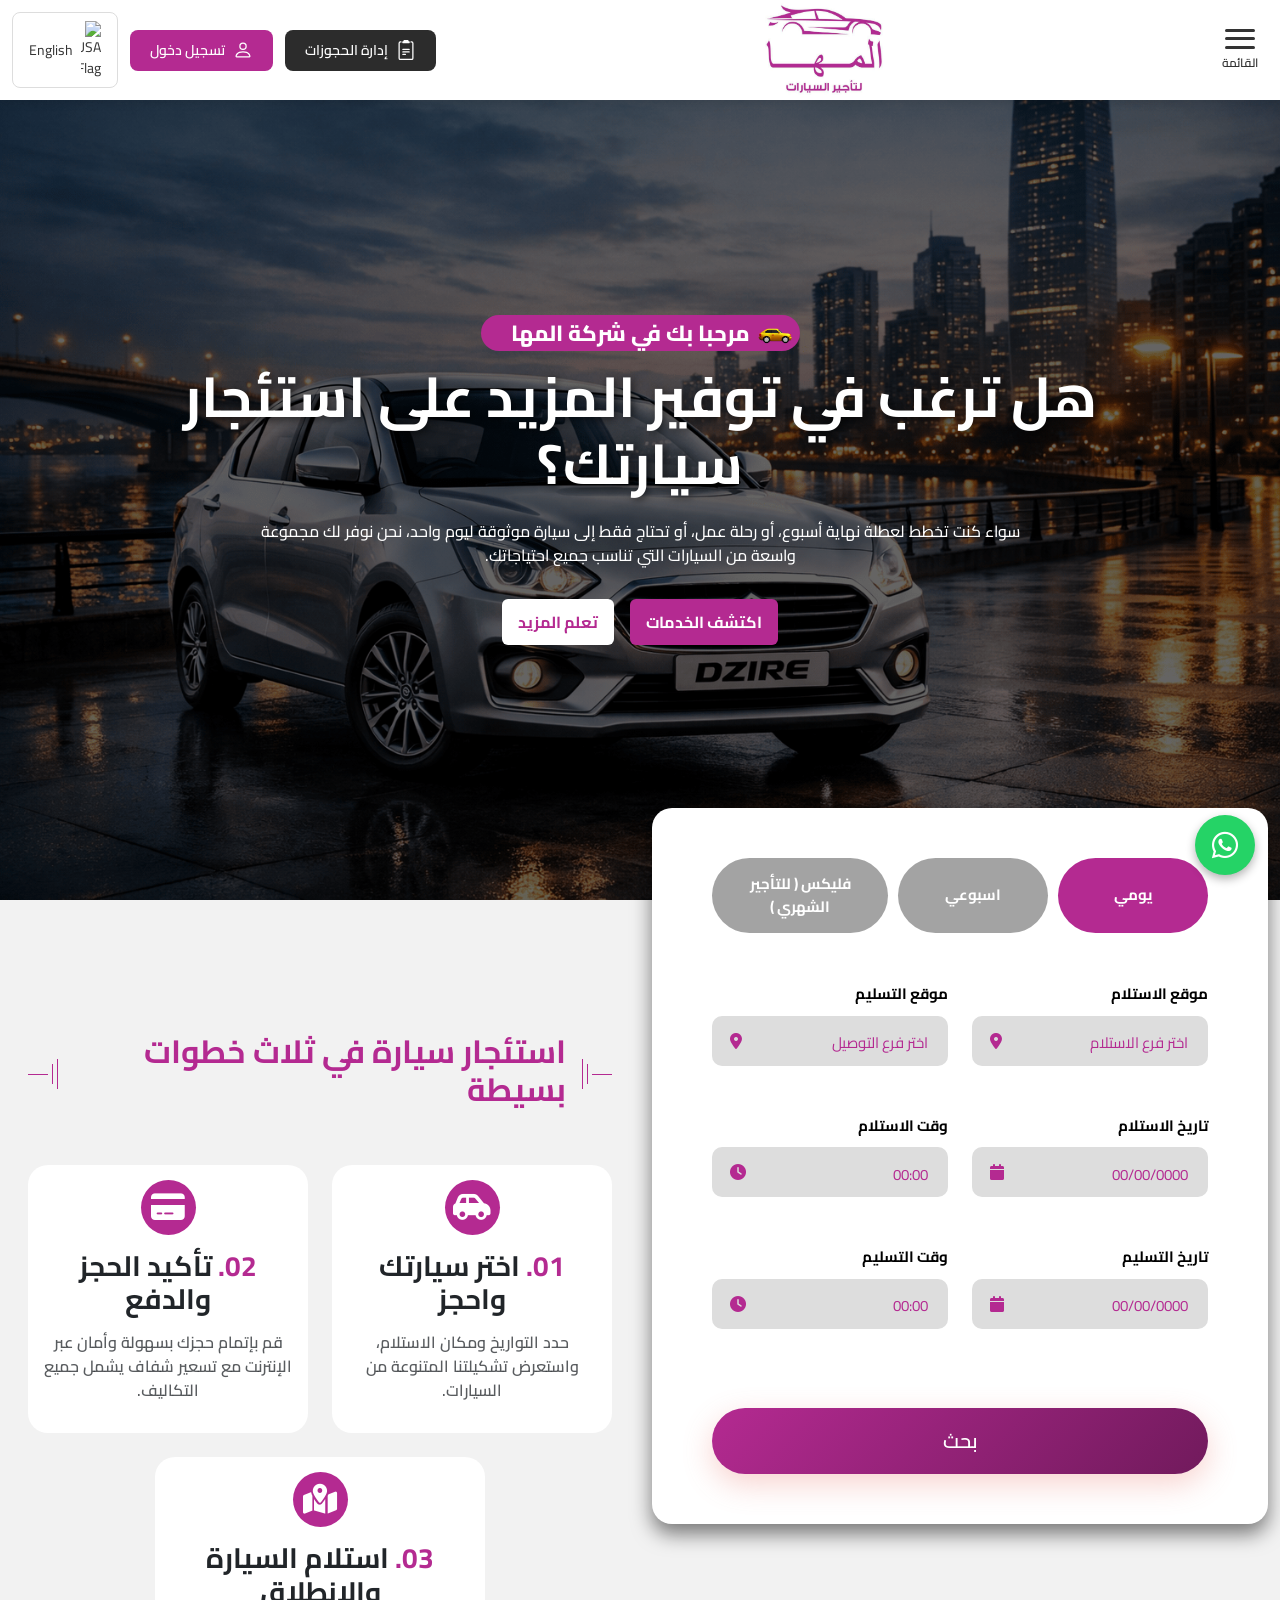
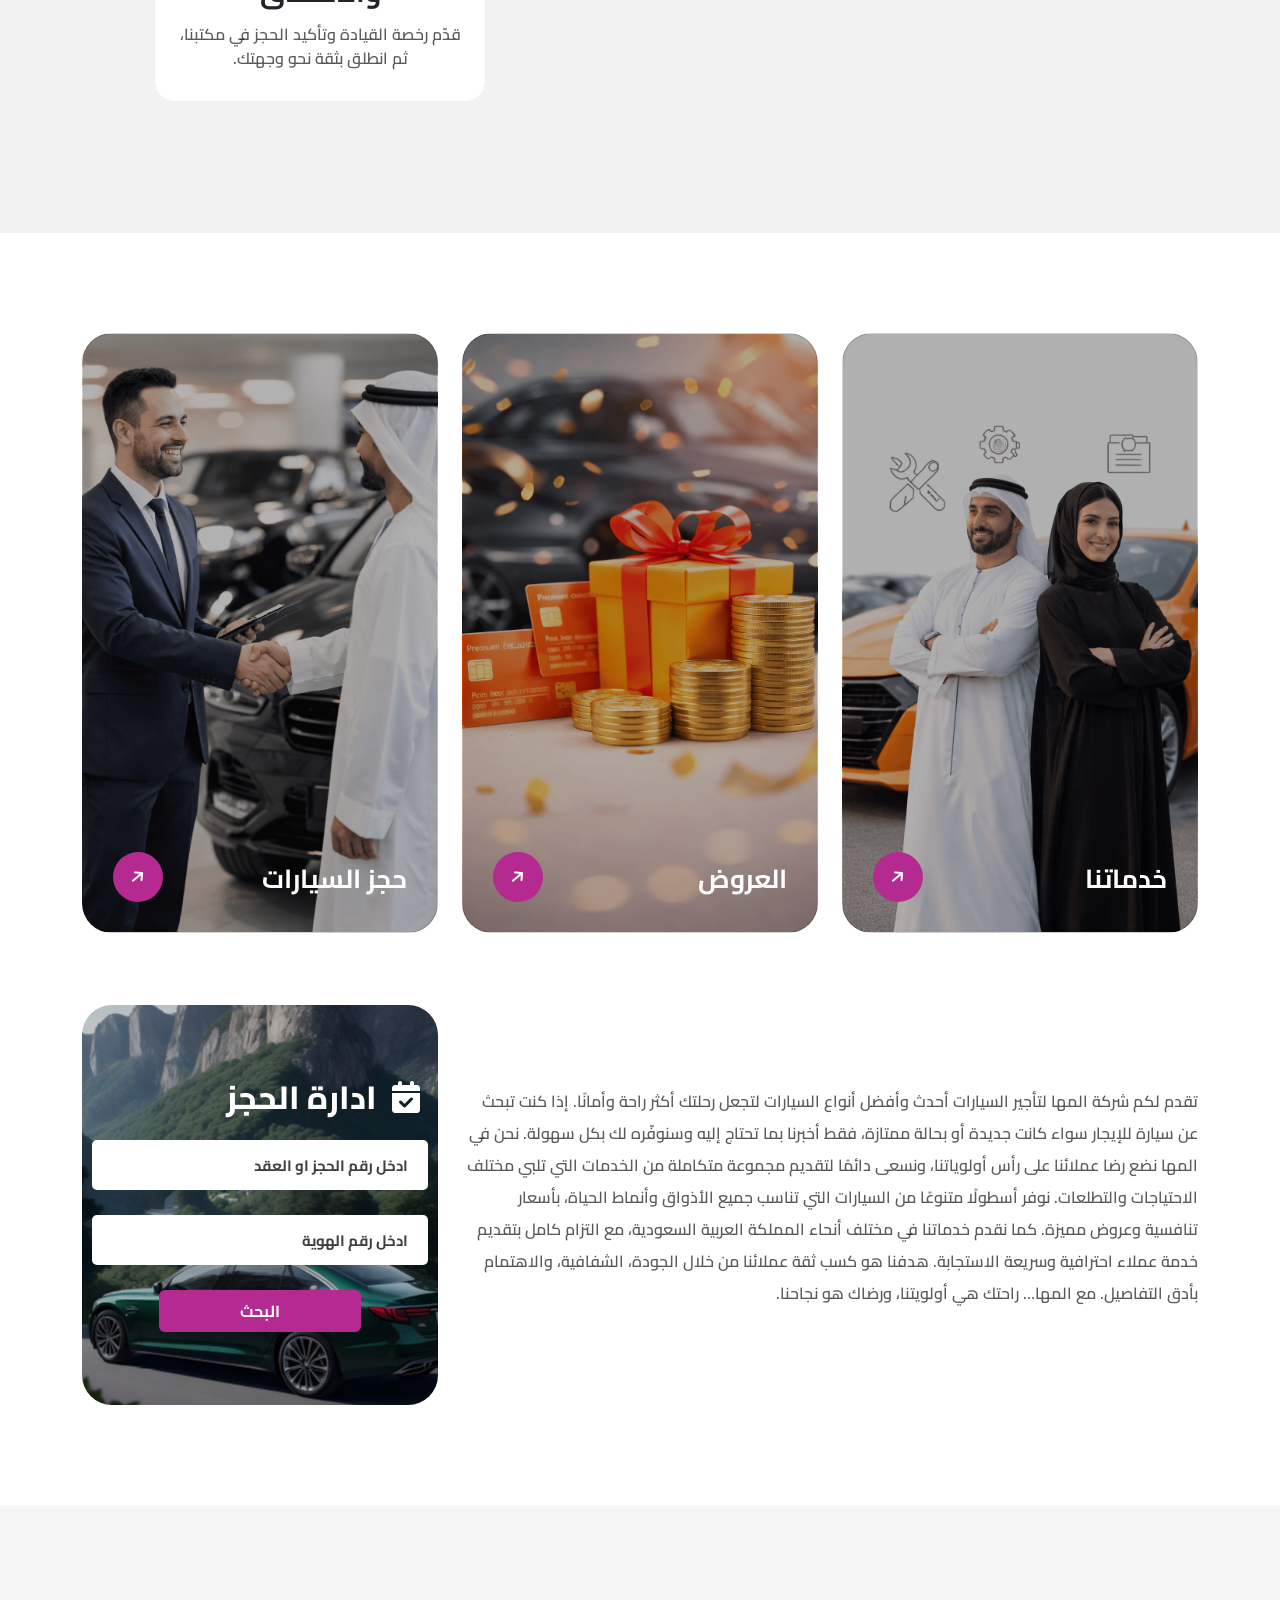
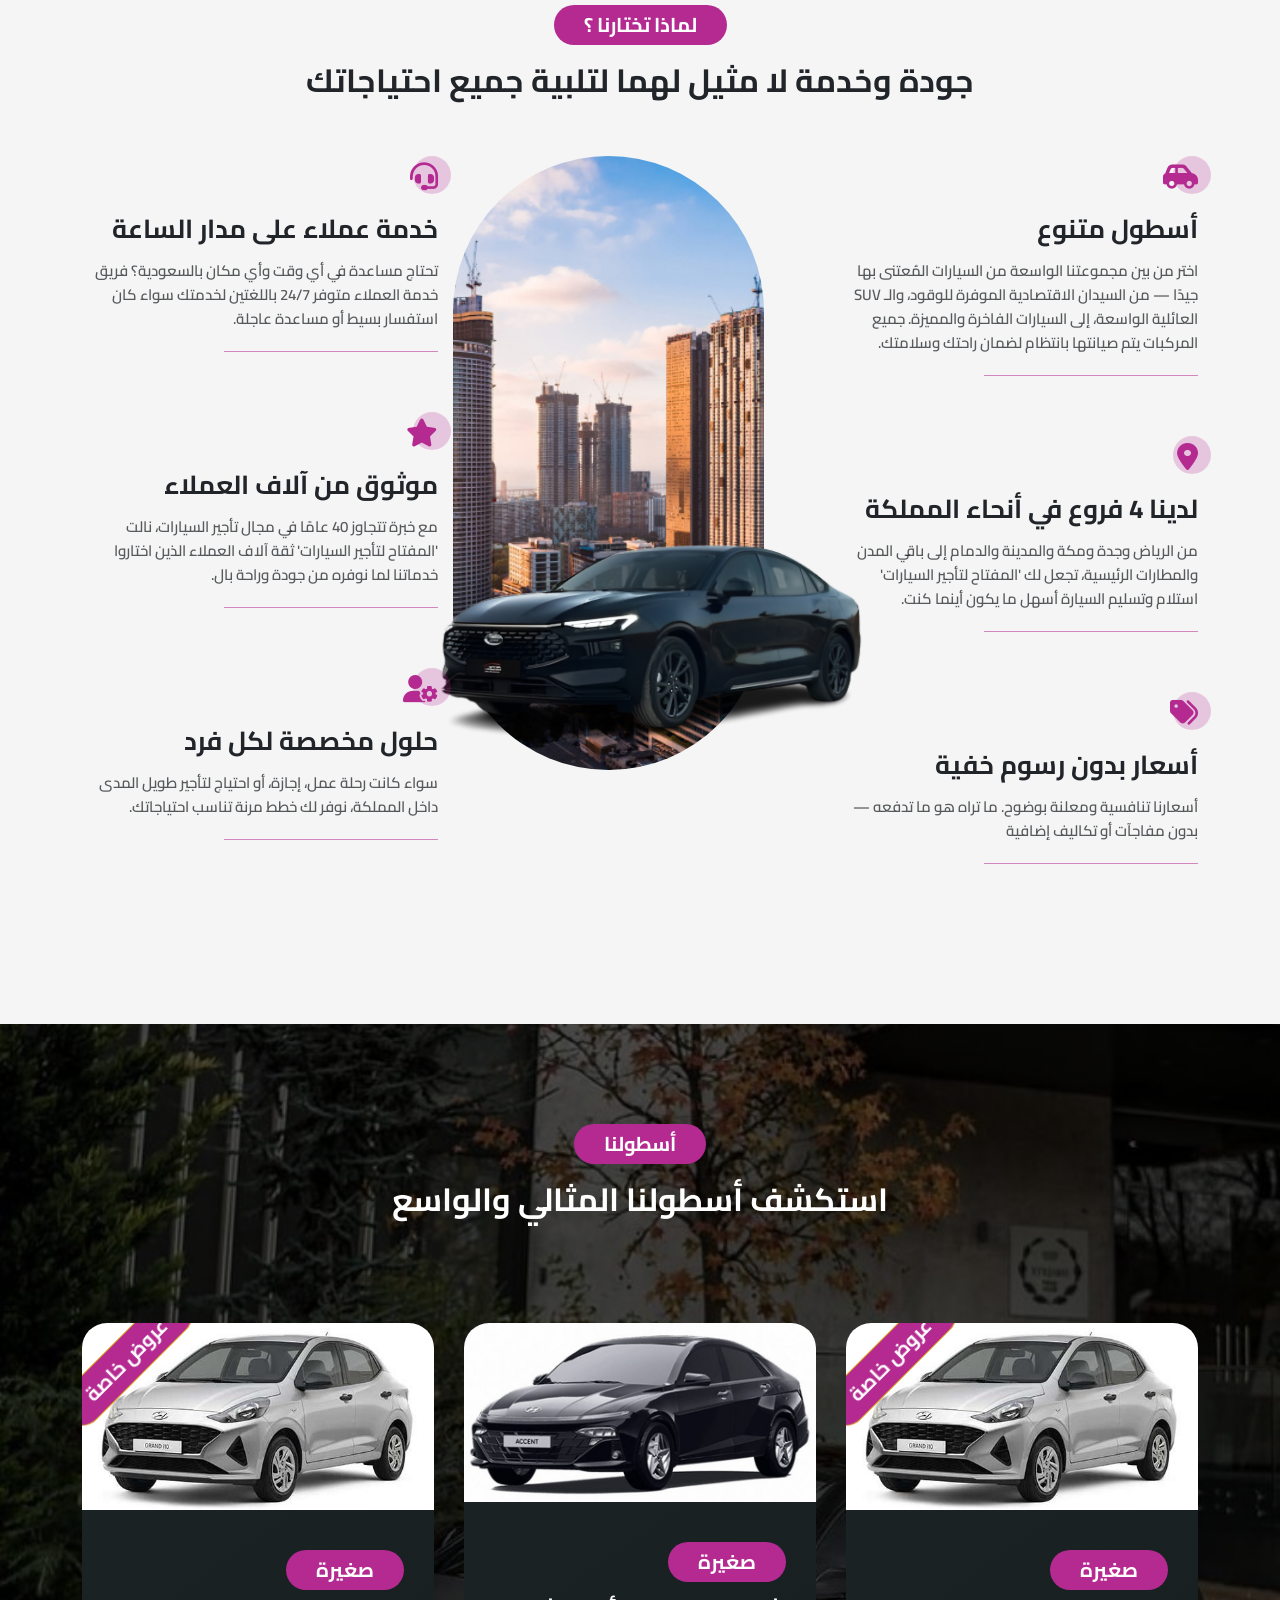
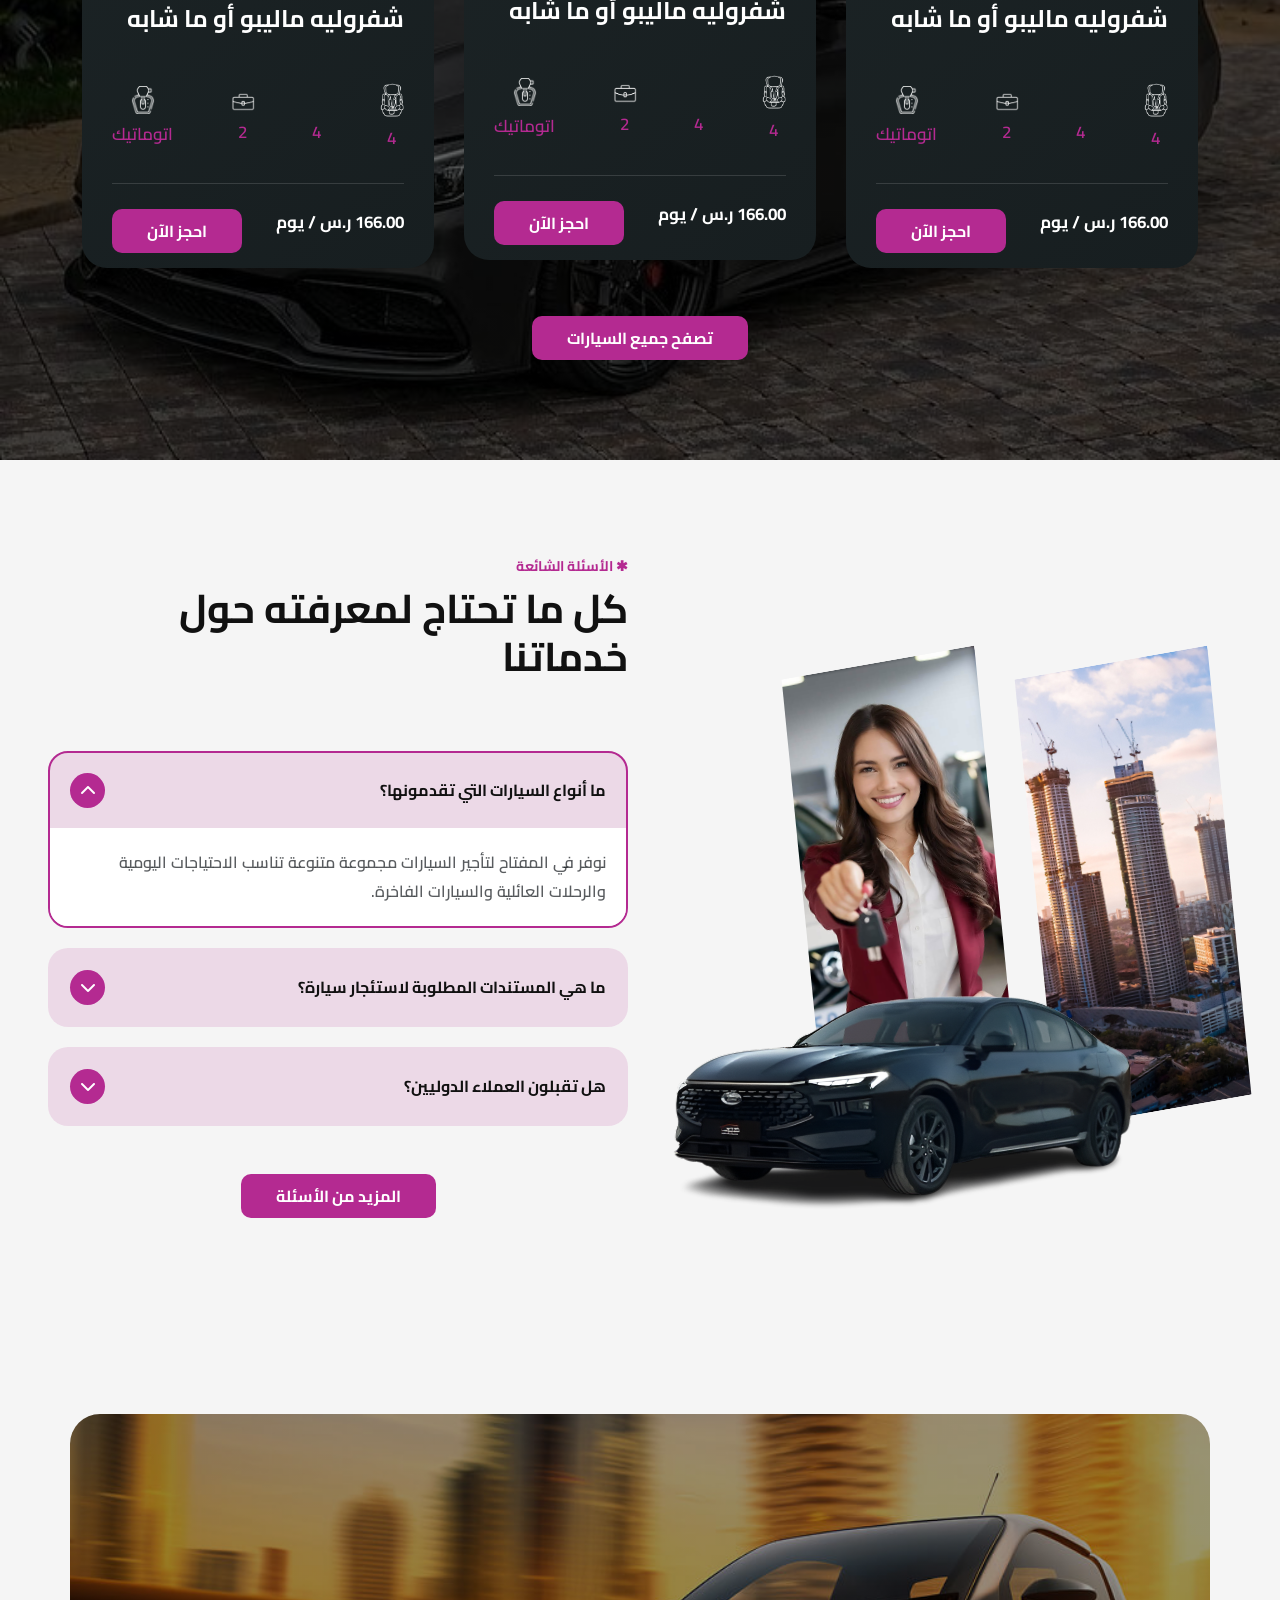
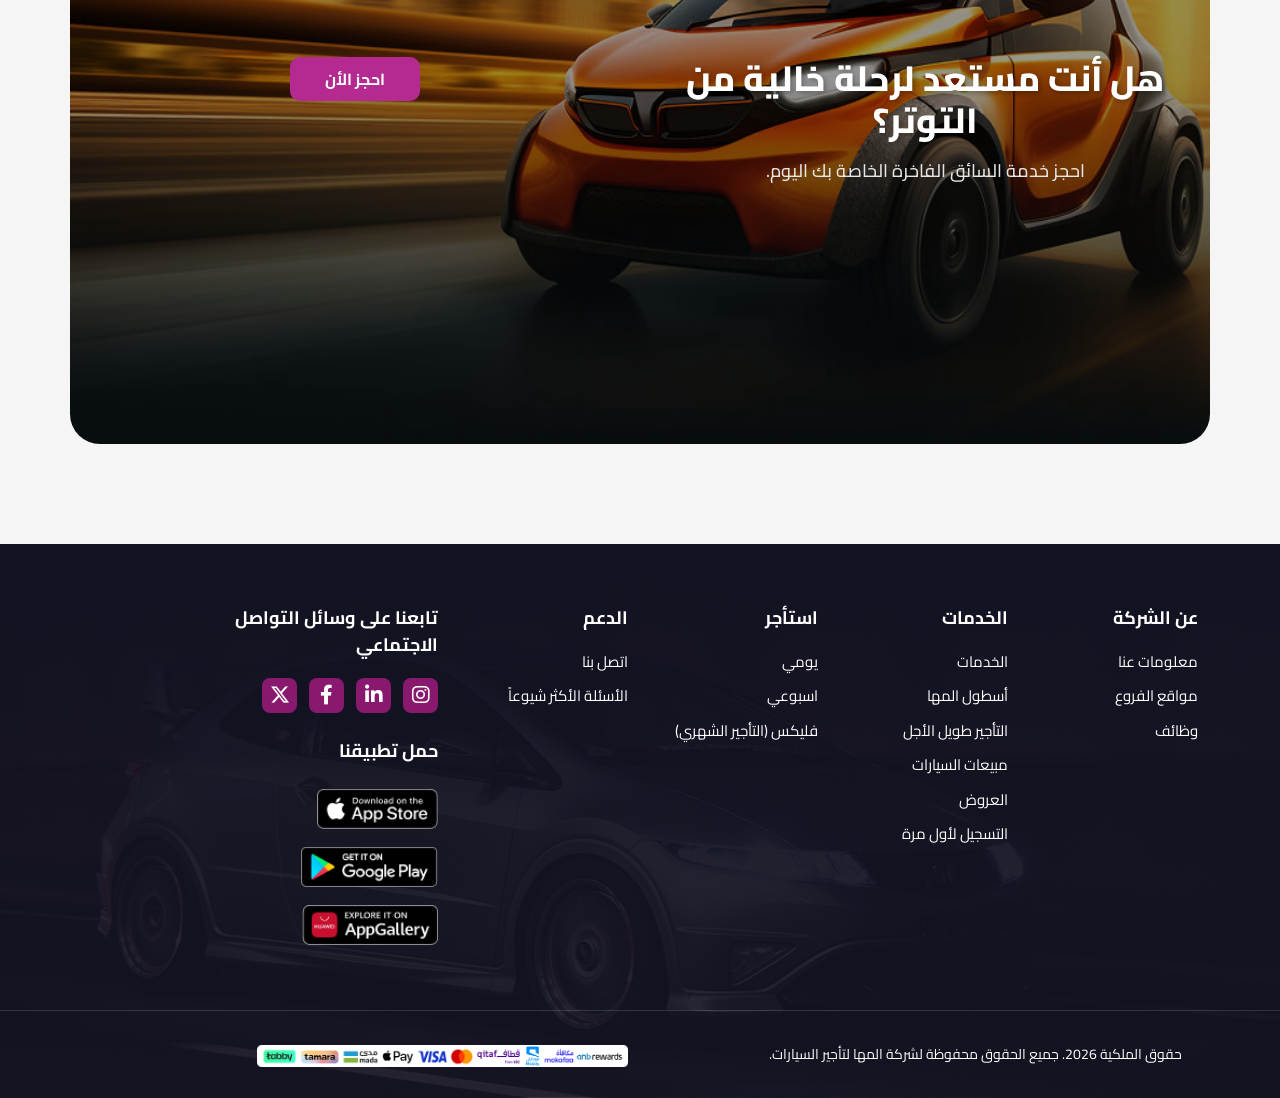
==== commit 0ef91999: "lang edit" ====
--- a/index.html
+++ b/index.html
@@ -27,7 +27,9 @@
                             <span></span>
                             <span></span>
                         </div>
-                        <span class="menu-text">Menu</span>
+                        <span class="menu-text" data-ar="القائمة" data-en="Menu">
+                            القائمة
+                        </span>
                     </button>
                 </div>
                 <div class="header-center">
@@ -36,7 +38,7 @@
                     </div>
                 </div>
                 <div class="header-left pb-3 pb-lg-0">
-                    <a class="btn-booking text-decoration-none" href="index.html#manageReserve">
+                    <a class="btn-booking text-decoration-none" href="#manageReserve">
                         <svg xmlns="http://www.w3.org/2000/svg" width="20" height="20" fill="currentColor"
                             viewBox="0 0 16 16">
                             <path
@@ -46,7 +48,9 @@
                             <path
                                 d="M3 2.5a.5.5 0 0 1 .5-.5H4a.5.5 0 0 0 0-1h-.5A1.5 1.5 0 0 0 2 2.5v12A1.5 1.5 0 0 0 3.5 16h9a1.5 1.5 0 0 0 1.5-1.5v-12A1.5 1.5 0 0 0 12.5 1H12a.5.5 0 0 0 0 1h.5a.5.5 0 0 1 .5.5v12a.5.5 0 0 1-.5.5h-9a.5.5 0 0 1-.5-.5v-12z" />
                         </svg>
-                        <span> إدارة الحجوزات</span>
+                        <span data-ar="إدارة الحجوزات" data-en="Booking Management">
+                            إدارة الحجوزات
+                        </span>
                     </a>
                     <a class="btn-login text-decoration-none" href="login.html">
                         <svg xmlns="http://www.w3.org/2000/svg" width="20" height="20" fill="currentColor"
@@ -54,11 +58,13 @@
                             <path
                                 d="M8 8a3 3 0 1 0 0-6 3 3 0 0 0 0 6zm2-3a2 2 0 1 1-4 0 2 2 0 0 1 4 0zm4 8c0 1-1 1-1 1H3s-1 0-1-1 1-4 6-4 6 3 6 4zm-1-.004c-.001-.246-.154-.986-.832-1.664C11.516 10.68 10.289 10 8 10c-2.29 0-3.516.68-4.168 1.332-.678.678-.83 1.418-.832 1.664h10z" />
                         </svg>
-                        <span> تسجيل دخول</span>
+                        <span data-ar="تسجيل دخول" data-en="Login">
+                            تسجيل دخول
+                        </span>
                     </a>
-                    <button class="btn-lang">
-                        <img src="https://flagcdn.com/w40/sa.png" alt="Saudi Flag" width="20">
-                        <span>العربية</span>
+                    <button class="btn-lang" id="langToggle">
+                        <img src="https://flagcdn.com/w40/us.png" id="langFlag" width="20">
+                        <span data-ar="English" data-en="العربية">English</span>
                     </button>
                 </div>
             </div>
@@ -79,7 +85,9 @@
                     <path
                         d="M8 8a3 3 0 1 0 0-6 3 3 0 0 0 0 6zm2-3a2 2 0 1 1-4 0 2 2 0 0 1 4 0zm4 8c0 1-1 1-1 1H3s-1 0-1-1 1-4 6-4 6 3 6 4zm-1-.004c-.001-.246-.154-.986-.832-1.664C11.516 10.68 10.289 10 8 10c-2.29 0-3.516.68-4.168 1.332-.678.678-.83 1.418-.832 1.664h10z" />
                 </svg>
-                <span>تسجيل دخول</span>
+                <span data-ar="تسجيل دخول" data-en="Login">
+                    تسجيل دخول
+                </span>
             </a>
 
             <a href="index.html" class="nav-item">
@@ -87,7 +95,9 @@
                     <path
                         d="M8.707 1.5a1 1 0 0 0-1.414 0L.646 8.146a.5.5 0 0 0 .708.708L2 8.207V13.5A1.5 1.5 0 0 0 3.5 15h9a1.5 1.5 0 0 0 1.5-1.5V8.207l.646.647a.5.5 0 0 0 .708-.708L13 5.793V2.5a.5.5 0 0 0-.5-.5h-1a.5.5 0 0 0-.5.5v1.293L8.707 1.5ZM13 7.207V13.5a.5.5 0 0 1-.5.5h-9a.5.5 0 0 1-.5-.5V7.207l5-5 5 5Z" />
                 </svg>
-                <span>الصفحة الرئيسية</span>
+                <span data-ar="الصفحة الرئيسية" data-en="Home">
+                    الصفحة الرئيسية
+                </span>
             </a>
 
             <a href="car-booking.html" class="nav-item">
@@ -95,7 +105,9 @@
                     <path
                         d="M0 3.5A.5.5 0 0 1 .5 3H1c.325 0 .617.097.85.268C2.08 3.097 2.372 3 2.697 3H15a1 1 0 0 1 1 1v7a1 1 0 0 1-1 1h-1.5c-.18 0-.356-.021-.518-.06l-1.96.392A.5.5 0 0 1 11 12h-.5a3.5 3.5 0 1 1-7 0H.5a.5.5 0 0 1-.5-.5v-8zm3 9a2.5 2.5 0 0 0 5 0H3z" />
                 </svg>
-                <span>إحجز السيارة</span>
+                <span data-ar="إحجز السيارة" data-en="Book a Car">
+                    إحجز السيارة
+                </span>
             </a>
 
 
@@ -105,14 +117,18 @@
                     <path
                         d="M1 2.5A1.5 1.5 0 0 1 2.5 1h3A1.5 1.5 0 0 1 7 2.5v3A1.5 1.5 0 0 1 5.5 7h-3A1.5 1.5 0 0 1 1 5.5v-3zM2.5 2a.5.5 0 0 0-.5.5v3a.5.5 0 0 0 .5.5h3a.5.5 0 0 0 .5-.5v-3a.5.5 0 0 0-.5-.5h-3zm6.5.5A1.5 1.5 0 0 1 10.5 1h3A1.5 1.5 0 0 1 15 2.5v3A1.5 1.5 0 0 1 13.5 7h-3A1.5 1.5 0 0 1 9 5.5v-3zm1.5-.5a.5.5 0 0 0-.5.5v3a.5.5 0 0 0 .5.5h3a.5.5 0 0 0 .5-.5v-3a.5.5 0 0 0-.5-.5h-3zM1 10.5A1.5 1.5 0 0 1 2.5 9h3A1.5 1.5 0 0 1 7 10.5v3A1.5 1.5 0 0 1 5.5 15h-3A1.5 1.5 0 0 1 1 13.5v-3zm1.5-.5a.5.5 0 0 0-.5.5v3a.5.5 0 0 0 .5.5h3a.5.5 0 0 0 .5-.5v-3a.5.5 0 0 0-.5-.5h-3zm6.5.5A1.5 1.5 0 0 1 10.5 9h3a1.5 1.5 0 0 1 1.5 1.5v3a1.5 1.5 0 0 1-1.5 1.5h-3A1.5 1.5 0 0 1 9 13.5v-3zm1.5-.5a.5.5 0 0 0-.5.5v3a.5.5 0 0 0 .5.5h3a.5.5 0 0 0 .5-.5v-3a.5.5 0 0 0-.5-.5h-3z" />
                 </svg>
-                <span>أسطول المها</span>
+                <span data-ar="أسطول المها" data-en="Al Maha Fleet">
+                    أسطول المها
+                </span>
             </a>
 
             <a href="our-locations.html" class="nav-item">
                 <svg xmlns="http://www.w3.org/2000/svg" width="24" height="24" fill="currentColor" viewBox="0 0 16 16">
                     <path d="M8 16s6-5.686 6-10A6 6 0 0 0 2 6c0 4.314 6 10 6 10zm0-7a3 3 0 1 1 0-6 3 3 0 0 1 0 6z" />
                 </svg>
-                <span>مواقع الفروع</span>
+                <span data-ar="مواقع الفروع" data-en="Branches Locations">
+                    مواقع الفروع
+                </span>
             </a>
 
 
@@ -124,7 +140,9 @@
                     <path
                         d="M9.796 1.343c-.527-1.79-3.065-1.79-3.592 0l-.094.319a.873.873 0 0 1-1.255.52l-.292-.16c-1.64-.892-3.433.902-2.54 2.541l.159.292a.873.873 0 0 1-.52 1.255l-.319.094c-1.79.527-1.79 3.065 0 3.592l.319.094a.873.873 0 0 1 .52 1.255l-.16.292c-.892 1.64.901 3.434 2.541 2.54l.292-.159a.873.873 0 0 1 1.255.52l.094.319c.527 1.79 3.065 1.79 3.592 0l.094-.319a.873.873 0 0 1 1.255-.52l.292.16c1.64.893 3.434-.902 2.54-2.541l-.159-.292a.873.873 0 0 1 .52-1.255l.319-.094c1.79-.527 1.79-3.065 0-3.592l-.319-.094a.873.873 0 0 1-.52-1.255l.16-.292c.893-1.64-.902-3.433-2.541-2.54l-.292.159a.873.873 0 0 1-1.255-.52l-.094-.319z" />
                 </svg>
-                <span>الخدمات</span>
+                <span data-ar="الخدمات" data-en="Services">
+                    الخدمات
+                </span>
             </a>
 
             <a href="offers.html" class="nav-item">
@@ -134,7 +152,9 @@
                     <path
                         d="M5.5 7a1.5 1.5 0 1 0 0-3 1.5 1.5 0 0 0 0 3zm0-2a.5.5 0 1 1 0 1 .5.5 0 0 1 0-1zM1.5 2A1.5 1.5 0 0 0 0 3.5v9A1.5 1.5 0 0 0 1.5 14h13a1.5 1.5 0 0 0 1.5-1.5v-9A1.5 1.5 0 0 0 14.5 2h-13zm13 1a.5.5 0 0 1 .5.5v9a.5.5 0 0 1-.5.5h-13a.5.5 0 0 1-.5-.5v-9a.5.5 0 0 1 .5-.5h13z" />
                 </svg>
-                <span>العروض</span>
+                <span data-ar="العروض" data-en="Offers">
+                    العروض
+                </span>
             </a>
 
             <a href="jobs.html" class="nav-item">
@@ -144,7 +164,9 @@
                         d="M5.216 14A2.238 2.238 0 0 1 5 13c0-1.355.68-2.75 1.936-3.72A6.325 6.325 0 0 0 5 9c-4 0-5 3-5 4s1 1 1 1h4.216z" />
                     <path d="M4.5 8a2.5 2.5 0 1 0 0-5 2.5 2.5 0 0 0 0 5z" />
                 </svg>
-                <span>وظائف</span>
+                <span data-ar="وظائف" data-en="Careers">
+                    وظائف
+                </span>
             </a>
 
             <a href="about-us.html" class="nav-item">
@@ -153,7 +175,9 @@
                     <path
                         d="m8.93 6.588-2.29.287-.082.38.45.083c.294.07.352.176.288.469l-.738 3.468c-.194.897.105 1.319.808 1.319.545 0 1.178-.252 1.465-.598l.088-.416c-.2.176-.492.246-.686.246-.275 0-.375-.193-.304-.533L8.93 6.588zM9 4.5a1 1 0 1 1-2 0 1 1 0 0 1 2 0z" />
                 </svg>
-                <span>معلومات عنا</span>
+                <span data-ar="معلومات عنا" data-en="About Us">
+                    معلومات عنا
+                </span>
             </a>
 
             <a href="contact-us.html" class="nav-item">
@@ -161,7 +185,9 @@
                     <path
                         d="M3.654 1.328a.678.678 0 0 0-1.015-.063L1.605 2.3c-.483.484-.661 1.169-.45 1.77a17.568 17.568 0 0 0 4.168 6.608 17.569 17.569 0 0 0 6.608 4.168c.601.211 1.286.033 1.77-.45l1.034-1.034a.678.678 0 0 0-.063-1.015l-2.307-1.794a.678.678 0 0 0-.58-.122l-2.19.547a1.745 1.745 0 0 1-1.657-.459L5.482 8.062a1.745 1.745 0 0 1-.46-1.657l.548-2.19a.678.678 0 0 0-.122-.58L3.654 1.328zM1.884.511a1.745 1.745 0 0 1 2.612.163L6.29 2.98c.329.423.445.974.315 1.494l-.547 2.19a.678.678 0 0 0 .178.643l2.457 2.457a.678.678 0 0 0 .644.178l2.189-.547a1.745 1.745 0 0 1 1.494.315l2.306 1.794c.829.645.905 1.87.163 2.611l-1.034 1.034c-.74.74-1.846 1.065-2.877.702a18.634 18.634 0 0 1-7.01-4.42 18.634 18.634 0 0 1-4.42-7.009c-.362-1.03-.037-2.137.703-2.877L1.885.511z" />
                 </svg>
-                <span>إتصل بنا</span>
+                <span data-ar="إتصل بنا" data-en="Contact Us">
+                    إتصل بنا
+                </span>
             </a>
 
             <a href="faq.html" class="nav-item">
@@ -169,7 +195,9 @@
                     <path
                         d="M5.255 5.786a.237.237 0 0 0 .241.247h.825c.138 0 .248-.113.266-.25.09-.656.54-1.134 1.342-1.134.686 0 1.314.343 1.314 1.168 0 .635-.374.927-.965 1.371-.673.489-1.206 1.06-1.168 1.987l.003.217a.25.25 0 0 0 .25.246h.811a.25.25 0 0 0 .25-.25v-.105c0-.718.273-.927 1.01-1.486.609-.463 1.244-.977 1.244-2.056 0-1.511-1.276-2.241-2.673-2.241-1.267 0-2.655.59-2.75 2.286zm1.557 5.763c0 .533.425.927 1.01.927.609 0 1.028-.394 1.028-.927 0-.552-.42-.94-1.029-.94-.584 0-1.009.388-1.009.94z" />
                 </svg>
-                <span>الأسئلة الأكثر شيوعاً</span>
+                <span data-ar="الأسئلة الأكثر شيوعاً" data-en="Frequently Asked Questions">
+                    الأسئلة الأكثر شيوعاً
+
             </a>
         </nav>
     </div>
@@ -180,15 +208,29 @@
                     <div class="slide-bg" style="background-image: url('images/slider-1.png');"></div>
                     <div class="container h-100 d-flex align-items-center justify-content-center">
                         <div class="hero-content text-white">
-                            <h3 class="heading-title">
+                            <h3 class="heading-title" data-ar="مرحبا بك في شركة المها"
+                                data-en="Welcome to Al Maha Company">
                                 مرحبا بك في شركة المها
                             </h3>
-                            <h1 class="display-4 fw-bolder">هل ترغب في توفير المزيد على استئجار سيارتك؟</h1>
-                            <p class="mx-auto">سواء كنت تخطط لعطلة نهاية أسبوع، أو رحلة عمل، أو تحتاج فقط إلى سيارة
-                                موثوقة ليوم واحد، نحن نوفر لك مجموعة واسعة من السيارات التي تناسب جميع احتياجاتك.</p>
+                            <h1 class="display-4 fw-bolder" data-ar="هل ترغب في توفير المزيد على استئجار سيارتك؟"
+                                data-en="Do you want to save more on your car rental?">
+                                هل ترغب في توفير المزيد على استئجار سيارتك؟
+                            </h1>
+                            <p class="mx-auto"
+                                data-ar="سواء كنت تخطط لعطلة نهاية أسبوع، أو رحلة عمل، أو تحتاج فقط إلى سيارة موثوقة ليوم واحد، نحن نوفر لك مجموعة واسعة من السيارات التي تناسب جميع احتياجاتك."
+                                data-en="Whether you are planning a weekend, a business trip, or just need a reliable car for a day, we provide a wide range of cars to suit all your needs.">
+                                سواء كنت تخطط لعطلة نهاية أسبوع، أو رحلة عمل، أو تحتاج فقط إلى سيارة موثوقة ليوم واحد،
+                                نحن نوفر لك مجموعة واسعة من السيارات التي تناسب جميع احتياجاتك.
+                            </p>
                             <div class="d-flex flex-wrap gap-3 justify-content-center align-items-center">
-                                <a href="services.html" class="btn btn-main mt-3">اكتشف الخدمات</a>
-                                <a href="about-us.html" class="btn btn-second mt-3">تعلم المزيد</a>
+                                <a href="services.html" class="btn btn-main mt-3" data-ar="اكتشف الخدمات"
+                                    data-en="Discover Services">
+                                    اكتشف الخدمات
+                                </a>
+                                <a href="about-us.html" class="btn btn-second mt-3" data-ar="تعلم المزيد"
+                                    data-en="Learn More">
+                                    تعلم المزيد
+                                </a>
                             </div>
                         </div>
                     </div>
@@ -197,19 +239,28 @@
                     <div class="slide-bg" style="background-image: url('images/slider-2.jpg');"></div>
                     <div class="container h-100 d-flex align-items-center justify-content-center">
                         <div class="hero-content text-white">
-                            <h3 class="heading-title">
+                            <h3 class="heading-title" data-ar="أسطول متنوع وحديث" data-en="Diverse and Modern Fleet">
                                 أسطول متنوع وحديث
                             </h3>
-                            <h1 class="display-4 fw-bolder">
+                            <h1 class="display-4 fw-bolder" data-ar="اختر السيارة المناسبة لرحلتك بكل سهولة"
+                                data-en="Choose the Right Car for Your Trip Easily">
                                 اختر السيارة المناسبة لرحلتك بكل سهولة
                             </h1>
-                            <p class="mx-auto">
-                                نقدم لك مجموعة متنوعة من السيارات الاقتصادية والفاخرة والعائلية
-                                لتناسب جميع احتياجاتك سواء داخل المدينة أو للسفر لمسافات طويلة.
+                            <p class="mx-auto"
+                                data-ar="نقدم لك مجموعة متنوعة من السيارات الاقتصادية والفاخرة والعائلية لتناسب جميع احتياجاتك سواء داخل المدينة أو للسفر لمسافات طويلة."
+                                data-en="We offer you a wide range of economy, luxury, and family cars to suit all your needs, whether inside the city or for long-distance travel.">
+                                نقدم لك مجموعة متنوعة من السيارات الاقتصادية والفاخرة والعائلية لتناسب جميع احتياجاتك
+                                سواء داخل المدينة أو للسفر لمسافات طويلة.
                             </p>
                             <div class="d-flex flex-wrap gap-3 justify-content-center align-items-center">
-                                <a href="fleet.html" class="btn btn-main mt-3">عرض السيارات</a>
-                                <a href="car-booking.html" class="btn btn-second mt-3">احجز الآن</a>
+                                <a href="fleet.html" class="btn btn-main mt-3" data-ar="عرض السيارات"
+                                    data-en="View Cars">
+                                    عرض السيارات
+                                </a>
+                                <a href="car-booking.html" class="btn btn-second mt-3" data-ar="احجز الآن"
+                                    data-en="Book Now">
+                                    احجز الآن
+                                </a>
                             </div>
                         </div>
                     </div>
@@ -218,19 +269,28 @@
                     <div class="slide-bg" style="background-image: url('images/slider-3.png');"></div>
                     <div class="container h-100 d-flex align-items-center justify-content-center">
                         <div class="hero-content text-white">
-                            <h3 class="heading-title">
+                            <h3 class="heading-title" data-ar="أفضل الأسعار والعروض" data-en="Best Prices and Offers">
                                 أفضل الأسعار والعروض
                             </h3>
-                            <h1 class="display-4 fw-bolder">
+                            <h1 class="display-4 fw-bolder" data-ar="استمتع بعروض حصرية وخصومات مميزة"
+                                data-en="Enjoy Exclusive Deals and Special Discounts">
                                 استمتع بعروض حصرية وخصومات مميزة
                             </h1>
-                            <p class="mx-auto">
-                                احصل على أفضل قيمة مقابل المال مع عروضنا الخاصة
-                                وخدمة عملاء متاحة على مدار الساعة لضمان راحتك الكاملة.
+                            <p class="mx-auto"
+                                data-ar="احصل على أفضل قيمة مقابل المال مع عروضنا الخاصة وخدمة عملاء متاحة على مدار الساعة لضمان راحتك الكاملة."
+                                data-en="Get the best value for your money with our special offers and 24/7 customer service to ensure your complete comfort.">
+                                احصل على أفضل قيمة مقابل المال مع عروضنا الخاصة وخدمة عملاء متاحة على مدار الساعة لضمان
+                                راحتك الكاملة.
                             </p>
                             <div class="d-flex flex-wrap gap-3 justify-content-center align-items-center">
-                                <a href="offers.html" class="btn btn-main mt-3">اطلع على العروض</a>
-                                <a href="contact-us.html" class="btn btn-second mt-3">تواصل معنا</a>
+                                <a href="offers.html" class="btn btn-main mt-3" data-ar="اطلع على العروض"
+                                    data-en="View Offers">
+                                    اطلع على العروض
+                                </a>
+                                <a href="contact-us.html" class="btn btn-second mt-3" data-ar="تواصل معنا"
+                                    data-en="Contact Us">
+                                    تواصل معنا
+                                </a>
                             </div>
                         </div>
                     </div>
@@ -246,155 +306,199 @@
                     <div class="col-lg-6 justify-content-start">
                         <div class="booking-content">
                             <div class="tab-buttons">
-                                <button class="tab-btn active" data-tab="daily">يومي</button>
-                                <button class="tab-btn" data-tab="weekly">اسبوعي</button>
-                                <button class="tab-btn" data-tab="monthly">فليكس ( للتأجير الشهري )</button>
+                                <button class="tab-btn active" data-tab="daily" data-ar="يومي" data-en="Daily">
+                                    يومي
+                                </button>
+                                <button class="tab-btn" data-tab="weekly" data-ar="اسبوعي" data-en="Weekly">
+                                    اسبوعي
+                                </button>
+                                <button class="tab-btn" data-tab="monthly" data-ar="فليكس ( للتأجير الشهري )"
+                                    data-en="Flex (Monthly Rental)">
+                                    فليكس ( للتأجير الشهري )
+                                </button>
                             </div>
                             <form class="booking-form">
                                 <div class="row g-4 daily-reserve">
                                     <div class="col-md-6">
                                         <div class="form-group">
-                                            <label>موقع الاستلام</label>
+                                            <label data-ar="موقع الاستلام" data-en="Pickup Location">موقع
+                                                الاستلام</label>
                                             <div class="input-wrapper location-wrapper">
                                                 <i class="fas fa-map-marker-alt"></i>
                                                 <input type="text" class="form-control location-input"
-                                                    id="pickupLocation" placeholder="اختر فرع الاستلام">
+                                                    id="pickupLocation" placeholder="اختر فرع الاستلام"
+                                                    data-ar="اختر فرع الاستلام"
+                                                    data-en="Select Pickup Branch">
                                                 <div class="mega-location-dropdown">
                                                     <div class="mega-container">
                                                         <div class="mega-categories">
-                                                            <div class="mega-category active" data-type="airports">
+                                                            <div class="mega-category active" data-type="airports"
+                                                                data-ar="المطارات" data-en="Airports">
                                                                 المطارات
                                                             </div>
-                                                            <div class="mega-category" data-type="branches">جميع الفروع
+                                                            <div class="mega-category" data-type="branches"
+                                                                data-ar="جميع الفروع" data-en="All Branches">
+                                                                جميع الفروع
                                                             </div>
                                                         </div>
                                                         <div class="mega-branches">
                                                             <div class="mega-branch-item" data-name="مطار أبها"
                                                                 data-hours="24 ساعة"
-                                                                data-location="مطار أبها - صالة الوصول">
+                                                                data-location="مطار أبها - صالة الوصول"
+                                                                data-ar="مطار أبها" data-en="Abha Airport">
                                                                 مطار أبها
                                                             </div>
-
                                                             <div class="mega-branch-item" data-name="مطار الأحساء"
                                                                 data-hours="6 ص - 12 م"
-                                                                data-location="مطار الأحساء - البوابة الرئيسية">
+                                                                data-location="مطار الأحساء - البوابة الرئيسية"
+                                                                data-ar="مطار الأحساء" data-en="Al Ahsa Airport">
                                                                 مطار الأحساء
                                                             </div>
-
                                                             <div class="mega-branch-item" data-name="الفرع الرئيسي"
-                                                                data-hours="8 ص - 11 م" data-location="شارع الملك فهد">
+                                                                data-hours="8 ص - 11 م" data-location="شارع الملك فهد"
+                                                                data-ar="الفرع الرئيسي" data-en="Main Branch">
                                                                 الفرع الرئيسي
                                                             </div>
-
                                                         </div>
                                                         <div class="mega-info">
-                                                            <h6>توقيت الفرع</h6>
-                                                            <p id="branchHours">اختر فرع لعرض التفاصيل</p>
-
-                                                            <h6>موقع الفرع</h6>
-                                                            <p id="branchLocation">---</p>
+                                                            <h6 data-ar="توقيت الفرع" data-en="Branch Hours">توقيت الفرع
+                                                            </h6>
+                                                            <p id="branchHours" data-ar="اختر فرع لعرض التفاصيل"
+                                                                data-en="Select a branch to view details">
+                                                                اختر فرع لعرض التفاصيل
+                                                            </p>
+
+                                                            <h6 data-ar="موقع الفرع" data-en="Branch Location">موقع
+                                                                الفرع</h6>
+                                                            <p id="branchLocation" data-ar="---" data-en="---">---</p>
                                                         </div>
                                                     </div>
                                                 </div>
                                             </div>
                                         </div>
                                     </div>
+
                                     <div class="col-md-6">
                                         <div class="form-group drop-off-group">
-                                            <label>موقع التسليم</label>
+                                            <label data-ar="موقع التسليم" data-en="Drop-off Location">موقع
+                                                التسليم</label>
                                             <div class="input-wrapper location-wrapper">
                                                 <i class="fas fa-map-marker-alt"></i>
                                                 <input type="text" class="form-control location-input"
-                                                    id="dropoffLocation" placeholder="اختر فرع التوصيل">
+                                                    id="dropoffLocation" placeholder="اختر فرع التوصيل"
+                                                    data-ar="اختر فرع التوصيل"
+                                                    data-en="Select Drop-off Branch">
                                                 <div class="mega-location-dropdown">
                                                     <div class="mega-container">
                                                         <div class="mega-categories">
-                                                            <div class="mega-category active" data-type="airports">
+                                                            <div class="mega-category active" data-type="airports"
+                                                                data-ar="المطارات" data-en="Airports">
                                                                 المطارات
                                                             </div>
-                                                            <div class="mega-category" data-type="branches">جميع الفروع
+                                                            <div class="mega-category" data-type="branches"
+                                                                data-ar="جميع الفروع" data-en="All Branches">
+                                                                جميع الفروع
                                                             </div>
                                                         </div>
                                                         <div class="mega-branches">
                                                             <div class="mega-branch-item" data-name="مطار أبها"
                                                                 data-hours="24 ساعة"
-                                                                data-location="مطار أبها - صالة الوصول">
+                                                                data-location="مطار أبها - صالة الوصول"
+                                                                data-ar="مطار أبها" data-en="Abha Airport">
                                                                 مطار أبها
                                                             </div>
-
                                                             <div class="mega-branch-item" data-name="مطار الأحساء"
                                                                 data-hours="6 ص - 12 م"
-                                                                data-location="مطار الأحساء - البوابة الرئيسية">
+                                                                data-location="مطار الأحساء - البوابة الرئيسية"
+                                                                data-ar="مطار الأحساء" data-en="Al Ahsa Airport">
                                                                 مطار الأحساء
                                                             </div>
-
                                                             <div class="mega-branch-item" data-name="الفرع الرئيسي"
-                                                                data-hours="8 ص - 11 م" data-location="شارع الملك فهد">
+                                                                data-hours="8 ص - 11 م" data-location="شارع الملك فهد"
+                                                                data-ar="الفرع الرئيسي" data-en="Main Branch">
                                                                 الفرع الرئيسي
                                                             </div>
-
                                                         </div>
                                                         <div class="mega-info">
-                                                            <h6>توقيت الفرع</h6>
-                                                            <p id="branchHours">اختر فرع لعرض التفاصيل</p>
-
-                                                            <h6>موقع الفرع</h6>
-                                                            <p id="branchLocation">---</p>
+                                                            <h6 data-ar="توقيت الفرع" data-en="Branch Hours">توقيت الفرع
+                                                            </h6>
+                                                            <p id="branchHours" data-ar="اختر فرع لعرض التفاصيل"
+                                                                data-en="Select a branch to view details">
+                                                                اختر فرع لعرض التفاصيل
+                                                            </p>
+
+                                                            <h6 data-ar="موقع الفرع" data-en="Branch Location">موقع
+                                                                الفرع</h6>
+                                                            <p id="branchLocation" data-ar="---" data-en="---">---</p>
                                                         </div>
                                                     </div>
                                                 </div>
                                             </div>
                                         </div>
                                     </div>
+
                                     <div class="col-md-6">
                                         <div class="form-group">
-                                            <label>تاريخ الاستلام</label>
+                                            <label data-ar="تاريخ الاستلام" data-en="Pickup Date">تاريخ الاستلام</label>
                                             <div class="input-wrapper">
                                                 <i class="fas fa-calendar"></i>
                                                 <input type="text" class="form-control date-picker" id="pickup-date"
-                                                    placeholder="00/00/0000">
+                                                    placeholder="00/00/0000" data-ar="00/00/0000"
+                                                    data-en="00/00/0000">
                                             </div>
                                         </div>
                                     </div>
+
                                     <div class="col-md-6">
                                         <div class="form-group">
-                                            <label>وقت الاستلام</label>
+                                            <label data-ar="وقت الاستلام" data-en="Pickup Time">وقت الاستلام</label>
                                             <div class="input-wrapper">
                                                 <i class="fas fa-clock"></i>
-                                                <input type="text" class="form-control" placeholder="00:00">
+                                                <input type="text" class="form-control" placeholder="00:00"
+                                                    data-ar="00:00" data-en="00:00">
                                             </div>
                                         </div>
                                     </div>
+
                                     <div class="col-md-6">
                                         <div class="form-group">
-                                            <label>تاريخ التسليم</label>
+                                            <label data-ar="تاريخ التسليم" data-en="Return Date">تاريخ التسليم</label>
                                             <div class="input-wrapper">
                                                 <i class="fas fa-calendar"></i>
                                                 <input type="text" class="form-control date-picker" id="return-date"
-                                                    placeholder="00/00/0000">
+                                                    placeholder="00/00/0000" data-ar="00/00/0000"
+                                                    data-en="00/00/0000">
                                             </div>
                                         </div>
                                     </div>
+
                                     <div class="col-md-6">
                                         <div class="form-group duration-group">
-                                            <label>وقت التسليم</label>
+                                            <label data-ar="وقت التسليم" data-en="Return Time">وقت التسليم</label>
                                             <div class="input-wrapper">
                                                 <i class="fas fa-clock"></i>
-                                                <input type="text" class="form-control" placeholder="00:00">
+                                                <input type="text" class="form-control" placeholder="00:00"
+                                                    data-ar="00:00" data-en="00:00">
                                             </div>
                                         </div>
                                     </div>
+
                                     <div class="col-md-6">
                                         <div class="form-group month-reserve" style="display: none;">
-                                            <label>المده</label>
+                                            <label data-ar="المده" data-en="Duration">المده</label>
                                             <div class="input-wrapper">
                                                 <i class="fas fa-clock"></i>
-                                                <input type="text" class="form-control" placeholder="شهر مايو">
+                                                <input type="text" class="form-control" placeholder="شهر مايو"
+                                                    data-ar="شهر مايو" data-en="May Month">
                                             </div>
                                         </div>
                                     </div>
                                 </div>
-                                <a href="#" type="submit" class="btn-next text-decoration-none text-center">بحث</a>
+
+                                <a href="#" type="submit" class="btn-next text-decoration-none text-center"
+                                    data-ar="بحث" data-en="Search">
+                                    بحث
+                                </a>
                             </form>
                         </div>
                     </div>
@@ -406,7 +510,9 @@
                                     <span class="block h-20 w-px bg-primary"></span>
                                     <span class="block h-30 w-px bg-primary"></span>
                                 </div>
-                                <h2>استئجار سيارة في ثلاث خطوات بسيطة</h2>
+                                <h2 data-ar="استئجار سيارة في ثلاث خطوات بسيطة" data-en="Rent a Car in 3 Simple Steps">
+                                    استئجار سيارة في ثلاث خطوات بسيطة
+                                </h2>
                                 <div class="d-flex gap-2 align-items-center">
                                     <div class="d-flex align-items-center justify-content-center gap-1 ">
                                         <span class="block h-30 w-px bg-primary"></span>
@@ -420,9 +526,17 @@
                                     <div class="icon">
                                         <i class="fa-solid fa-car-side"></i>
                                     </div>
-                                    <h3> <span class="text-purple">01.</span> اختر سيارتك واحجز</h3>
-                                    <p class="text-muted fw-semibold">حدد التواريخ ومكان الاستلام، واستعرض تشكيلتنا
-                                        المتنوعة من السيارات.</p>
+                                    <h3>
+                                        <span class="text-purple">01.</span>
+                                        <span data-ar="اختر سيارتك واحجز" data-en="Choose Your Car and Book">
+                                            اختر سيارتك واحجز
+                                        </span>
+                                    </h3>
+                                    <p class="text-muted fw-semibold"
+                                        data-ar="حدد التواريخ ومكان الاستلام، واستعرض تشكيلتنا المتنوعة من السيارات."
+                                        data-en="Select your dates and pickup location, and browse our diverse car collection.">
+                                        حدد التواريخ ومكان الاستلام، واستعرض تشكيلتنا المتنوعة من السيارات.
+                                    </p>
                                 </div>
                             </div>
                             <div class="col-lg-6">
@@ -430,9 +544,17 @@
                                     <div class="icon">
                                         <i class="fa-solid fa-credit-card"></i>
                                     </div>
-                                    <h3><span class="text-purple">02.</span> تأكيد الحجز والدفع</h3>
-                                    <p class="text-muted fw-semibold">قم بإتمام حجزك بسهولة وأمان عبر الإنترنت مع تسعير
-                                        شفاف يشمل جميع التكاليف.</p>
+                                    <h3>
+                                        <span class="text-purple">02.</span>
+                                        <span data-ar="تأكيد الحجز والدفع" data-en="Confirm Booking & Payment">
+                                            تأكيد الحجز والدفع
+                                        </span>
+                                    </h3>
+                                    <p class="text-muted fw-semibold"
+                                        data-ar="قم بإتمام حجزك بسهولة وأمان عبر الإنترنت مع تسعير شفاف يشمل جميع التكاليف."
+                                        data-en="Complete your booking easily and securely online with transparent pricing covering all costs.">
+                                        قم بإتمام حجزك بسهولة وأمان عبر الإنترنت مع تسعير شفاف يشمل جميع التكاليف.
+                                    </p>
                                 </div>
                             </div>
                             <div class="col-lg-7">
@@ -440,9 +562,17 @@
                                     <div class="icon">
                                         <i class="fa-solid fa-map-location-dot"></i>
                                     </div>
-                                    <h3> <span class="text-purple">03.</span> استلام السيارة والانطلاق</h3>
-                                    <p class="text-muted fw-semibold">قدّم رخصة القيادة وتأكيد الحجز في مكتبنا، ثم انطلق
-                                        بثقة نحو وجهتك.</p>
+                                    <h3>
+                                        <span class="text-purple">03.</span>
+                                        <span data-ar="استلام السيارة والانطلاق" data-en="Pick Up the Car & Go">
+                                            استلام السيارة والانطلاق
+                                        </span>
+                                    </h3>
+                                    <p class="text-muted fw-semibold"
+                                        data-ar="قدّم رخصة القيادة وتأكيد الحجز في مكتبنا، ثم انطلق بثقة نحو وجهتك."
+                                        data-en="Present your driving license and booking confirmation at our office, then confidently head to your destination.">
+                                        قدّم رخصة القيادة وتأكيد الحجز في مكتبنا، ثم انطلق بثقة نحو وجهتك.
+                                    </p>
                                 </div>
                             </div>
                         </div>
@@ -456,7 +586,9 @@
             <div class="row g-4">
                 <div class="col-lg-4">
                     <a href="services.html" class="card card-1 text-decoration-none">
-                        <h2>خدماتنا</h2>
+                        <h2 data-ar="خدماتنا" data-en="Our Services">
+                            خدماتنا
+                        </h2>
                         <div class="icon">
                             <i class="fas fa-arrow-right"></i>
                         </div>
@@ -464,15 +596,19 @@
                 </div>
                 <div class="col-lg-4">
                     <a href="offers.html" class="card card-2 text-decoration-none">
-                        <h2>العروض</h2>
+                        <h2 data-ar="العروض" data-en="Offers">
+                            العروض
+                        </h2>
                         <div class="icon">
                             <i class="fas fa-arrow-right"></i>
                         </div>
                     </a>
                 </div>
                 <div class="col-lg-4">
-                    <a href="car-selling.html" class="card card-3 text-decoration-none">
-                        <h2> مبيعات السيارات</h2>
+                    <a href="car-booking.html" class="card card-3 text-decoration-none">
+                        <h2 data-ar="حجز السيارات" data-en="Car Booking">
+                            حجز السيارات
+                        </h2>
                         <div class="icon">
                             <i class="fas fa-arrow-right"></i>
                         </div>
@@ -482,7 +618,9 @@
             <div class="row g-4 mt-5 align-items-center" id="manageReserve">
                 <div class="col-lg-8">
                     <div class="content">
-                        <p class="text-muted fw-semibold lh-lg">
+                        <p class="text-muted fw-semibold lh-lg"
+                            data-ar="تقدم لكم شركة المها لتأجير السيارات أحدث وأفضل أنواع السيارات لتجعل رحلتك أكثر راحة وأمانًا. إذا كنت تبحث عن سيارة للإيجار سواء كانت جديدة أو بحالة ممتازة، فقط أخبرنا بما تحتاج إليه وسنوفّره لك بكل سهولة. نحن في المها نضع رضا عملائنا على رأس أولوياتنا، ونسعى دائمًا لتقديم مجموعة متكاملة من الخدمات التي تلبي مختلف الاحتياجات والتطلعات. نوفر أسطولًا متنوعًا من السيارات التي تناسب جميع الأذواق وأنماط الحياة، بأسعار تنافسية وعروض مميزة. كما نقدم خدماتنا في مختلف أنحاء المملكة العربية السعودية، مع التزام كامل بتقديم خدمة عملاء احترافية وسريعة الاستجابة. هدفنا هو كسب ثقة عملائنا من خلال الجودة، الشفافية، والاهتمام بأدق التفاصيل. مع المها… راحتك هي أولويتنا، ورضاك هو نجاحنا."
+                            data-en="Al Maha Car Rental offers you the latest and best types of cars to make your journey more comfortable and safe. Whether you are looking for a car for rent, new or in excellent condition, just tell us what you need and we will provide it easily. At Al Maha, customer satisfaction is our top priority, and we always strive to provide a comprehensive range of services that meet various needs and expectations. We offer a diverse fleet of cars to suit all tastes and lifestyles, at competitive prices and special offers. We also provide our services across Saudi Arabia, with full commitment to professional and responsive customer service. Our goal is to earn our customers' trust through quality, transparency, and attention to the finest details. With Al Maha… your comfort is our priority, and your satisfaction is our success.">
                             تقدم لكم شركة المها لتأجير السيارات أحدث وأفضل أنواع السيارات لتجعل رحلتك أكثر راحة وأمانًا.
                             إذا كنت تبحث عن سيارة للإيجار سواء كانت جديدة أو بحالة ممتازة، فقط أخبرنا بما تحتاج إليه
                             وسنوفّره لك بكل سهولة.
@@ -494,9 +632,11 @@
                             كما نقدم خدماتنا في مختلف أنحاء المملكة العربية السعودية، مع التزام كامل بتقديم خدمة عملاء
                             احترافية وسريعة الاستجابة. هدفنا هو كسب ثقة عملائنا من خلال الجودة، الشفافية، والاهتمام بأدق
                             التفاصيل.
-                            <br>
-                            <br>
-                            <span class="text-purple fw-bold"> مع المها… راحتك هي أولويتنا، ورضاك هو نجاحنا.</span>
+                            <br><br>
+                            <span class="text-purple fw-bold" data-ar="مع المها… راحتك هي أولويتنا، ورضاك هو نجاحنا."
+                                data-en="With Al Maha… your comfort is our priority, and your satisfaction is our success.">
+                                مع المها… راحتك هي أولويتنا، ورضاك هو نجاحنا.
+                            </span>
                         </p>
                     </div>
                 </div>
@@ -505,17 +645,21 @@
                         <form action="">
                             <h2 class="mb-4 text-white">
                                 <i class="fa-solid fa-calendar-check mx-2"></i>
-                                <span class="">ادارة الحجز</span>
+                                <span data-ar="ادارة الحجز" data-en="Booking Management">
+                                    ادارة الحجز
+                                </span>
                             </h2>
                             <div class="form-group">
                                 <input class="form-control" type="number" placeholder="ادخل رقم الحجز او العقد"
+                                    data-ar="ادخل رقم الحجز او العقد" data-en="Enter Booking or Contract Number"
                                     required>
                             </div>
                             <div class="form-group">
-                                <input class="form-control" type="number" placeholder="ادخل رقم الهوية" required>
+                                <input class="form-control" type="number" placeholder="ادخل رقم الهوية"
+                                    data-ar="ادخل رقم الهوية" data-en="Enter ID Number" required>
                             </div>
                             <div class="d-flex justify-content-center">
-                                <button class="btn btn-submit">
+                                <button class="btn btn-submit" data-ar="البحث" data-en="Search">
                                     البحث
                                 </button>
                             </div>
@@ -528,8 +672,11 @@
     <section class="feature-section">
         <div class="container">
             <div class="heading text-center d-flex flex-column gap-3 mb-5 justify-content-center align-items-center">
-                <span> لماذا تختارنا ؟</span>
-                <h2 class="text-center">
+                <span data-ar="لماذا تختارنا ؟" data-en="Why Choose Us?">
+                    لماذا تختارنا ؟
+                </span>
+                <h2 class="text-center" data-ar="جودة وخدمة لا مثيل لهما لتلبية جميع احتياجاتك"
+                    data-en="Unmatched Quality and Service to Meet All Your Needs">
                     جودة وخدمة لا مثيل لهما لتلبية جميع احتياجاتك
                 </h2>
             </div>
@@ -539,27 +686,45 @@
                         <div class="icon">
                             <i class="fa-solid fa-car-side"></i>
                         </div>
-                        <h5>أسطول متنوع</h5>
-                        <p class="text-muted">اختر من بين مجموعتنا الواسعة من السيارات المُعتنى بها جيدًا — من السيدان
-                            الاقتصادية الموفرة للوقود، والـ SUV العائلية الواسعة، إلى السيارات الفاخرة والمميزة. جميع
-                            المركبات يتم صيانتها بانتظام لضمان راحتك وسلامتك.</p>
+                        <h5 data-ar="أسطول متنوع" data-en="Diverse Fleet">
+                            أسطول متنوع
+                        </h5>
+                        <p class="text-muted"
+                            data-ar="اختر من بين مجموعتنا الواسعة من السيارات المُعتنى بها جيدًا — من السيدان الاقتصادية الموفرة للوقود، والـ SUV العائلية الواسعة، إلى السيارات الفاخرة والمميزة. جميع المركبات يتم صيانتها بانتظام لضمان راحتك وسلامتك."
+                            data-en="Choose from our wide range of well-maintained cars — from fuel-efficient sedans and spacious family SUVs to luxury and premium vehicles. All cars are regularly serviced to ensure your comfort and safety.">
+                            اختر من بين مجموعتنا الواسعة من السيارات المُعتنى بها جيدًا — من السيدان الاقتصادية الموفرة
+                            للوقود، والـ SUV العائلية الواسعة، إلى السيارات الفاخرة والمميزة. جميع المركبات يتم صيانتها
+                            بانتظام لضمان راحتك وسلامتك.
+                        </p>
                     </div>
 
                     <div class="feature-box">
                         <div class="icon">
                             <i class="fa-solid fa-location-dot"></i>
                         </div>
-                        <h5> لدينا 4 فروع في أنحاء المملكة</h5>
-                        <p class="text-muted">من الرياض وجدة ومكة والمدينة والدمام إلى باقي المدن والمطارات الرئيسية،
-                            تجعل لك "المفتاح لتأجير السيارات" استلام وتسليم السيارة أسهل ما يكون أينما كنت.</p>
-                    </div>
+                        <h5 data-ar="لدينا 4 فروع في أنحاء المملكة" data-en="We Have 4 Branches Across the Kingdom">
+                            لدينا 4 فروع في أنحاء المملكة
+                        </h5>
+                        <p class="text-muted"
+                            data-ar="من الرياض وجدة ومكة والمدينة والدمام إلى باقي المدن والمطارات الرئيسية، تجعل لك 'المفتاح لتأجير السيارات' استلام وتسليم السيارة أسهل ما يكون أينما كنت."
+                            data-en="From Riyadh, Jeddah, Mecca, Medina, and Dammam to other cities and main airports, 'Al-Miftah Car Rental' makes picking up and dropping off your car as easy as possible wherever you are.">
+                            من الرياض وجدة ومكة والمدينة والدمام إلى باقي المدن والمطارات الرئيسية، تجعل لك "المفتاح
+                            لتأجير السيارات" استلام وتسليم السيارة أسهل ما يكون أينما كنت.
+                        </p>
+                    </div>
+
                     <div class="feature-box">
                         <div class="icon">
                             <i class="fa-solid fa-tags"></i>
                         </div>
-                        <h5>أسعار بدون رسوم خفية</h5>
-                        <p class="text-muted">أسعارنا تنافسية ومعلنة بوضوح. ما تراه هو ما تدفعه — بدون مفاجآت أو تكاليف
-                            إضافية</p>
+                        <h5 data-ar="أسعار بدون رسوم خفية" data-en="Transparent Pricing with No Hidden Fees">
+                            أسعار بدون رسوم خفية
+                        </h5>
+                        <p class="text-muted"
+                            data-ar="أسعارنا تنافسية ومعلنة بوضوح. ما تراه هو ما تدفعه — بدون مفاجآت أو تكاليف إضافية"
+                            data-en="Our prices are competitive and clearly stated. What you see is what you pay — no surprises or extra costs.">
+                            أسعارنا تنافسية ومعلنة بوضوح. ما تراه هو ما تدفعه — بدون مفاجآت أو تكاليف إضافية
+                        </p>
                     </div>
 
                 </div>
@@ -578,27 +743,46 @@
                         <div class="icon">
                             <i class="fa-solid fa-headset"></i>
                         </div>
-                        <h5>خدمة عملاء على مدار الساعة</h5>
-                        <p class="text-muted">تحتاج مساعدة في أي وقت وأي مكان بالسعودية؟ فريق خدمة العملاء متوفر 24/7
-                            باللغتين لخدمتك سواء كان استفسار بسيط أو مساعدة عاجلة.</p>
-                    </div>
+                        <h5 data-ar="خدمة عملاء على مدار الساعة" data-en="24/7 Customer Support">
+                            خدمة عملاء على مدار الساعة
+                        </h5>
+                        <p class="text-muted"
+                            data-ar="تحتاج مساعدة في أي وقت وأي مكان بالسعودية؟ فريق خدمة العملاء متوفر 24/7 باللغتين لخدمتك سواء كان استفسار بسيط أو مساعدة عاجلة."
+                            data-en="Need assistance anytime, anywhere in Saudi Arabia? Our customer support team is available 24/7 in both languages to help you with anything from simple inquiries to urgent assistance.">
+                            تحتاج مساعدة في أي وقت وأي مكان بالسعودية؟ فريق خدمة العملاء متوفر 24/7 باللغتين لخدمتك سواء
+                            كان استفسار بسيط أو مساعدة عاجلة.
+                        </p>
+                    </div>
+
                     <div class="feature-box">
                         <div class="icon">
                             <i class="fa-solid fa-star"></i>
                         </div>
-                        <h5>موثوق من آلاف العملاء</h5>
-                        <p class="text-muted">مع خبرة تتجاوز 40 عامًا في مجال تأجير السيارات، نالت "المفتاح لتأجير
-                            السيارات" ثقة آلاف العملاء الذين اختاروا خدماتنا لما نوفره من جودة وراحة بال.</p>
-                    </div>
+                        <h5 data-ar="موثوق من آلاف العملاء" data-en="Trusted by Thousands of Customers">
+                            موثوق من آلاف العملاء
+                        </h5>
+                        <p class="text-muted"
+                            data-ar="مع خبرة تتجاوز 40 عامًا في مجال تأجير السيارات، نالت 'المفتاح لتأجير السيارات' ثقة آلاف العملاء الذين اختاروا خدماتنا لما نوفره من جودة وراحة بال."
+                            data-en="With over 40 years of experience in car rental, 'Al-Miftah Car Rental' has earned the trust of thousands of customers who chose our services for the quality and peace of mind we provide.">
+                            مع خبرة تتجاوز 40 عامًا في مجال تأجير السيارات، نالت "المفتاح لتأجير السيارات" ثقة آلاف
+                            العملاء الذين اختاروا خدماتنا لما نوفره من جودة وراحة بال.
+                        </p>
+                    </div>
+
                     <div class="feature-box">
                         <div class="icon">
                             <i class="fa-solid fa-user-gear"></i>
                         </div>
-                        <h5>حلول مخصصة لكل فرد</h5>
-                        <p class="text-muted">سواء كانت رحلة عمل، إجازة، أو احتياج لتأجير طويل المدى داخل المملكة، نوفر
-                            لك خطط مرنة تناسب احتياجاتك.</p>
-                    </div>
-
+                        <h5 data-ar="حلول مخصصة لكل فرد" data-en="Tailored Solutions for Everyone">
+                            حلول مخصصة لكل فرد
+                        </h5>
+                        <p class="text-muted"
+                            data-ar="سواء كانت رحلة عمل، إجازة، أو احتياج لتأجير طويل المدى داخل المملكة، نوفر لك خطط مرنة تناسب احتياجاتك."
+                            data-en="Whether it’s a business trip, vacation, or long-term rental in the Kingdom, we provide flexible plans to suit your needs.">
+                            سواء كانت رحلة عمل، إجازة، أو احتياج لتأجير طويل المدى داخل المملكة، نوفر لك خطط مرنة تناسب
+                            احتياجاتك.
+                        </p>
+                    </div>
                 </div>
             </div>
         </div>
@@ -606,8 +790,9 @@
     <section class="offers-section">
         <div class="container">
             <div class="heading text-center d-flex flex-column gap-3 mb-5 justify-content-center align-items-center">
-                <span>أسطولنا</span>
-                <h2 class="text-center text-white">
+                <span data-ar="أسطولنا" data-en="Our Fleet">أسطولنا</span>
+                <h2 class="text-center text-white" data-ar="استكشف أسطولنا المثالي والواسع"
+                    data-en="Explore Our Perfect and Extensive Fleet">
                     استكشف أسطولنا المثالي والواسع
                 </h2>
             </div>
@@ -615,50 +800,56 @@
                 <div class="swiper-wrapper">
                     <div class="swiper-slide">
                         <div class="nova-card">
-                            <span class="badge-offer">عروض خاصة</span>
+                            <span class="badge-offer" data-ar="عروض خاصة" data-en="Special Offers">عروض خاصة</span>
                             <div class="nova-img">
                                 <img src="images/car-1.jpg" alt="car">
                             </div>
                             <div class="nova-content">
 
-                                <span class="nova-badge">صغيرة</span>
-
-                                <h5 class="nova-title mb-5">شفروليه ماليبو أو ما شابه</h5>
+                                <span class="nova-badge" data-ar="صغيرة" data-en="Small">صغيرة</span>
+
+                                <h5 class="nova-title mb-5" data-ar="شفروليه ماليبو أو ما شابه"
+                                    data-en="Chevrolet Malibu or Similar">
+                                    شفروليه ماليبو أو ما شابه
+                                </h5>
 
                                 <div
                                     class="features d-flex justify-content-between align-items-center text-center my-3">
                                     <div>
                                         <img src="images/icon-1.png" alt="">
-                                        <p class="mt-2 text-purple">4</p>
+                                        <p class="mt-2 text-purple" data-ar="4" data-en="4">4</p>
                                     </div>
                                     <div>
                                         <img src="https://demo.awaikenthemes.com/novaride/dark/wp-content/uploads/2024/09/icon-door-1.svg"
                                             alt="">
-                                        <p class="mt-2 text-purple">4</p>
+                                        <p class="mt-2 text-purple" data-ar="4" data-en="4">4</p>
                                     </div>
                                     <div>
                                         <img src="images/icon-2.png" alt="">
-                                        <p class="mt-2 text-purple">2</p>
+                                        <p class="mt-2 text-purple" data-ar="2" data-en="2">2</p>
                                     </div>
                                     <div>
                                         <img src="images/icon-3.png" alt="">
-                                        <p class="mt-2 text-purple">اتوماتيك</p>
-                                    </div>
-                                </div>
+                                        <p class="mt-2 text-purple" data-ar="اتوماتيك" data-en="Automatic">اتوماتيك</p>
+                                    </div>
+                                </div>
+
                                 <div class="nova-footer">
-                                    <p class="price text-center">
+                                    <p class="price text-center" data-ar="166.00 ر.س / يوم" data-en="166.00 SAR / Day">
                                         166.00 ر.س / يوم
-                                        <small class="text-purple d-block">(قبل خصم الولاء)</small>
+                                        <small class="text-purple d-block" data-ar="(قبل خصم الولاء)"
+                                            data-en="(Before Loyalty Discount)">
+                                            (قبل خصم الولاء)
+                                        </small>
                                     </p>
 
-
                                     <div class="text-center">
-                                        <button class="btn book-btn">احجز الآن</button>
-                                    </div>
-                                </div>
-
-                            </div>
-
+                                        <button class="btn book-btn" data-ar="احجز الآن" data-en="Book Now">احجز
+                                            الآن</button>
+                                    </div>
+                                </div>
+
+                            </div>
                         </div>
                     </div>
                     <div class="swiper-slide">
@@ -668,92 +859,159 @@
                             </div>
                             <div class="nova-content">
 
-                                <span class="nova-badge">صغيرة</span>
-
-                                <h5 class="nova-title mb-5">شفروليه ماليبو أو ما شابه</h5>
+                                <span class="nova-badge" data-ar="صغيرة" data-en="Small">صغيرة</span>
+
+                                <h5 class="nova-title mb-5" data-ar="شفروليه ماليبو أو ما شابه"
+                                    data-en="Chevrolet Malibu or Similar">
+                                    شفروليه ماليبو أو ما شابه
+                                </h5>
 
                                 <div
                                     class="features d-flex justify-content-between align-items-center text-center my-3">
                                     <div>
                                         <img src="images/icon-1.png" alt="">
-                                        <p class="mt-2 text-purple">4</p>
+                                        <p class="mt-2 text-purple" data-ar="4" data-en="4">4</p>
                                     </div>
                                     <div>
                                         <img src="https://demo.awaikenthemes.com/novaride/dark/wp-content/uploads/2024/09/icon-door-1.svg"
                                             alt="">
-                                        <p class="mt-2 text-purple">4</p>
+                                        <p class="mt-2 text-purple" data-ar="4" data-en="4">4</p>
                                     </div>
                                     <div>
                                         <img src="images/icon-2.png" alt="">
-                                        <p class="mt-2 text-purple">2</p>
+                                        <p class="mt-2 text-purple" data-ar="2" data-en="2">2</p>
                                     </div>
                                     <div>
                                         <img src="images/icon-3.png" alt="">
-                                        <p class="mt-2 text-purple">اتوماتيك</p>
-                                    </div>
-                                </div>
+                                        <p class="mt-2 text-purple" data-ar="اتوماتيك" data-en="Automatic">اتوماتيك</p>
+                                    </div>
+                                </div>
+
                                 <div class="nova-footer">
-                                    <p class="price text-center">
+                                    <p class="price text-center" data-ar="166.00 ر.س / يوم" data-en="166.00 SAR / Day">
                                         166.00 ر.س / يوم
-                                        <small class="text-purple d-block">(قبل خصم الولاء)</small>
+                                        <small class="text-purple d-block" data-ar="(قبل خصم الولاء)"
+                                            data-en="(Before Loyalty Discount)">
+                                            (قبل خصم الولاء)
+                                        </small>
                                     </p>
 
-
                                     <div class="text-center">
-                                        <button class="btn book-btn">احجز الآن</button>
-                                    </div>
-                                </div>
-
-                            </div>
-
+                                        <button class="btn book-btn" data-ar="احجز الآن" data-en="Book Now">احجز
+                                            الآن</button>
+                                    </div>
+                                </div>
+
+                            </div>
                         </div>
                     </div>
                     <div class="swiper-slide">
                         <div class="nova-card">
-                            <span class="badge-offer">عروض خاصة</span>
+                            <span class="badge-offer" data-ar="عروض خاصة" data-en="Special Offers">عروض خاصة</span>
+
                             <div class="nova-img">
                                 <img src="images/car-1.jpg" alt="car">
                             </div>
                             <div class="nova-content">
 
-                                <span class="nova-badge">صغيرة</span>
-
-                                <h5 class="nova-title mb-5">شفروليه ماليبو أو ما شابه</h5>
+                                <span class="nova-badge" data-ar="صغيرة" data-en="Small">صغيرة</span>
+
+                                <h5 class="nova-title mb-5" data-ar="شفروليه ماليبو أو ما شابه"
+                                    data-en="Chevrolet Malibu or Similar">
+                                    شفروليه ماليبو أو ما شابه
+                                </h5>
 
                                 <div
                                     class="features d-flex justify-content-between align-items-center text-center my-3">
                                     <div>
                                         <img src="images/icon-1.png" alt="">
-                                        <p class="mt-2 text-purple">4</p>
+                                        <p class="mt-2 text-purple" data-ar="4" data-en="4">4</p>
                                     </div>
                                     <div>
                                         <img src="https://demo.awaikenthemes.com/novaride/dark/wp-content/uploads/2024/09/icon-door-1.svg"
                                             alt="">
-                                        <p class="mt-2 text-purple">4</p>
+                                        <p class="mt-2 text-purple" data-ar="4" data-en="4">4</p>
                                     </div>
                                     <div>
                                         <img src="images/icon-2.png" alt="">
-                                        <p class="mt-2 text-purple">2</p>
+                                        <p class="mt-2 text-purple" data-ar="2" data-en="2">2</p>
                                     </div>
                                     <div>
                                         <img src="images/icon-3.png" alt="">
-                                        <p class="mt-2 text-purple">اتوماتيك</p>
-                                    </div>
-                                </div>
+                                        <p class="mt-2 text-purple" data-ar="اتوماتيك" data-en="Automatic">اتوماتيك</p>
+                                    </div>
+                                </div>
+
                                 <div class="nova-footer">
-                                    <p class="price text-center">
+                                    <p class="price text-center" data-ar="166.00 ر.س / يوم" data-en="166.00 SAR / Day">
                                         166.00 ر.س / يوم
-                                        <small class="text-purple d-block">(قبل خصم الولاء)</small>
+                                        <small class="text-purple d-block" data-ar="(قبل خصم الولاء)"
+                                            data-en="(Before Loyalty Discount)">
+                                            (قبل خصم الولاء)
+                                        </small>
                                     </p>
 
-
                                     <div class="text-center">
-                                        <button class="btn book-btn">احجز الآن</button>
-                                    </div>
-                                </div>
-
-                            </div>
-
+                                        <button class="btn book-btn" data-ar="احجز الآن" data-en="Book Now">احجز
+                                            الآن</button>
+                                    </div>
+                                </div>
+
+                            </div>
+                        </div>
+                    </div>
+                    <div class="swiper-slide">
+                        <div class="nova-card">
+                            <span class="badge-offer" data-ar="عروض خاصة" data-en="Special Offers">عروض خاصة</span>
+                            <div class="nova-img">
+                                <img src="images/car-1.jpg" alt="car">
+                            </div>
+                            <div class="nova-content">
+
+                                <span class="nova-badge" data-ar="صغيرة" data-en="Small">صغيرة</span>
+
+                                <h5 class="nova-title mb-5" data-ar="شفروليه ماليبو أو ما شابه"
+                                    data-en="Chevrolet Malibu or Similar">
+                                    شفروليه ماليبو أو ما شابه
+                                </h5>
+
+                                <div
+                                    class="features d-flex justify-content-between align-items-center text-center my-3">
+                                    <div>
+                                        <img src="images/icon-1.png" alt="">
+                                        <p class="mt-2 text-purple" data-ar="4" data-en="4">4</p>
+                                    </div>
+                                    <div>
+                                        <img src="https://demo.awaikenthemes.com/novaride/dark/wp-content/uploads/2024/09/icon-door-1.svg"
+                                            alt="">
+                                        <p class="mt-2 text-purple" data-ar="4" data-en="4">4</p>
+                                    </div>
+                                    <div>
+                                        <img src="images/icon-2.png" alt="">
+                                        <p class="mt-2 text-purple" data-ar="2" data-en="2">2</p>
+                                    </div>
+                                    <div>
+                                        <img src="images/icon-3.png" alt="">
+                                        <p class="mt-2 text-purple" data-ar="اتوماتيك" data-en="Automatic">اتوماتيك</p>
+                                    </div>
+                                </div>
+
+                                <div class="nova-footer">
+                                    <p class="price text-center" data-ar="166.00 ر.س / يوم" data-en="166.00 SAR / Day">
+                                        166.00 ر.س / يوم
+                                        <small class="text-purple d-block" data-ar="(قبل خصم الولاء)"
+                                            data-en="(Before Loyalty Discount)">
+                                            (قبل خصم الولاء)
+                                        </small>
+                                    </p>
+
+                                    <div class="text-center">
+                                        <button class="btn book-btn" data-ar="احجز الآن" data-en="Book Now">احجز
+                                            الآن</button>
+                                    </div>
+                                </div>
+
+                            </div>
                         </div>
                     </div>
                     <div class="swiper-slide">
@@ -763,92 +1021,159 @@
                             </div>
                             <div class="nova-content">
 
-                                <span class="nova-badge">صغيرة</span>
-
-                                <h5 class="nova-title mb-5">شفروليه ماليبو أو ما شابه</h5>
+                                <span class="nova-badge" data-ar="صغيرة" data-en="Small">صغيرة</span>
+
+                                <h5 class="nova-title mb-5" data-ar="شفروليه ماليبو أو ما شابه"
+                                    data-en="Chevrolet Malibu or Similar">
+                                    شفروليه ماليبو أو ما شابه
+                                </h5>
 
                                 <div
                                     class="features d-flex justify-content-between align-items-center text-center my-3">
                                     <div>
                                         <img src="images/icon-1.png" alt="">
-                                        <p class="mt-2 text-purple">4</p>
+                                        <p class="mt-2 text-purple" data-ar="4" data-en="4">4</p>
                                     </div>
                                     <div>
                                         <img src="https://demo.awaikenthemes.com/novaride/dark/wp-content/uploads/2024/09/icon-door-1.svg"
                                             alt="">
-                                        <p class="mt-2 text-purple">4</p>
+                                        <p class="mt-2 text-purple" data-ar="4" data-en="4">4</p>
                                     </div>
                                     <div>
                                         <img src="images/icon-2.png" alt="">
-                                        <p class="mt-2 text-purple">2</p>
+                                        <p class="mt-2 text-purple" data-ar="2" data-en="2">2</p>
                                     </div>
                                     <div>
                                         <img src="images/icon-3.png" alt="">
-                                        <p class="mt-2 text-purple">اتوماتيك</p>
-                                    </div>
-                                </div>
+                                        <p class="mt-2 text-purple" data-ar="اتوماتيك" data-en="Automatic">اتوماتيك</p>
+                                    </div>
+                                </div>
+
                                 <div class="nova-footer">
-                                    <p class="price text-center">
+                                    <p class="price text-center" data-ar="166.00 ر.س / يوم" data-en="166.00 SAR / Day">
                                         166.00 ر.س / يوم
-                                        <small class="text-purple d-block">(قبل خصم الولاء)</small>
+                                        <small class="text-purple d-block" data-ar="(قبل خصم الولاء)"
+                                            data-en="(Before Loyalty Discount)">
+                                            (قبل خصم الولاء)
+                                        </small>
                                     </p>
 
-
                                     <div class="text-center">
-                                        <button class="btn book-btn">احجز الآن</button>
-                                    </div>
-                                </div>
-
-                            </div>
-
+                                        <button class="btn book-btn" data-ar="احجز الآن" data-en="Book Now">احجز
+                                            الآن</button>
+                                    </div>
+                                </div>
+
+                            </div>
                         </div>
                     </div>
                     <div class="swiper-slide">
                         <div class="nova-card">
-                            <span class="badge-offer">عروض خاصة</span>
+                            <span class="badge-offer" data-ar="عروض خاصة" data-en="Special Offers">عروض خاصة</span>
+
                             <div class="nova-img">
                                 <img src="images/car-1.jpg" alt="car">
                             </div>
                             <div class="nova-content">
 
-                                <span class="nova-badge">صغيرة</span>
-
-                                <h5 class="nova-title mb-5">شفروليه ماليبو أو ما شابه</h5>
+                                <span class="nova-badge" data-ar="صغيرة" data-en="Small">صغيرة</span>
+
+                                <h5 class="nova-title mb-5" data-ar="شفروليه ماليبو أو ما شابه"
+                                    data-en="Chevrolet Malibu or Similar">
+                                    شفروليه ماليبو أو ما شابه
+                                </h5>
 
                                 <div
                                     class="features d-flex justify-content-between align-items-center text-center my-3">
                                     <div>
                                         <img src="images/icon-1.png" alt="">
-                                        <p class="mt-2 text-purple">4</p>
+                                        <p class="mt-2 text-purple" data-ar="4" data-en="4">4</p>
                                     </div>
                                     <div>
                                         <img src="https://demo.awaikenthemes.com/novaride/dark/wp-content/uploads/2024/09/icon-door-1.svg"
                                             alt="">
-                                        <p class="mt-2 text-purple">4</p>
+                                        <p class="mt-2 text-purple" data-ar="4" data-en="4">4</p>
                                     </div>
                                     <div>
                                         <img src="images/icon-2.png" alt="">
-                                        <p class="mt-2 text-purple">2</p>
+                                        <p class="mt-2 text-purple" data-ar="2" data-en="2">2</p>
                                     </div>
                                     <div>
                                         <img src="images/icon-3.png" alt="">
-                                        <p class="mt-2 text-purple">اتوماتيك</p>
-                                    </div>
-                                </div>
+                                        <p class="mt-2 text-purple" data-ar="اتوماتيك" data-en="Automatic">اتوماتيك</p>
+                                    </div>
+                                </div>
+
                                 <div class="nova-footer">
-                                    <p class="price text-center">
+                                    <p class="price text-center" data-ar="166.00 ر.س / يوم" data-en="166.00 SAR / Day">
                                         166.00 ر.س / يوم
-                                        <small class="text-purple d-block">(قبل خصم الولاء)</small>
+                                        <small class="text-purple d-block" data-ar="(قبل خصم الولاء)"
+                                            data-en="(Before Loyalty Discount)">
+                                            (قبل خصم الولاء)
+                                        </small>
                                     </p>
 
-
                                     <div class="text-center">
-                                        <button class="btn book-btn">احجز الآن</button>
-                                    </div>
-                                </div>
-
-                            </div>
-
+                                        <button class="btn book-btn" data-ar="احجز الآن" data-en="Book Now">احجز
+                                            الآن</button>
+                                    </div>
+                                </div>
+
+                            </div>
+                        </div>
+                    </div>
+                    <div class="swiper-slide">
+                        <div class="nova-card">
+                            <span class="badge-offer" data-ar="عروض خاصة" data-en="Special Offers">عروض خاصة</span>
+                            <div class="nova-img">
+                                <img src="images/car-1.jpg" alt="car">
+                            </div>
+                            <div class="nova-content">
+
+                                <span class="nova-badge" data-ar="صغيرة" data-en="Small">صغيرة</span>
+
+                                <h5 class="nova-title mb-5" data-ar="شفروليه ماليبو أو ما شابه"
+                                    data-en="Chevrolet Malibu or Similar">
+                                    شفروليه ماليبو أو ما شابه
+                                </h5>
+
+                                <div
+                                    class="features d-flex justify-content-between align-items-center text-center my-3">
+                                    <div>
+                                        <img src="images/icon-1.png" alt="">
+                                        <p class="mt-2 text-purple" data-ar="4" data-en="4">4</p>
+                                    </div>
+                                    <div>
+                                        <img src="https://demo.awaikenthemes.com/novaride/dark/wp-content/uploads/2024/09/icon-door-1.svg"
+                                            alt="">
+                                        <p class="mt-2 text-purple" data-ar="4" data-en="4">4</p>
+                                    </div>
+                                    <div>
+                                        <img src="images/icon-2.png" alt="">
+                                        <p class="mt-2 text-purple" data-ar="2" data-en="2">2</p>
+                                    </div>
+                                    <div>
+                                        <img src="images/icon-3.png" alt="">
+                                        <p class="mt-2 text-purple" data-ar="اتوماتيك" data-en="Automatic">اتوماتيك</p>
+                                    </div>
+                                </div>
+
+                                <div class="nova-footer">
+                                    <p class="price text-center" data-ar="166.00 ر.س / يوم" data-en="166.00 SAR / Day">
+                                        166.00 ر.س / يوم
+                                        <small class="text-purple d-block" data-ar="(قبل خصم الولاء)"
+                                            data-en="(Before Loyalty Discount)">
+                                            (قبل خصم الولاء)
+                                        </small>
+                                    </p>
+
+                                    <div class="text-center">
+                                        <button class="btn book-btn" data-ar="احجز الآن" data-en="Book Now">احجز
+                                            الآن</button>
+                                    </div>
+                                </div>
+
+                            </div>
                         </div>
                     </div>
                     <div class="swiper-slide">
@@ -858,240 +1183,112 @@
                             </div>
                             <div class="nova-content">
 
-                                <span class="nova-badge">صغيرة</span>
-
-                                <h5 class="nova-title mb-5">شفروليه ماليبو أو ما شابه</h5>
+                                <span class="nova-badge" data-ar="صغيرة" data-en="Small">صغيرة</span>
+
+                                <h5 class="nova-title mb-5" data-ar="شفروليه ماليبو أو ما شابه"
+                                    data-en="Chevrolet Malibu or Similar">
+                                    شفروليه ماليبو أو ما شابه
+                                </h5>
 
                                 <div
                                     class="features d-flex justify-content-between align-items-center text-center my-3">
                                     <div>
                                         <img src="images/icon-1.png" alt="">
-                                        <p class="mt-2 text-purple">4</p>
+                                        <p class="mt-2 text-purple" data-ar="4" data-en="4">4</p>
                                     </div>
                                     <div>
                                         <img src="https://demo.awaikenthemes.com/novaride/dark/wp-content/uploads/2024/09/icon-door-1.svg"
                                             alt="">
-                                        <p class="mt-2 text-purple">4</p>
+                                        <p class="mt-2 text-purple" data-ar="4" data-en="4">4</p>
                                     </div>
                                     <div>
                                         <img src="images/icon-2.png" alt="">
-                                        <p class="mt-2 text-purple">2</p>
+                                        <p class="mt-2 text-purple" data-ar="2" data-en="2">2</p>
                                     </div>
                                     <div>
                                         <img src="images/icon-3.png" alt="">
-                                        <p class="mt-2 text-purple">اتوماتيك</p>
-                                    </div>
-                                </div>
+                                        <p class="mt-2 text-purple" data-ar="اتوماتيك" data-en="Automatic">اتوماتيك</p>
+                                    </div>
+                                </div>
+
                                 <div class="nova-footer">
-                                    <p class="price text-center">
+                                    <p class="price text-center" data-ar="166.00 ر.س / يوم" data-en="166.00 SAR / Day">
                                         166.00 ر.س / يوم
-                                        <small class="text-purple d-block">(قبل خصم الولاء)</small>
+                                        <small class="text-purple d-block" data-ar="(قبل خصم الولاء)"
+                                            data-en="(Before Loyalty Discount)">
+                                            (قبل خصم الولاء)
+                                        </small>
                                     </p>
 
-
                                     <div class="text-center">
-                                        <button class="btn book-btn">احجز الآن</button>
-                                    </div>
-                                </div>
-
-                            </div>
-
+                                        <button class="btn book-btn" data-ar="احجز الآن" data-en="Book Now">احجز
+                                            الآن</button>
+                                    </div>
+                                </div>
+
+                            </div>
                         </div>
                     </div>
                     <div class="swiper-slide">
                         <div class="nova-card">
-                            <span class="badge-offer">عروض خاصة</span>
+                            <span class="badge-offer" data-ar="عروض خاصة" data-en="Special Offers">عروض خاصة</span>
+
                             <div class="nova-img">
                                 <img src="images/car-1.jpg" alt="car">
                             </div>
                             <div class="nova-content">
 
-                                <span class="nova-badge">صغيرة</span>
-
-                                <h5 class="nova-title mb-5">شفروليه ماليبو أو ما شابه</h5>
+                                <span class="nova-badge" data-ar="صغيرة" data-en="Small">صغيرة</span>
+
+                                <h5 class="nova-title mb-5" data-ar="شفروليه ماليبو أو ما شابه"
+                                    data-en="Chevrolet Malibu or Similar">
+                                    شفروليه ماليبو أو ما شابه
+                                </h5>
 
                                 <div
                                     class="features d-flex justify-content-between align-items-center text-center my-3">
                                     <div>
                                         <img src="images/icon-1.png" alt="">
-                                        <p class="mt-2 text-purple">4</p>
+                                        <p class="mt-2 text-purple" data-ar="4" data-en="4">4</p>
                                     </div>
                                     <div>
                                         <img src="https://demo.awaikenthemes.com/novaride/dark/wp-content/uploads/2024/09/icon-door-1.svg"
                                             alt="">
-                                        <p class="mt-2 text-purple">4</p>
+                                        <p class="mt-2 text-purple" data-ar="4" data-en="4">4</p>
                                     </div>
                                     <div>
                                         <img src="images/icon-2.png" alt="">
-                                        <p class="mt-2 text-purple">2</p>
+                                        <p class="mt-2 text-purple" data-ar="2" data-en="2">2</p>
                                     </div>
                                     <div>
                                         <img src="images/icon-3.png" alt="">
-                                        <p class="mt-2 text-purple">اتوماتيك</p>
-                                    </div>
-                                </div>
+                                        <p class="mt-2 text-purple" data-ar="اتوماتيك" data-en="Automatic">اتوماتيك</p>
+                                    </div>
+                                </div>
+
                                 <div class="nova-footer">
-                                    <p class="price text-center">
+                                    <p class="price text-center" data-ar="166.00 ر.س / يوم" data-en="166.00 SAR / Day">
                                         166.00 ر.س / يوم
-                                        <small class="text-purple d-block">(قبل خصم الولاء)</small>
+                                        <small class="text-purple d-block" data-ar="(قبل خصم الولاء)"
+                                            data-en="(Before Loyalty Discount)">
+                                            (قبل خصم الولاء)
+                                        </small>
                                     </p>
 
-
                                     <div class="text-center">
-                                        <button class="btn book-btn">احجز الآن</button>
-                                    </div>
-                                </div>
-
-                            </div>
-
-                        </div>
-                    </div>
-                    <div class="swiper-slide">
-                        <div class="nova-card">
-                            <div class="nova-img">
-                                <img src="images/car-2.jpg" alt="car">
-                            </div>
-                            <div class="nova-content">
-
-                                <span class="nova-badge">صغيرة</span>
-
-                                <h5 class="nova-title mb-5">شفروليه ماليبو أو ما شابه</h5>
-
-                                <div
-                                    class="features d-flex justify-content-between align-items-center text-center my-3">
-                                    <div>
-                                        <img src="images/icon-1.png" alt="">
-                                        <p class="mt-2 text-purple">4</p>
-                                    </div>
-                                    <div>
-                                        <img src="https://demo.awaikenthemes.com/novaride/dark/wp-content/uploads/2024/09/icon-door-1.svg"
-                                            alt="">
-                                        <p class="mt-2 text-purple">4</p>
-                                    </div>
-                                    <div>
-                                        <img src="images/icon-2.png" alt="">
-                                        <p class="mt-2 text-purple">2</p>
-                                    </div>
-                                    <div>
-                                        <img src="images/icon-3.png" alt="">
-                                        <p class="mt-2 text-purple">اتوماتيك</p>
-                                    </div>
-                                </div>
-                                <div class="nova-footer">
-                                    <p class="price text-center">
-                                        166.00 ر.س / يوم
-                                        <small class="text-purple d-block">(قبل خصم الولاء)</small>
-                                    </p>
-
-
-                                    <div class="text-center">
-                                        <button class="btn book-btn">احجز الآن</button>
-                                    </div>
-                                </div>
-
-                            </div>
-
-                        </div>
-                    </div>
-                    <div class="swiper-slide">
-                        <div class="nova-card">
-                            <span class="badge-offer">عروض خاصة</span>
-                            <div class="nova-img">
-                                <img src="images/car-1.jpg" alt="car">
-                            </div>
-                            <div class="nova-content">
-
-                                <span class="nova-badge">صغيرة</span>
-
-                                <h5 class="nova-title mb-5">شفروليه ماليبو أو ما شابه</h5>
-
-                                <div
-                                    class="features d-flex justify-content-between align-items-center text-center my-3">
-                                    <div>
-                                        <img src="images/icon-1.png" alt="">
-                                        <p class="mt-2 text-purple">4</p>
-                                    </div>
-                                    <div>
-                                        <img src="https://demo.awaikenthemes.com/novaride/dark/wp-content/uploads/2024/09/icon-door-1.svg"
-                                            alt="">
-                                        <p class="mt-2 text-purple">4</p>
-                                    </div>
-                                    <div>
-                                        <img src="images/icon-2.png" alt="">
-                                        <p class="mt-2 text-purple">2</p>
-                                    </div>
-                                    <div>
-                                        <img src="images/icon-3.png" alt="">
-                                        <p class="mt-2 text-purple">اتوماتيك</p>
-                                    </div>
-                                </div>
-                                <div class="nova-footer">
-                                    <p class="price text-center">
-                                        166.00 ر.س / يوم
-                                        <small class="text-purple d-block">(قبل خصم الولاء)</small>
-                                    </p>
-
-
-                                    <div class="text-center">
-                                        <button class="btn book-btn">احجز الآن</button>
-                                    </div>
-                                </div>
-
-                            </div>
-
-                        </div>
-                    </div>
-                    <div class="swiper-slide">
-                        <div class="nova-card">
-                            <div class="nova-img">
-                                <img src="images/car-2.jpg" alt="car">
-                            </div>
-                            <div class="nova-content">
-
-                                <span class="nova-badge">صغيرة</span>
-
-                                <h5 class="nova-title mb-5">شفروليه ماليبو أو ما شابه</h5>
-
-                                <div
-                                    class="features d-flex justify-content-between align-items-center text-center my-3">
-                                    <div>
-                                        <img src="images/icon-1.png" alt="">
-                                        <p class="mt-2 text-purple">4</p>
-                                    </div>
-                                    <div>
-                                        <img src="https://demo.awaikenthemes.com/novaride/dark/wp-content/uploads/2024/09/icon-door-1.svg"
-                                            alt="">
-                                        <p class="mt-2 text-purple">4</p>
-                                    </div>
-                                    <div>
-                                        <img src="images/icon-2.png" alt="">
-                                        <p class="mt-2 text-purple">2</p>
-                                    </div>
-                                    <div>
-                                        <img src="images/icon-3.png" alt="">
-                                        <p class="mt-2 text-purple">اتوماتيك</p>
-                                    </div>
-                                </div>
-                                <div class="nova-footer">
-                                    <p class="price text-center">
-                                        166.00 ر.س / يوم
-                                        <small class="text-purple d-block">(قبل خصم الولاء)</small>
-                                    </p>
-
-
-                                    <div class="text-center">
-                                        <button class="btn book-btn">احجز الآن</button>
-                                    </div>
-                                </div>
-
-                            </div>
-
-                        </div>
-                    </div>
+                                        <button class="btn book-btn" data-ar="احجز الآن" data-en="Book Now">احجز
+                                            الآن</button>
+                                    </div>
+                                </div>
+
+                            </div>
+                        </div>
+                    </div>
+
                 </div>
             </div>
             <div class="d-flex justify-content-center align-items-center">
-                <a href="fleet.html" class="btn book-btn">
+                <a href="fleet.html" class="btn book-btn" data-ar="تصفح جميع السيارات" data-en="Browse All Cars">
                     تصفح جميع السيارات
                 </a>
             </div>
@@ -1106,13 +1303,13 @@
                     <img src="images/car.png" class="car-img-faq img-fluid " alt="Car">
                 </div>
                 <div class="col-lg-6">
-                    <p class="text-purple fw-bold small mb-2">
+                    <p class="text-purple fw-bold small mb-2" data-ar="✱ الأسئلة الشائعة" data-en="✱ FAQ">
                         ✱ الأسئلة الشائعة
                     </p>
 
-                    <h2 class="title">
-                        كل ما تحتاج لمعرفته
-                        حول خدماتنا
+                    <h2 class="title" data-ar="كل ما تحتاج لمعرفته حول خدماتنا"
+                        data-en="Everything You Need to Know About Our Services">
+                        كل ما تحتاج لمعرفته حول خدماتنا
                     </h2>
 
                     <div class="accordion custom-faq" id="faqAccordion">
@@ -1122,7 +1319,10 @@
                                 <button class="accordion-button d-flex align-items-center justify-content-between"
                                     type="button" data-bs-toggle="collapse" data-bs-target="#faq1">
 
-                                    <span>ما أنواع السيارات التي تقدمونها؟</span>
+                                    <span data-ar="ما أنواع السيارات التي تقدمونها؟"
+                                        data-en="What types of cars do you offer?">
+                                        ما أنواع السيارات التي تقدمونها؟
+                                    </span>
 
                                     <span class="faq-icon">
                                         <i class="fas fa-chevron-down"></i>
@@ -1131,7 +1331,9 @@
                                 </button>
                             </h2>
                             <div id="faq1" class="accordion-collapse collapse show" data-bs-parent="#faqAccordion">
-                                <div class="accordion-body text-muted fw-semibold">
+                                <div class="accordion-body text-muted fw-semibold"
+                                    data-ar="نوفر في المفتاح لتأجير السيارات مجموعة متنوعة تناسب الاحتياجات اليومية والرحلات العائلية والسيارات الفاخرة."
+                                    data-en="At Al-Miftah Car Rental, we offer a diverse range of cars suitable for daily needs, family trips, and luxury vehicles.">
                                     نوفر في المفتاح لتأجير السيارات مجموعة متنوعة تناسب الاحتياجات اليومية والرحلات
                                     العائلية والسيارات الفاخرة.
                                 </div>
@@ -1144,7 +1346,10 @@
                                     class="accordion-button collapsed d-flex align-items-center justify-content-between"
                                     type="button" data-bs-toggle="collapse" data-bs-target="#faq2">
 
-                                    <span>ما هي المستندات المطلوبة لاستئجار سيارة؟</span>
+                                    <span data-ar="ما هي المستندات المطلوبة لاستئجار سيارة؟"
+                                        data-en="What documents are required to rent a car?">
+                                        ما هي المستندات المطلوبة لاستئجار سيارة؟
+                                    </span>
 
                                     <span class="faq-icon">
                                         <i class="fas fa-chevron-down"></i>
@@ -1153,7 +1358,9 @@
                                 </button>
                             </h2>
                             <div id="faq2" class="accordion-collapse collapse" data-bs-parent="#faqAccordion">
-                                <div class="accordion-body text-muted fw-semibold">
+                                <div class="accordion-body text-muted fw-semibold"
+                                    data-ar="رخصة قيادة سارية، هوية وطنية أو إقامة، وبطاقة دفع."
+                                    data-en="A valid driving license, national ID or residence permit, and a payment card.">
                                     رخصة قيادة سارية، هوية وطنية أو إقامة، وبطاقة دفع.
                                 </div>
                             </div>
@@ -1165,7 +1372,10 @@
                                     class="accordion-button collapsed d-flex align-items-center justify-content-between"
                                     type="button" data-bs-toggle="collapse" data-bs-target="#faq3">
 
-                                    <span>هل تقبلون العملاء الدوليين؟</span>
+                                    <span data-ar="هل تقبلون العملاء الدوليين؟"
+                                        data-en="Do you accept international customers?">
+                                        هل تقبلون العملاء الدوليين؟
+                                    </span>
 
                                     <span class="faq-icon">
                                         <i class="fas fa-chevron-down"></i>
@@ -1174,7 +1384,9 @@
                                 </button>
                             </h2>
                             <div id="faq3" class="accordion-collapse collapse" data-bs-parent="#faqAccordion">
-                                <div class="accordion-body text-muted fw-semibold">
+                                <div class="accordion-body text-muted fw-semibold"
+                                    data-ar="نعم، نرحب بالعملاء الدوليين مع توفر المستندات المطلوبة."
+                                    data-en="Yes, we welcome international customers with the required documents.">
                                     نعم، نرحب بالعملاء الدوليين مع توفر المستندات المطلوبة.
                                 </div>
                             </div>
@@ -1182,8 +1394,8 @@
 
                     </div>
                     <div class="d-flex justify-content-center align-items-center mt-5">
-                        <a href="faq.html" class="btn book-btn">
-                            المزيد من الاسئلة
+                        <a href="faq.html" class="btn book-btn" data-ar="المزيد من الأسئلة" data-en="More Questions">
+                            المزيد من الأسئلة
                         </a>
                     </div>
                 </div>
@@ -1196,15 +1408,19 @@
             <div class="row g-4 justify-content-center ">
                 <div class="col-lg-6">
                     <div class="content d-flex flex-column gap-2 justify-content-center align-items-center">
-                        <h2>
+                        <h2 data-ar="هل أنت مستعد لرحلة خالية من التوتر؟"
+                            data-en="Are you ready for a stress-free trip?">
                             هل أنت مستعد لرحلة خالية من التوتر؟
                         </h2>
-                        <p>احجز خدمة السائق الفاخرة الخاصة بك اليوم.</p>
+                        <p data-ar="احجز خدمة السائق الفاخرة الخاصة بك اليوم."
+                            data-en="Book your private luxury driver service today.">
+                            احجز خدمة السائق الفاخرة الخاصة بك اليوم.
+                        </p>
                     </div>
                 </div>
                 <div class="col-lg-6">
                     <div class="button d-flex flex-column gap-2 justify-content-center align-items-center">
-                        <a href="car-booking.html" class="btn book-btn">
+                        <a href="car-booking.html" class="btn book-btn" data-ar="احجز الأن" data-en="Book Now">
                             احجز الأن
                         </a>
                     </div>
@@ -1218,35 +1434,46 @@
                 <div class="row g-4 text-end">
 
                     <div class="col-md-2">
-                        <div class="footer-title">عن الشركة</div>
-                        <a href="about-us.html" class="footer-link">معلومات عنا</a>
-                        <a href="our-locations.html" class="footer-link">مواقع الفروع</a>
-                        <a href="jobs.html" class="footer-link">وظائف</a>
+                        <div class="footer-title" data-ar="عن الشركة" data-en="About Us">عن الشركة</div>
+                        <a href="about-us.html" class="footer-link" data-ar="معلومات عنا" data-en="About Us">معلومات
+                            عنا</a>
+                        <a href="our-locations.html" class="footer-link" data-ar="مواقع الفروع"
+                            data-en="Our Locations">مواقع الفروع</a>
+                        <a href="jobs.html" class="footer-link" data-ar="وظائف" data-en="Jobs">وظائف</a>
                     </div>
 
                     <div class="col-md-2">
-                        <div class="footer-title">الخدمات</div>
-                        <a href="services.html" class="footer-link">الخدمات</a>
-                        <a href="fleet.html" class="footer-link">أسطول المها</a>
-                        <a href="car-booking.html" class="footer-link">التأجير طويل الأجل</a>
-                        <a href="car-selling.html" class="footer-link">مبيعات السيارات</a>
-                        <a href="offers.html" class="footer-link">العروض</a>
-                        <a href="sign-up.html" class="footer-link">التسجيل لأول مرة</a>
+                        <div class="footer-title" data-ar="الخدمات" data-en="Services">الخدمات</div>
+                        <a href="services.html" class="footer-link" data-ar="الخدمات" data-en="Services">الخدمات</a>
+                        <a href="fleet.html" class="footer-link" data-ar="أسطول المها" data-en="Our Fleet">أسطول
+                            المها</a>
+                        <a href="car-booking.html" class="footer-link" data-ar="التأجير طويل الأجل"
+                            data-en="Long-term Rental">التأجير طويل الأجل</a>
+                        <a href="car-selling.html" class="footer-link" data-ar="مبيعات السيارات"
+                            data-en="Car Sales">مبيعات السيارات</a>
+                        <a href="offers.html" class="footer-link" data-ar="العروض" data-en="Offers">العروض</a>
+                        <a href="sign-up.html" class="footer-link" data-ar="التسجيل لأول مرة" data-en="Sign Up">التسجيل
+                            لأول مرة</a>
                     </div>
                     <div class="col-md-2">
-                        <div class="footer-title">استأجر</div>
-                        <a href="car-booking.html" class="footer-link">يومي</a>
-                        <a href="car-booking.html" class="footer-link">اسبوعي</a>
-                        <a href="car-booking.html" class="footer-link">فليكس (التأجير الشهري)</a>
-                    </div>
-
+                        <div class="footer-title" data-ar="استأجر" data-en="Rent">استأجر</div>
+                        <a href="car-booking.html" class="footer-link" data-ar="يومي" data-en="Daily">يومي</a>
+                        <a href="car-booking.html" class="footer-link" data-ar="اسبوعي" data-en="Weekly">اسبوعي</a>
+                        <a href="car-booking.html" class="footer-link" data-ar="فليكس (التأجير الشهري)"
+                            data-en="Flex (Monthly Rental)">فليكس (التأجير الشهري)</a>
+                    </div>
                     <div class="col-md-2">
-                        <div class="footer-title">الدعم</div>
-                        <a href="contact-us.html" class="footer-link">اتصل بنا</a>
-                        <a href="faq.html" class="footer-link">الأسئلة الأكثر شيوعاً</a>
+                        <div class="footer-title" data-ar="الدعم" data-en="Support">الدعم</div>
+                        <a href="contact-us.html" class="footer-link" data-ar="اتصل بنا" data-en="Contact Us">اتصل
+                            بنا</a>
+                        <a href="faq.html" class="footer-link" data-ar="الأسئلة الأكثر شيوعاً" data-en="FAQ">الأسئلة
+                            الأكثر شيوعاً</a>
                     </div>
                     <div class="col-md-3">
-                        <div class="footer-title">تابعنا على وسائل التواصل الاجتماعي</div>
+                        <div class="footer-title" data-ar="تابعنا على وسائل التواصل الاجتماعي"
+                            data-en="Follow Us on Social Media">
+                            تابعنا على وسائل التواصل الاجتماعي
+                        </div>
 
                         <div class="social-icons mb-3">
                             <a href="#"><i class="fab fa-instagram"></i></a>
@@ -1255,7 +1482,9 @@
                             <a href="#"><i class="fab fa-x-twitter"></i></a>
                         </div>
 
-                        <div class="footer-title mt-4">حمل تطبيقنا</div>
+                        <div class="footer-title mt-4" data-ar="حمل تطبيقنا" data-en="Download Our App">
+                            حمل تطبيقنا
+                        </div>
 
                         <div class="store-btn d-flex flex-wrap gap-2">
                             <img src="images/applestore.png">
@@ -1270,15 +1499,14 @@
         <div class="footer-bottom">
             <div class="container">
                 <div class="row g-4 align-items-center p-3">
-                    <div class="col-lg-6 text-end copyright">
+                    <div class="col-lg-6 text-end copyright"
+                        data-ar="حقوق الملكية 2026. جميع الحقوق محفوظة لشركة المها لتأجير السيارات."
+                        data-en="© 2026 All rights reserved by Al Maha Car Rental.">
                         حقوق الملكية 2026. جميع الحقوق محفوظة لشركة المها لتأجير السيارات.
                     </div>
                     <div class="col-lg-6 justify-content-between payment-logos">
                         <img src="images/footer-logos.png">
-
-                    </div>
-
-
+                    </div>
                 </div>
             </div>
         </div>
--- a/css/main.css
+++ b/css/main.css
@@ -24,6 +24,7 @@
   z-index: 1000;
   padding: 0;
 }
+
 /* Overlay */
 .sidebar-overlay {
   position: fixed;
@@ -222,6 +223,7 @@
     width: 280px;
   }
 }
+
 .sidebar-menu {
   right: -700px;
   transform: none;
@@ -1111,16 +1113,19 @@
   margin: auto;
   display: block;
 }
+
 @media screen and (max-width:1200px) {
   .circle-wrapper {
- display: none;
-}
-}
+    display: none;
+  }
+}
+
 .circle-bg {
   width: 311px;
   height: 614px;
   border-radius: 200px;
   overflow: hidden;
+  margin: auto;
 }
 
 .circle-bg img {
@@ -1137,6 +1142,9 @@
   width: 550px;
 }
 
+html[dir="ltr"] .car-img {
+    left: 49%;
+}
 @media screen and (max-width:768px) {
   .circle-bg {
     height: 465px;
@@ -1252,8 +1260,8 @@
 
 .badge-offer {
   position: absolute;
-  top: 15px;
-  left: -28px;
+  top: 16px;
+  left: -40px;
   background: #b42a91;
   color: #fff;
   padding: 5px 25px;
@@ -1261,6 +1269,15 @@
   font-size: 13px;
   font-weight: 700;
   border: 1px solid #de9f18;
+}
+
+html[dir="ltr"] .badge-offer {
+  top: 25px;
+  left: -38px;
+}
+
+html[dir="ltr"] .feature-box .icon::before {
+  left: -2%;
 }
 
 .fleet-section,
@@ -1768,7 +1785,10 @@
   justify-content: center;
   font-weight: bold;
 }
-
+html[dir="ltr"] .number{
+  top: 35px;
+  left: 350px;
+}
 .service-box ul li {
   margin-bottom: 10px;
 }
